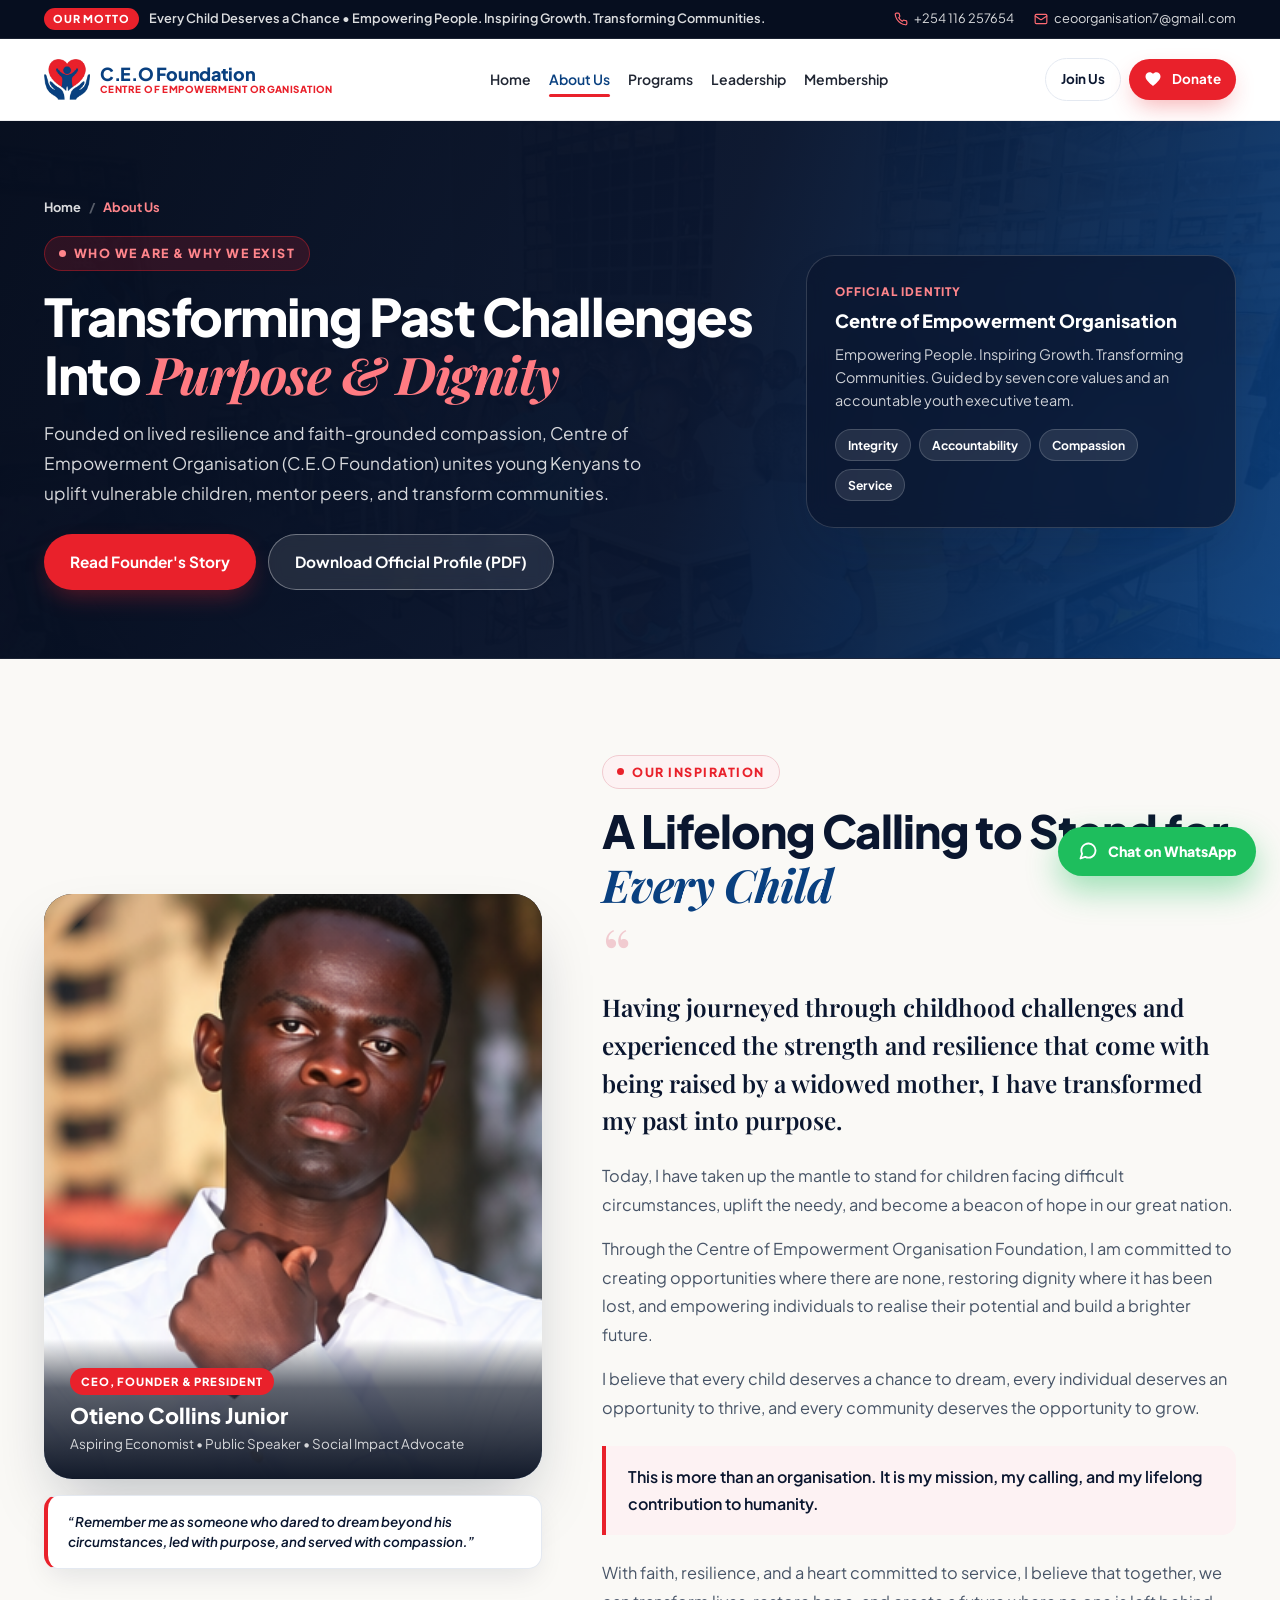
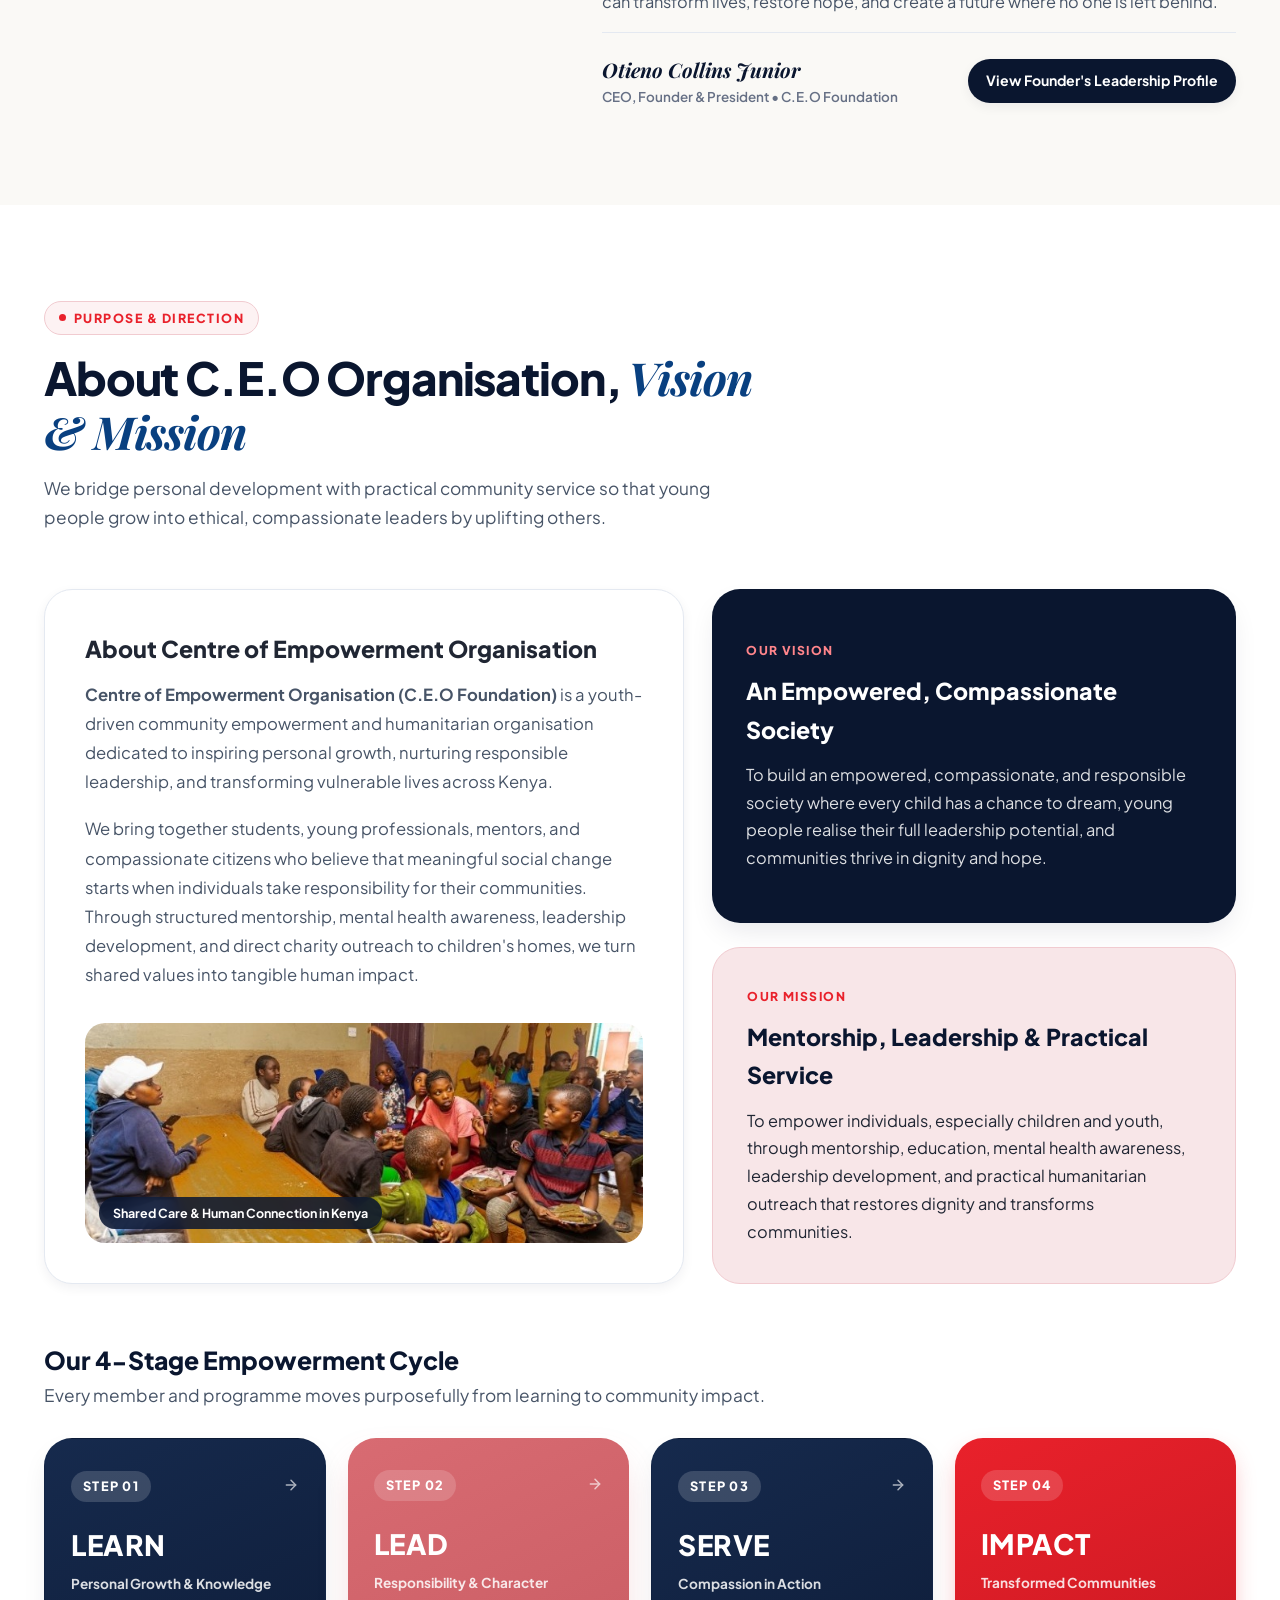
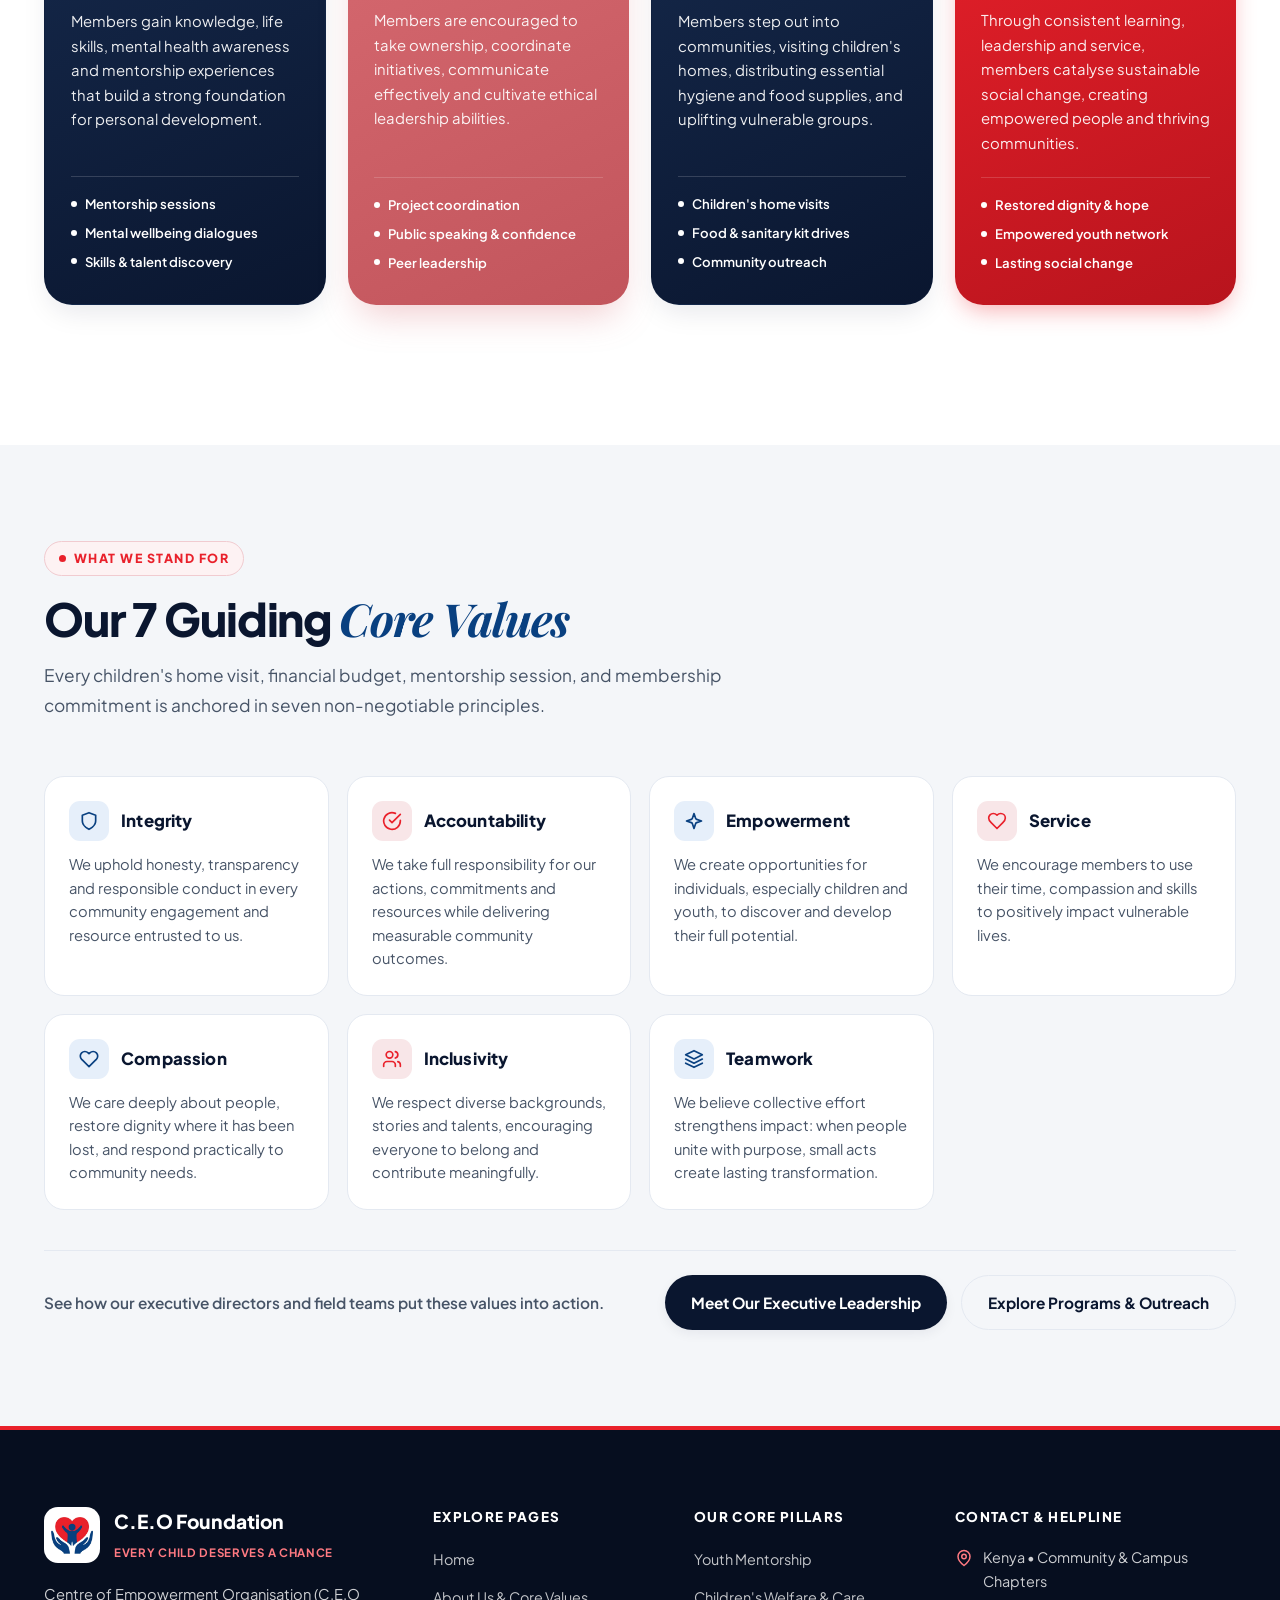
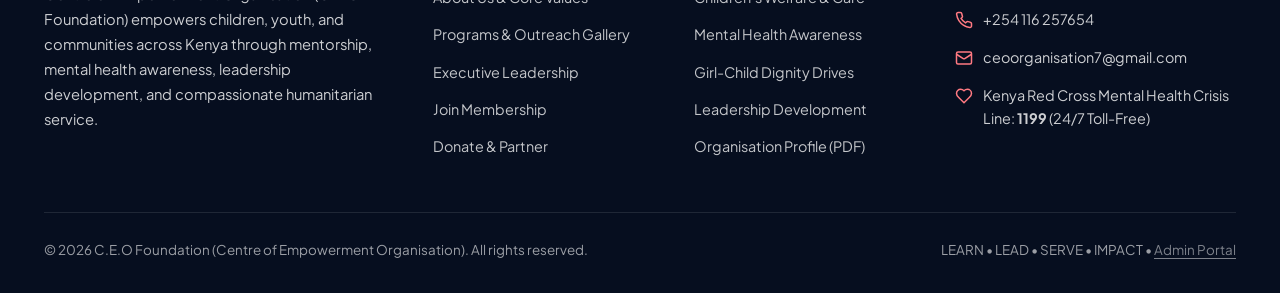
==== about.html @ b3433353 "Initial commit: C.E.O Foundation 6-page website and Admin Studio" ====
<!DOCTYPE html>
<html lang="en">
<head>
  <meta charset="UTF-8" />
  <meta name="viewport" content="width=device-width, initial-scale=1.0" />
  <title>About Us &amp; Core Values | C.E.O Foundation (Kenya)</title>
  <meta name="description" content="Read Founder Otieno Collins Junior's Our Inspiration story, our Vision, our Mission, and the 7 Core Values guiding C.E.O Foundation (Centre of Empowerment Organisation)." />
  <link rel="icon" type="image/png" href="assets/images/logo-icon.png" />
  <link rel="preconnect" href="https://fonts.googleapis.com" />
  <link rel="preconnect" href="https://fonts.gstatic.com" crossorigin />
  <link href="https://fonts.googleapis.com/css2?family=Playfair+Display:ital,wght@0,600;0,700;1,600;1,700&family=Plus+Jakarta+Sans:wght@400;500;600;700;800&display=swap" rel="stylesheet" />
  <link rel="stylesheet" href="css/styles.css" />
</head>
<body>
  <a href="#main-content" class="skip-link">Skip to main content</a>

  <!-- Unified Top Announcement & Contact Bar -->
  <div class="topbar">
    <div class="container topbar__inner">
      <div class="topbar__motto">
        <span class="topbar__pill">Our Motto</span>
        <span>Every Child Deserves a Chance &bull; Empowering People. Inspiring Growth. Transforming Communities.</span>
      </div>
      <div class="topbar__contacts">
        <a href="tel:+254116257654" class="topbar__link">
          <svg viewBox="0 0 24 24" fill="none" stroke="currentColor" stroke-width="2" stroke-linecap="round" stroke-linejoin="round"><path d="M22 16.92v3a2 2 0 0 1-2.18 2 19.79 19.79 0 0 1-8.63-3.07 19.5 19.5 0 0 1-6-6 19.79 19.79 0 0 1-3.07-8.67A2 2 0 0 1 4.11 2h3a2 2 0 0 1 2 1.72 12.84 12.84 0 0 0 .7 2.81 2 2 0 0 1-.45 2.11L8.09 9.91a16 16 0 0 0 6 6l1.27-1.27a2 2 0 0 1 2.11-.45 12.84 12.84 0 0 0 2.81.7A2 2 0 0 1 22 16.92z"/></svg>
          <span>+254 116 257654</span>
        </a>
        <a href="mailto:ceoorganisation7@gmail.com" class="topbar__link">
          <svg viewBox="0 0 24 24" fill="none" stroke="currentColor" stroke-width="2" stroke-linecap="round" stroke-linejoin="round"><rect width="20" height="16" x="2" y="4" rx="2"/><path d="m22 7-8.97 5.7a1.94 1.94 0 0 1-2.06 0L2 7"/></svg>
          <span>ceoorganisation7@gmail.com</span>
        </a>
      </div>
    </div>
  </div>

  <!-- Unified Sticky Navigation -->
  <header class="navbar" id="navbar">
    <div class="container navbar__inner">
      <a href="index.html" class="brand" aria-label="C.E.O Foundation Home">
        <img src="assets/images/logo-icon.png" alt="C.E.O Foundation Emblem" class="brand__logo" width="46" height="42" />
        <div class="brand__text">
          <span class="brand__title">C.E.O Foundation</span>
          <span class="brand__subtitle">Centre of Empowerment Organisation</span>
        </div>
      </a>

      <nav class="nav-links" aria-label="Primary navigation">
        <a href="index.html" class="nav-link">Home</a>
        <a href="about.html" class="nav-link active" aria-current="page">About Us</a>
        <a href="programs.html" class="nav-link">Programs</a>
        <a href="leadership.html" class="nav-link">Leadership</a>
        <a href="membership.html" class="nav-link">Membership</a>
      </nav>

      <div class="nav-actions">
        <a href="membership.html#apply" class="btn btn--outline btn--sm">Join Us</a>
        <a href="donate.html" class="btn btn--primary btn--sm">
          <svg viewBox="0 0 24 24" fill="currentColor" aria-hidden="true"><path d="M12 21.35l-1.45-1.32C5.4 15.36 2 12.28 2 8.5 2 5.42 4.42 3 7.5 3c1.74 0 3.41.81 4.5 2.09C13.09 3.81 14.76 3 16.5 3 19.58 3 22 5.42 22 8.5c0 3.78-3.4 6.86-8.55 11.54L12 21.35z"/></svg>
          <span>Donate</span>
        </a>
        <button type="button" class="nav-toggle" id="mobile-menu-open" aria-label="Open navigation menu" aria-expanded="false" aria-controls="mobile-drawer">
          <svg viewBox="0 0 24 24" fill="none" stroke="currentColor" stroke-width="2.2" stroke-linecap="round" stroke-linejoin="round"><line x1="3" y1="6" x2="21" y2="6"/><line x1="3" y1="12" x2="21" y2="12"/><line x1="3" y1="18" x2="21" y2="18"/></svg>
        </button>
      </div>
    </div>
  </header>

  <!-- Unified Mobile Drawer -->
  <div class="mobile-drawer" id="mobile-drawer" role="dialog" aria-modal="true" aria-label="Mobile navigation">
    <div class="mobile-drawer__backdrop"></div>
    <div class="mobile-drawer__panel">
      <div>
        <div class="mobile-drawer__head">
          <a href="index.html" class="brand">
            <img src="assets/images/logo-icon.png" alt="C.E.O Foundation Emblem" class="brand__logo" width="40" height="36" />
            <div class="brand__text">
              <span class="brand__title">C.E.O Foundation</span>
              <span class="brand__subtitle">Every Child Deserves a Chance</span>
            </div>
          </a>
          <button type="button" class="modal-close-btn" id="mobile-menu-close" aria-label="Close navigation menu">
            <svg width="20" height="20" viewBox="0 0 24 24" fill="none" stroke="currentColor" stroke-width="2.2" stroke-linecap="round" stroke-linejoin="round"><line x1="18" y1="6" x2="6" y2="18"/><line x1="6" y1="6" x2="18" y2="18"/></svg>
          </button>
        </div>
        <nav class="mobile-drawer__links" aria-label="Mobile navigation links">
          <a href="index.html" class="mobile-drawer__link">Home</a>
          <a href="about.html" class="mobile-drawer__link active" aria-current="page">About Us &amp; Core Values</a>
          <a href="programs.html" class="mobile-drawer__link">Programs &amp; Outreach Gallery</a>
          <a href="leadership.html" class="mobile-drawer__link">Leadership Team</a>
          <a href="membership.html" class="mobile-drawer__link">Membership &amp; Volunteering</a>
          <a href="donate.html" class="mobile-drawer__link">Donate &amp; Partner</a>
        </nav>
      </div>
      <div class="mobile-drawer__cta">
        <a href="donate.html" class="btn btn--primary">Support Our Mission</a>
        <a href="membership.html#apply" class="btn btn--navy">Join the CEO Movement</a>
        <a href="https://wa.me/254116257654" target="_blank" rel="noopener" class="btn btn--whatsapp">Chat on WhatsApp</a>
      </div>
    </div>
  </div>

  <main id="main-content">
    <!-- Unified Inner-Page Header -->
    <section class="page-hero">
      <div class="page-hero__bg" aria-hidden="true">
        <img src="assets/images/outreach/learning-engagement.jpg" alt="" />
        <div class="page-hero__overlay"></div>
      </div>
      <div class="container page-hero__inner">
        <div>
          <nav class="breadcrumb" aria-label="Breadcrumb">
            <a href="index.html">Home</a>
            <span class="breadcrumb__sep" aria-hidden="true">/</span>
            <span class="breadcrumb__current" aria-current="page">About Us</span>
          </nav>
          <div>
            <div class="eyebrow">
              <span class="eyebrow__dot" aria-hidden="true"></span>
              <span>Who We Are &amp; Why We Exist</span>
            </div>
          </div>
          <h1 class="page-hero__title">Transforming Past Challenges Into <em>Purpose &amp; Dignity</em></h1>
          <p class="page-hero__lead">
            Founded on lived resilience and faith-grounded compassion, Centre of Empowerment Organisation (C.E.O Foundation) unites young Kenyans to uplift vulnerable children, mentor peers, and transform communities.
          </p>
          <div class="page-hero__actions">
            <a href="#inspiration" class="btn btn--primary">Read Founder's Story</a>
            <a href="assets/docs/CEO_Foundation_Organisation_Profile.pdf" target="_blank" rel="noopener" class="btn btn--outline-white">Download Official Profile (PDF)</a>
          </div>
        </div>

        <aside class="page-hero__aside" aria-label="Identity summary">
          <span class="page-hero__aside-label">Official Identity</span>
          <h2 class="page-hero__aside-title">Centre of Empowerment Organisation</h2>
          <p class="page-hero__aside-text">
            Empowering People. Inspiring Growth. Transforming Communities. Guided by seven core values and an accountable youth executive team.
          </p>
          <div class="page-hero__chips">
            <span class="page-hero__chip">Integrity</span>
            <span class="page-hero__chip">Accountability</span>
            <span class="page-hero__chip">Compassion</span>
            <span class="page-hero__chip">Service</span>
          </div>
        </aside>
      </div>
    </section>

    <!-- 1. OUR INSPIRATION (FOUNDER'S VERBATIM STORY) -->
    <section class="section section--warm" id="inspiration">
      <div class="container">
        <div class="inspiration-grid">
          <div class="inspiration-portrait reveal">
            <div class="inspiration-portrait__frame">
              <img src="assets/images/leaders/otieno-collins-junior.png" alt="Otieno Collins Junior, CEO, Founder and President of C.E.O Foundation" />
              <div class="inspiration-portrait__overlay">
                <span class="inspiration-portrait__badge">CEO, Founder &amp; President</span>
                <h2 class="inspiration-portrait__name">Otieno Collins Junior</h2>
                <p class="inspiration-portrait__meta">Aspiring Economist &bull; Public Speaker &bull; Social Impact Advocate</p>
              </div>
            </div>
            <div class="inspiration-floating-quote">
              <p>&ldquo;Remember me as someone who dared to dream beyond his circumstances, led with purpose, and served with compassion.&rdquo;</p>
            </div>
          </div>

          <div class="inspiration-story reveal">
            <div class="eyebrow">
              <span class="eyebrow__dot" aria-hidden="true"></span>
              <span>Our Inspiration</span>
            </div>
            <h2 class="section-title">A Lifelong Calling to Stand for <em>Every Child</em></h2>
            <div class="inspiration-story__quote-mark" aria-hidden="true">&ldquo;</div>
            <p class="inspiration-story__lead">
              Having journeyed through childhood challenges and experienced the strength and resilience that come with being raised by a widowed mother, I have transformed my past into purpose.
            </p>
            <div class="inspiration-story__body">
              <p>
                Today, I have taken up the mantle to stand for children facing difficult circumstances, uplift the needy, and become a beacon of hope in our great nation.
              </p>
              <p>
                Through the Centre of Empowerment Organisation Foundation, I am committed to creating opportunities where there are none, restoring dignity where it has been lost, and empowering individuals to realise their potential and build a brighter future.
              </p>
              <p>
                I believe that every child deserves a chance to dream, every individual deserves an opportunity to thrive, and every community deserves the opportunity to grow.
              </p>
              <div class="inspiration-story__highlight">
                This is more than an organisation. It is my mission, my calling, and my lifelong contribution to humanity.
              </div>
              <p>
                With faith, resilience, and a heart committed to service, I believe that together, we can transform lives, restore hope, and create a future where no one is left behind.
              </p>
            </div>
            <div class="inspiration-story__footer">
              <div>
                <div class="inspiration-story__sig-name">Otieno Collins Junior</div>
                <div class="inspiration-story__sig-role">CEO, Founder &amp; President &bull; C.E.O Foundation</div>
              </div>
              <a href="leadership.html?leader=otieno-collins-junior" class="btn btn--navy btn--sm">View Founder's Leadership Profile</a>
            </div>
          </div>
        </div>
      </div>
    </section>

    <!-- 2. ABOUT CEO ORGANISATION, OUR VISION & OUR MISSION -->
    <section class="section" id="vision-mission">
      <div class="container">
        <div class="section-header">
          <div class="eyebrow">
            <span class="eyebrow__dot" aria-hidden="true"></span>
            <span>Purpose &amp; Direction</span>
          </div>
          <h2 class="section-title">About C.E.O Organisation, <em>Vision &amp; Mission</em></h2>
          <p class="section-subtitle">
            We bridge personal development with practical community service so that young people grow into ethical, compassionate leaders by uplifting others.
          </p>
        </div>

        <div class="about-bento">
          <article class="about-main-card reveal">
            <div>
              <h3 class="vm-card__title">About Centre of Empowerment Organisation</h3>
              <p>
                <strong>Centre of Empowerment Organisation (C.E.O Foundation)</strong> is a youth-driven community empowerment and humanitarian organisation dedicated to inspiring personal growth, nurturing responsible leadership, and transforming vulnerable lives across Kenya.
              </p>
              <p>
                We bring together students, young professionals, mentors, and compassionate citizens who believe that meaningful social change starts when individuals take responsibility for their communities. Through structured mentorship, mental health awareness, leadership development, and direct charity outreach to children's homes, we turn shared values into tangible human impact.
              </p>
            </div>
            <div class="about-photo-strip">
              <img src="assets/images/outreach/shared-care-meal.jpg" alt="C.E.O Foundation members sharing a meal and fellowship during community outreach" loading="lazy" />
              <span class="about-photo-strip__tag">Shared Care &amp; Human Connection in Kenya</span>
            </div>
          </article>

          <div class="vm-stack">
            <article class="vm-card vm-card--vision reveal">
              <span class="vm-card__label">Our Vision</span>
              <h3 class="vm-card__title">An Empowered, Compassionate Society</h3>
              <p class="vm-card__text">
                To build an empowered, compassionate, and responsible society where every child has a chance to dream, young people realise their full leadership potential, and communities thrive in dignity and hope.
              </p>
            </article>

            <article class="vm-card vm-card--mission reveal">
              <span class="vm-card__label">Our Mission</span>
              <h3 class="vm-card__title">Mentorship, Leadership &amp; Practical Service</h3>
              <p class="vm-card__text">
                To empower individuals, especially children and youth, through mentorship, education, mental health awareness, leadership development, and practical humanitarian outreach that restores dignity and transforms communities.
              </p>
            </article>
          </div>
        </div>

        <!-- 4-Stage Approach Summary Cards (Clean Un-Pinned Grid on About Page) -->
        <div class="values-header">
          <div>
            <h3 class="values-title">Our 4-Stage Empowerment Cycle</h3>
            <p class="section-subtitle">Every member and programme moves purposefully from learning to community impact.</p>
          </div>
        </div>
        <div class="approach-grid" id="approach-grid"></div>
      </div>
    </section>

    <!-- 3. OUR 7 CORE VALUES -->
    <section class="section section--ice" id="core-values">
      <div class="container">
        <div class="section-header">
          <div class="eyebrow">
            <span class="eyebrow__dot" aria-hidden="true"></span>
            <span>What We Stand For</span>
          </div>
          <h2 class="section-title">Our 7 Guiding <em>Core Values</em></h2>
          <p class="section-subtitle">
            Every children's home visit, financial budget, mentorship session, and membership commitment is anchored in seven non-negotiable principles.
          </p>
        </div>

        <div class="values-grid" id="values-grid"></div>

        <div class="section-cta-row">
          <p class="section-cta-row__note">See how our executive directors and field teams put these values into action.</p>
          <div class="hero__actions">
            <a href="leadership.html" class="btn btn--navy">Meet Our Executive Leadership</a>
            <a href="programs.html" class="btn btn--outline">Explore Programs &amp; Outreach</a>
          </div>
        </div>
      </div>
    </section>
  </main>

  <!-- Unified 4-Column Footer -->
  <footer class="footer">
    <div class="container">
      <div class="footer__grid">
        <div>
          <a href="index.html" class="footer__logo-card">
            <img src="assets/images/logo-icon.png" alt="C.E.O Foundation Emblem" class="footer__logo-img" width="56" height="56" />
            <div>
              <span class="footer__brand-name">C.E.O Foundation</span>
              <span class="footer__brand-sub">Every Child Deserves a Chance</span>
            </div>
          </a>
          <p class="footer__about">
            Centre of Empowerment Organisation (C.E.O Foundation) empowers children, youth, and communities across Kenya through mentorship, mental health awareness, leadership development, and compassionate humanitarian service.
          </p>
        </div>

        <div>
          <h3 class="footer__heading">Explore Pages</h3>
          <ul class="footer__links">
            <li><a href="index.html">Home</a></li>
            <li><a href="about.html">About Us &amp; Core Values</a></li>
            <li><a href="programs.html">Programs &amp; Outreach Gallery</a></li>
            <li><a href="leadership.html">Executive Leadership</a></li>
            <li><a href="membership.html">Join Membership</a></li>
            <li><a href="donate.html">Donate &amp; Partner</a></li>
          </ul>
        </div>

        <div>
          <h3 class="footer__heading">Our Core Pillars</h3>
          <ul class="footer__links">
            <li><a href="programs.html#youth-mentorship">Youth Mentorship</a></li>
            <li><a href="programs.html#childrens-welfare">Children's Welfare &amp; Care</a></li>
            <li><a href="programs.html#mental-health">Mental Health Awareness</a></li>
            <li><a href="programs.html#community-outreach">Girl-Child Dignity Drives</a></li>
            <li><a href="programs.html#leadership-development">Leadership Development</a></li>
            <li><a href="assets/docs/CEO_Foundation_Organisation_Profile.pdf" target="_blank" rel="noopener">Organisation Profile (PDF)</a></li>
          </ul>
        </div>

        <div>
          <h3 class="footer__heading">Contact &amp; Helpline</h3>
          <ul class="footer__contact-list">
            <li class="footer__contact-item">
              <svg viewBox="0 0 24 24" fill="none" stroke="currentColor" stroke-width="2"><path d="M20 10c0 6-8 12-8 12s-8-6-8-12a8 8 0 0 1 16 0Z"/><circle cx="12" cy="10" r="3"/></svg>
              <span>Kenya &bull; Community &amp; Campus Chapters</span>
            </li>
            <li class="footer__contact-item">
              <svg viewBox="0 0 24 24" fill="none" stroke="currentColor" stroke-width="2"><path d="M22 16.92v3a2 2 0 0 1-2.18 2 19.79 19.79 0 0 1-8.63-3.07 19.5 19.5 0 0 1-6-6 19.79 19.79 0 0 1-3.07-8.67A2 2 0 0 1 4.11 2h3a2 2 0 0 1 2 1.72 12.84 12.84 0 0 0 .7 2.81 2 2 0 0 1-.45 2.11L8.09 9.91a16 16 0 0 0 6 6l1.27-1.27a2 2 0 0 1 2.11-.45 12.84 12.84 0 0 0 2.81.7A2 2 0 0 1 22 16.92z"/></svg>
              <a href="tel:+254116257654">+254 116 257654</a>
            </li>
            <li class="footer__contact-item">
              <svg viewBox="0 0 24 24" fill="none" stroke="currentColor" stroke-width="2"><rect width="20" height="16" x="2" y="4" rx="2"/><path d="m22 7-8.97 5.7a1.94 1.94 0 0 1-2.06 0L2 7"/></svg>
              <a href="mailto:ceoorganisation7@gmail.com">ceoorganisation7@gmail.com</a>
            </li>
            <li class="footer__contact-item">
              <svg viewBox="0 0 24 24" fill="none" stroke="currentColor" stroke-width="2"><path d="M19 14c1.49-1.46 3-3.21 3-5.5A5.5 5.5 0 0 0 16.5 3c-1.76 0-3 .5-4.5 2-1.5-1.5-2.74-2-4.5-2A5.5 5.5 0 0 0 2 8.5c0 2.3 1.5 4.05 3 5.5l7 7Z"/></svg>
              <span>Kenya Red Cross Mental Health Crisis Line: <a href="tel:1199"><strong>1199</strong></a> (24/7 Toll-Free)</span>
            </li>
          </ul>
        </div>
      </div>

      <div class="footer__bottom">
        <span>&copy; 2026 C.E.O Foundation (Centre of Empowerment Organisation). All rights reserved.</span>
        <span>LEARN &bull; LEAD &bull; SERVE &bull; IMPACT &bull; <a href="admin.html" style="color: inherit; text-decoration: underline; text-underline-offset: 3px; opacity: 0.8;">Admin Portal</a></span>
      </div>
    </div>
  </footer>

  <!-- Floating WhatsApp Quick-Chat -->
  <a href="https://wa.me/254116257654?text=Hello%20C.E.O%20Foundation!%20I%20would%20like%20to%20learn%20more%20about%20your%20mission." target="_blank" rel="noopener" class="whatsapp-float" aria-label="Chat with C.E.O Foundation on WhatsApp">
    <svg viewBox="0 0 24 24" fill="none" stroke="currentColor" stroke-width="2.2" stroke-linecap="round" stroke-linejoin="round"><path d="M21 11.5a8.38 8.38 0 0 1-.9 3.8 8.5 8.5 0 0 1-7.6 4.7 8.38 8.38 0 0 1-3.8-.9L3 21l1.9-5.7a8.38 8.38 0 0 1-.9-3.8 8.5 8.5 0 0 1 4.7-7.6 8.38 8.38 0 0 1 3.8-.9h.5a8.48 8.48 0 0 1 8 8v.5z"/></svg>
    <span>Chat on WhatsApp</span>
  </a>

  <div class="toast" id="toast" role="status" aria-live="polite"></div>

  <script src="js/data.js"></script>
  <script src="js/app.js"></script>
</body>
</html>
---- css/styles.css ----
/* ==========================================================================
   C.E.O Foundation (Centre of Empowerment Organisation)
   World-Class NGO & Community Foundation Design System
   Colors sampled directly from official C.E.O Emblem & Portfolio PDFs
   ========================================================================== */

:root {
  /* Brand Colors */
  --navy-950: #060e1f;
  --navy-900: #0a162f;
  --navy-800: #162a4d;
  --navy-700: #1f3a68;
  --royal-700: #094080;
  --royal-600: #0d52a3;
  --royal-100: #e6effa;

  --red-600: #e9212b;
  --red-700: #c5161f;
  --red-500: #f43b45;
  --coral-500: #d86b72;
  --coral-600: #c2555c;
  --blush-50: #fdf6f7;
  --blush-100: #fdf2f3;
  --blush-200: #f8e6e8;
  --blush-300: #f1cbd0;

  /* Neutrals & Surfaces */
  --bg-white: #ffffff;
  --bg-warm: #faf9f6;
  --bg-ice: #f4f6f9;
  --bg-slate: #eef2f7;

  --text-900: #111827;
  --text-800: #202633;
  --text-600: #475467;
  --text-500: #667085;
  --text-400: #98a2b3;

  --border-light: #e4e9f1;
  --border-subtle: rgba(15, 23, 42, 0.08);

  /* Local Kenyan Utility Accents */
  --mpesa-green: #16a34a;
  --mpesa-bg: #ecfdf3;
  --whatsapp-green: #1ebe5d;

  /* Typography */
  --font-sans: 'Plus Jakarta Sans', -apple-system, BlinkMacSystemFont, 'Segoe UI', Roboto, sans-serif;
  --font-serif: 'Playfair Display', Georgia, 'Times New Roman', serif;

  /* Elevation & Shadows */
  --shadow-xs: 0 1px 2px rgba(10, 22, 47, 0.05);
  --shadow-sm: 0 4px 12px rgba(10, 22, 47, 0.06);
  --shadow-md: 0 12px 28px -6px rgba(10, 22, 47, 0.1);
  --shadow-lg: 0 22px 48px -12px rgba(10, 22, 47, 0.16);
  --shadow-xl: 0 32px 64px -16px rgba(10, 22, 47, 0.25);
  --shadow-red: 0 10px 24px -6px rgba(233, 33, 43, 0.38);

  /* Radii & Transitions */
  --radius-sm: 8px;
  --radius-md: 14px;
  --radius-lg: 20px;
  --radius-xl: 28px;
  --radius-full: 9999px;

  --ease-out: cubic-bezier(0.16, 1, 0.3, 1);
  --container-max: 1240px;
  --nav-height: 82px;

  /* ScrollCraft Token Harmony (keeps index.html 100% identical to inner pages) */
  --sc-canvas: #ffffff;
  --sc-surface: #faf9f6;
  --sc-ink: #202633;
  --sc-ink-soft: #475467;
  --sc-accent: #e9212b;
  --sc-accent-ink: #ffffff;
  --sc-font-display: var(--font-sans);
  --sc-font-text: var(--font-sans);
}

/* Reset & Base */
*,
*::before,
*::after {
  box-sizing: border-box;
  margin: 0;
  padding: 0;
}

html {
  scroll-behavior: smooth;
  scroll-padding-top: 90px;
  font-size: 16px;
  overflow-x: clip;
}

body {
  font-family: var(--font-sans);
  font-size: 1rem;
  letter-spacing: normal;
  color: var(--text-800);
  background-color: var(--bg-white);
  line-height: 1.65;
  -webkit-font-smoothing: antialiased;
  overflow-x: clip;
}

body.modal-open {
  overflow: hidden;
}

img {
  max-width: 100%;
  display: block;
}

a {
  color: inherit;
  text-decoration: none;
}

button,
input,
select,
textarea {
  font-family: inherit;
  font-size: inherit;
}

button {
  cursor: pointer;
  border: none;
  background: none;
}

ul {
  list-style: none;
}

/* Accessibility Skip Link */
.skip-link {
  position: absolute;
  top: -100px;
  left: 16px;
  background: var(--red-600);
  color: #fff;
  padding: 10px 18px;
  border-radius: var(--radius-sm);
  z-index: 9999;
  font-weight: 700;
  transition: top 0.2s ease;
}

.skip-link:focus {
  top: 16px;
}

/* Layout Utilities */
.container {
  width: 100%;
  max-width: var(--container-max);
  margin: 0 auto;
  padding: 0 24px;
}

.section {
  padding: 96px 0;
  position: relative;
}

.section--warm {
  background-color: var(--bg-warm);
}

.section--ice {
  background-color: var(--bg-ice);
}

.section--navy {
  background: linear-gradient(145deg, var(--navy-950) 0%, var(--navy-900) 55%, var(--navy-800) 100%);
  color: #ffffff;
}

/* Section Headers */
.section-header {
  max-width: 720px;
  margin-bottom: 56px;
}

.section-header--center {
  margin-left: auto;
  margin-right: auto;
  text-align: center;
}

.eyebrow {
  display: inline-flex;
  align-items: center;
  gap: 8px;
  font-size: 0.78rem;
  font-weight: 800;
  letter-spacing: 0.12em;
  text-transform: uppercase;
  color: var(--red-600);
  background: var(--blush-100);
  border: 1px solid var(--blush-300);
  padding: 6px 14px;
  border-radius: var(--radius-full);
  margin-bottom: 16px;
}

.section--navy .eyebrow {
  background: rgba(233, 33, 43, 0.16);
  border-color: rgba(233, 33, 43, 0.4);
  color: #ff858b;
}

.eyebrow__dot {
  width: 7px;
  height: 7px;
  border-radius: 50%;
  background: currentColor;
}

.section-title {
  font-size: clamp(2rem, 3.6vw, 2.85rem);
  font-weight: 800;
  line-height: 1.15;
  letter-spacing: -0.025em;
  color: var(--navy-900);
  margin-bottom: 16px;
}

.section--navy .section-title {
  color: #ffffff;
}

.section-title em {
  font-family: var(--font-serif);
  font-style: italic;
  font-weight: 700;
  color: var(--royal-700);
}

.section--navy .section-title em {
  color: #ff7a82;
}

.section-subtitle {
  font-size: 1.08rem;
  color: var(--text-600);
  line-height: 1.7;
}

.section--navy .section-subtitle {
  color: rgba(255, 255, 255, 0.78);
}

/* Buttons */
.btn {
  display: inline-flex;
  align-items: center;
  justify-content: center;
  gap: 10px;
  font-weight: 700;
  font-size: 0.96rem;
  padding: 14px 26px;
  border-radius: var(--radius-full);
  transition: transform 0.22s var(--ease-out), box-shadow 0.22s var(--ease-out), background-color 0.2s ease, border-color 0.2s ease, color 0.2s ease;
  white-space: nowrap;
}

.btn svg {
  width: 18px;
  height: 18px;
  flex-shrink: 0;
}

.btn--primary {
  background: var(--red-600);
  color: #ffffff;
  box-shadow: var(--shadow-red);
}

.btn--primary:hover {
  background: var(--red-700);
  transform: translateY(-2px);
  box-shadow: 0 14px 30px -6px rgba(233, 33, 43, 0.5);
}

.btn--navy {
  background: var(--navy-900);
  color: #ffffff;
  box-shadow: var(--shadow-sm);
}

.btn--navy:hover {
  background: var(--royal-700);
  transform: translateY(-2px);
  box-shadow: var(--shadow-md);
}

.btn--outline-white {
  background: rgba(255, 255, 255, 0.1);
  color: #ffffff;
  border: 1.5px solid rgba(255, 255, 255, 0.35);
  backdrop-filter: blur(8px);
}

.btn--outline-white:hover {
  background: #ffffff;
  color: var(--navy-900);
  border-color: #ffffff;
  transform: translateY(-2px);
}

.btn--outline {
  background: transparent;
  color: var(--navy-900);
  border: 1.5px solid var(--border-light);
}

.btn--outline:hover {
  border-color: var(--royal-700);
  color: var(--royal-700);
  background: var(--royal-100);
}

.btn--whatsapp {
  background: var(--whatsapp-green);
  color: #ffffff;
  box-shadow: 0 10px 24px -6px rgba(30, 190, 93, 0.38);
}

.btn--whatsapp:hover {
  background: #17a34e;
  transform: translateY(-2px);
}

.btn--sm {
  padding: 10px 18px;
  font-size: 0.88rem;
}

/* ==========================================================================
   TOP ANNOUNCEMENT / MOTTO BAR & STICKY NAVIGATION
   ========================================================================== */
.topbar {
  background: var(--navy-950);
  color: rgba(255, 255, 255, 0.86);
  font-size: 0.8rem;
  padding: 8px 0;
  border-bottom: 1px solid rgba(255, 255, 255, 0.08);
}

.topbar__inner {
  display: flex;
  align-items: center;
  justify-content: space-between;
  gap: 16px;
  flex-wrap: wrap;
}

.topbar__motto {
  display: flex;
  align-items: center;
  gap: 10px;
  font-weight: 600;
}

.topbar__pill {
  background: var(--red-600);
  color: #fff;
  font-size: 0.68rem;
  font-weight: 800;
  letter-spacing: 0.08em;
  text-transform: uppercase;
  padding: 2px 9px;
  border-radius: var(--radius-full);
}

.topbar__contacts {
  display: flex;
  align-items: center;
  gap: 20px;
}

.topbar__link {
  display: inline-flex;
  align-items: center;
  gap: 6px;
  color: rgba(255, 255, 255, 0.85);
  transition: color 0.2s ease;
}

.topbar__link:hover {
  color: #ffffff;
}

.topbar__link svg {
  width: 14px;
  height: 14px;
  color: #ff6b73;
}

/* Main Header */
.navbar {
  position: sticky;
  top: 0;
  z-index: 1000;
  background: rgba(255, 255, 255, 0.94);
  backdrop-filter: blur(14px);
  -webkit-backdrop-filter: blur(14px);
  border-bottom: 1px solid var(--border-subtle);
  height: var(--nav-height);
  transition: box-shadow 0.25s ease, background-color 0.25s ease;
}

.navbar.scrolled {
  box-shadow: var(--shadow-sm);
  background: rgba(255, 255, 255, 0.98);
}

.navbar__inner {
  height: 100%;
  display: flex;
  align-items: center;
  justify-content: space-between;
  gap: 16px;
}

.brand {
  display: flex;
  align-items: center;
  gap: 10px;
  flex-shrink: 0;
  min-width: 0;
}

.brand__logo {
  width: 46px;
  height: 42px;
  object-fit: contain;
  flex-shrink: 0;
}

.brand__text {
  display: flex;
  flex-direction: column;
  line-height: 1.15;
  min-width: 0;
}

.brand__title {
  font-size: 1.12rem;
  font-weight: 800;
  letter-spacing: -0.02em;
  color: var(--royal-700);
  white-space: nowrap;
}

.brand__subtitle {
  font-size: 0.61rem;
  font-weight: 800;
  letter-spacing: 0.045em;
  text-transform: uppercase;
  color: var(--red-600);
  white-space: nowrap;
}

.nav-links {
  display: flex;
  align-items: center;
  gap: 18px;
}

.nav-link {
  font-size: 0.875rem;
  font-weight: 600;
  color: var(--text-800);
  position: relative;
  padding: 6px 0;
  white-space: nowrap;
  transition: color 0.2s ease;
}

.nav-link::after {
  content: '';
  position: absolute;
  left: 0;
  bottom: 0;
  width: 0;
  height: 2.5px;
  border-radius: 2px;
  background: var(--red-600);
  transition: width 0.25s var(--ease-out);
}

.nav-link:hover,
.nav-link.active,
.nav-link[aria-current="page"] {
  color: var(--royal-700);
}

.nav-link:hover::after,
.nav-link.active::after,
.nav-link[aria-current="page"]::after {
  width: 100%;
}

.nav-actions {
  display: flex;
  align-items: center;
  gap: 8px;
  flex-shrink: 0;
}

.nav-actions .btn--sm {
  padding: 9px 15px;
  font-size: 0.84rem;
}

.nav-toggle {
  display: none;
  width: 44px;
  height: 44px;
  border-radius: var(--radius-sm);
  align-items: center;
  justify-content: center;
  color: var(--navy-900);
  border: 1px solid var(--border-light);
}

.nav-toggle svg {
  width: 22px;
  height: 22px;
}

/* Mobile Menu Drawer */
.mobile-drawer {
  position: fixed;
  inset: 0;
  z-index: 1200;
  pointer-events: none;
  visibility: hidden;
}

.mobile-drawer.open {
  pointer-events: auto;
  visibility: visible;
}

.mobile-drawer__backdrop {
  position: absolute;
  inset: 0;
  background: rgba(6, 14, 31, 0.6);
  backdrop-filter: blur(4px);
  opacity: 0;
  transition: opacity 0.3s ease;
}

.mobile-drawer.open .mobile-drawer__backdrop {
  opacity: 1;
}

.mobile-drawer__panel {
  position: absolute;
  top: 0;
  right: 0;
  width: min(360px, 88vw);
  height: 100%;
  background: #ffffff;
  padding: 24px;
  display: flex;
  flex-direction: column;
  justify-content: space-between;
  transform: translateX(100%);
  transition: transform 0.35s var(--ease-out);
  box-shadow: var(--shadow-xl);
  overflow-y: auto;
}

.mobile-drawer.open .mobile-drawer__panel {
  transform: translateX(0);
}

.mobile-drawer__head {
  display: flex;
  align-items: center;
  justify-content: space-between;
  padding-bottom: 20px;
  border-bottom: 1px solid var(--border-light);
}

.mobile-drawer__links {
  display: flex;
  flex-direction: column;
  gap: 6px;
  margin: 24px 0;
}

.mobile-drawer__link {
  padding: 13px 14px;
  border-radius: var(--radius-sm);
  font-weight: 700;
  font-size: 1.02rem;
  color: var(--navy-900);
  transition: background 0.2s ease, color 0.2s ease;
}

.mobile-drawer__link:hover,
.mobile-drawer__link.active,
.mobile-drawer__link[aria-current="page"] {
  background: var(--royal-100);
  color: var(--royal-700);
}

.mobile-drawer__cta {
  display: flex;
  flex-direction: column;
  gap: 12px;
  padding-top: 20px;
  border-top: 1px solid var(--border-light);
}

/* ==========================================================================
   1. HERO SECTION
   ========================================================================== */
.hero {
  position: relative;
  min-height: min(86vh, 880px);
  display: flex;
  flex-direction: column;
  justify-content: space-between;
  background-color: var(--navy-950);
  color: #ffffff;
  overflow: hidden;
}

.hero__bg {
  position: absolute;
  inset: 0;
  z-index: 0;
}

.hero__bg img {
  width: 100%;
  height: 100%;
  object-fit: cover;
  object-position: center 32%;
  transform: scale(1.02);
}

.hero__overlay {
  position: absolute;
  inset: 0;
  background: linear-gradient(
    102deg,
    rgba(6, 14, 31, 0.94) 0%,
    rgba(10, 22, 47, 0.86) 46%,
    rgba(10, 22, 47, 0.54) 78%,
    rgba(10, 22, 47, 0.42) 100%
  );
}

.hero__overlay-bottom {
  position: absolute;
  inset: 0;
  background: linear-gradient(to top, rgba(6, 14, 31, 0.95) 0%, transparent 38%);
}

.hero__content {
  position: relative;
  z-index: 2;
  padding: 84px 0 56px;
  display: grid;
  grid-template-columns: 1.2fr 0.8fr;
  gap: 48px;
  align-items: center;
}

.hero__badge {
  display: inline-flex;
  align-items: center;
  gap: 10px;
  background: rgba(255, 255, 255, 0.1);
  border: 1px solid rgba(255, 255, 255, 0.22);
  backdrop-filter: blur(10px);
  padding: 8px 16px;
  border-radius: var(--radius-full);
  font-size: 0.82rem;
  font-weight: 700;
  letter-spacing: 0.06em;
  text-transform: uppercase;
  margin-bottom: 24px;
}

.hero__badge-heart {
  width: 10px;
  height: 10px;
  border-radius: 50%;
  background: var(--red-500);
  box-shadow: 0 0 0 4px rgba(233, 33, 43, 0.28);
}

.hero__title {
  font-size: clamp(2.5rem, 5vw, 4.15rem);
  font-weight: 800;
  line-height: 1.08;
  letter-spacing: -0.03em;
  margin-bottom: 22px;
}

.hero__title span {
  display: block;
}

.hero__title-accent {
  font-family: var(--font-serif);
  font-style: italic;
  font-weight: 700;
  color: #ff7b82;
}

.hero__lead {
  font-size: clamp(1.04rem, 1.4vw, 1.2rem);
  color: rgba(255, 255, 255, 0.86);
  max-width: 600px;
  margin-bottom: 32px;
  line-height: 1.72;
}

.hero__pills {
  display: flex;
  flex-wrap: wrap;
  gap: 8px;
  margin-bottom: 36px;
}

.hero__pill {
  font-size: 0.78rem;
  font-weight: 700;
  color: rgba(255, 255, 255, 0.9);
  background: rgba(9, 64, 128, 0.55);
  border: 1px solid rgba(255, 255, 255, 0.18);
  padding: 5px 13px;
  border-radius: var(--radius-full);
}

.hero__actions {
  display: flex;
  flex-wrap: wrap;
  gap: 14px;
}

/* Floating Hero Spotlight Card */
.hero__card {
  background: rgba(10, 22, 47, 0.76);
  border: 1px solid rgba(255, 255, 255, 0.16);
  backdrop-filter: blur(16px);
  -webkit-backdrop-filter: blur(16px);
  border-radius: var(--radius-xl);
  padding: 30px;
  box-shadow: var(--shadow-xl);
  max-width: 410px;
  justify-self: end;
}

.hero__card-head {
  display: flex;
  align-items: center;
  gap: 14px;
  margin-bottom: 18px;
  padding-bottom: 18px;
  border-bottom: 1px solid rgba(255, 255, 255, 0.12);
}

.hero__card-logo {
  width: 54px;
  height: 54px;
  border-radius: 14px;
  background: #ffffff;
  padding: 7px;
  object-fit: contain;
}

.hero__card-label {
  font-size: 0.74rem;
  text-transform: uppercase;
  letter-spacing: 0.1em;
  color: #ff858b;
  font-weight: 800;
}

.hero__card-heading {
  font-size: 1.12rem;
  font-weight: 800;
  color: #ffffff;
}

.hero__pipeline {
  display: grid;
  grid-template-columns: repeat(2, 1fr);
  gap: 10px;
  margin-bottom: 20px;
}

.hero__stage {
  background: rgba(255, 255, 255, 0.06);
  border: 1px solid rgba(255, 255, 255, 0.1);
  border-radius: var(--radius-md);
  padding: 12px 14px;
}

.hero__stage-num {
  font-size: 0.7rem;
  font-weight: 800;
  color: #ff7b82;
  display: block;
}

.hero__stage-name {
  font-size: 0.95rem;
  font-weight: 800;
  letter-spacing: 0.04em;
}

.hero__card-quote {
  font-size: 0.88rem;
  color: rgba(255, 255, 255, 0.8);
  font-style: italic;
  line-height: 1.55;
}

/* Hero Bottom Impact Strip */
.impact-strip {
  position: relative;
  z-index: 2;
  border-top: 1px solid rgba(255, 255, 255, 0.12);
  background: rgba(6, 14, 31, 0.78);
  backdrop-filter: blur(12px);
  padding: 26px 0;
}

.impact-strip__grid {
  display: grid;
  grid-template-columns: repeat(4, 1fr);
  gap: 24px;
}

.impact-stat {
  display: flex;
  align-items: center;
  gap: 16px;
}

.impact-stat__icon {
  width: 48px;
  height: 48px;
  border-radius: 14px;
  background: rgba(233, 33, 43, 0.16);
  border: 1px solid rgba(233, 33, 43, 0.35);
  color: #ff7a82;
  display: flex;
  align-items: center;
  justify-content: center;
  flex-shrink: 0;
}

.impact-stat__icon svg {
  width: 22px;
  height: 22px;
}

.impact-stat__number {
  font-size: 1.65rem;
  font-weight: 800;
  line-height: 1.1;
  color: #ffffff;
}

.impact-stat__label {
  font-size: 0.82rem;
  color: rgba(255, 255, 255, 0.72);
  font-weight: 500;
}

/* ==========================================================================
   2. FOUNDER'S INSPIRATION (EDITORIAL FEATURE)
   ========================================================================== */
.inspiration-grid {
  display: grid;
  grid-template-columns: 0.88fr 1.12fr;
  gap: 60px;
  align-items: center;
}

.inspiration-portrait {
  position: relative;
}

.inspiration-portrait__frame {
  position: relative;
  border-radius: var(--radius-xl);
  overflow: hidden;
  background: linear-gradient(160deg, var(--navy-900), var(--royal-700));
  box-shadow: var(--shadow-xl);
  aspect-ratio: 4 / 4.7;
}

.inspiration-portrait__frame img {
  width: 100%;
  height: 100%;
  object-fit: cover;
  object-position: center top;
}

.inspiration-portrait__overlay {
  position: absolute;
  inset: auto 0 0 0;
  padding: 28px 26px 24px;
  background: linear-gradient(to top, rgba(6, 14, 31, 0.95) 0%, rgba(6, 14, 31, 0.65) 65%, transparent 100%);
  color: #ffffff;
}

.inspiration-portrait__badge {
  display: inline-block;
  background: var(--red-600);
  color: #ffffff;
  font-size: 0.7rem;
  font-weight: 800;
  letter-spacing: 0.08em;
  text-transform: uppercase;
  padding: 4px 11px;
  border-radius: var(--radius-full);
  margin-bottom: 8px;
}

.inspiration-portrait__name {
  font-size: 1.35rem;
  font-weight: 800;
  line-height: 1.2;
}

.inspiration-portrait__meta {
  font-size: 0.84rem;
  color: rgba(255, 255, 255, 0.8);
  margin-top: 4px;
}

.inspiration-floating-quote {
  position: relative;
  bottom: auto;
  right: auto;
  max-width: 100%;
  margin-top: 16px;
  background: #ffffff;
  border: 1px solid var(--border-light);
  border-left: 4px solid var(--red-600);
  padding: 16px 20px;
  border-radius: var(--radius-md);
  box-shadow: var(--shadow-md);
}

.inspiration-floating-quote p {
  font-size: 0.84rem;
  font-weight: 600;
  color: var(--navy-900);
  line-height: 1.5;
  font-style: italic;
}

.inspiration-story {
  position: relative;
}

.inspiration-story__quote-mark {
  font-family: var(--font-serif);
  font-size: 4.5rem;
  line-height: 0.7;
  color: var(--blush-300);
  margin-bottom: 12px;
  user-select: none;
}

.inspiration-story__lead {
  font-family: var(--font-serif);
  font-size: clamp(1.25rem, 2vw, 1.52rem);
  font-weight: 600;
  color: var(--navy-900);
  line-height: 1.55;
  margin-bottom: 22px;
}

.inspiration-story__body p {
  font-size: 1.02rem;
  color: var(--text-600);
  margin-bottom: 16px;
  line-height: 1.75;
}

.inspiration-story__highlight {
  background: var(--blush-100);
  border-left: 4px solid var(--red-600);
  padding: 18px 22px;
  border-radius: 0 var(--radius-md) var(--radius-md) 0;
  margin: 24px 0;
  font-weight: 600;
  color: var(--navy-900);
}

.inspiration-story__footer {
  display: flex;
  align-items: center;
  justify-content: space-between;
  flex-wrap: wrap;
  gap: 16px;
  padding-top: 20px;
  border-top: 1px solid var(--border-light);
}

.inspiration-story__sig-name {
  font-family: var(--font-serif);
  font-style: italic;
  font-size: 1.25rem;
  font-weight: 700;
  color: var(--navy-900);
}

.inspiration-story__sig-role {
  font-size: 0.84rem;
  color: var(--text-500);
  font-weight: 600;
}

/* ==========================================================================
   3. ABOUT US, VISION, MISSION & 7 CORE VALUES
   ========================================================================== */
.about-bento {
  display: grid;
  grid-template-columns: 1.1fr 0.9fr;
  gap: 28px;
  margin-bottom: 56px;
}

.about-main-card {
  background: #ffffff;
  border: 1px solid var(--border-light);
  border-radius: var(--radius-xl);
  padding: 40px;
  box-shadow: var(--shadow-sm);
  display: flex;
  flex-direction: column;
  justify-content: space-between;
}

.about-main-card p {
  font-size: 1.04rem;
  color: var(--text-600);
  margin-bottom: 18px;
  line-height: 1.75;
}

.about-photo-strip {
  margin-top: 16px;
  border-radius: var(--radius-lg);
  overflow: hidden;
  height: 220px;
  position: relative;
}

.about-photo-strip img {
  width: 100%;
  height: 100%;
  object-fit: cover;
}

.about-photo-strip__tag {
  position: absolute;
  bottom: 14px;
  left: 14px;
  background: rgba(10, 22, 47, 0.85);
  color: #ffffff;
  font-size: 0.78rem;
  font-weight: 700;
  padding: 6px 14px;
  border-radius: var(--radius-full);
  backdrop-filter: blur(8px);
}

.vm-stack {
  display: flex;
  flex-direction: column;
  gap: 24px;
}

.vm-card {
  border-radius: var(--radius-xl);
  padding: 34px;
  position: relative;
  overflow: hidden;
  flex: 1;
  display: flex;
  flex-direction: column;
  justify-content: center;
}

.vm-card--vision {
  background: var(--navy-900);
  color: #ffffff;
  box-shadow: var(--shadow-md);
}

.vm-card--mission {
  background: var(--blush-200);
  border: 1px solid var(--blush-300);
  color: var(--navy-900);
}

.vm-card__label {
  display: inline-flex;
  align-items: center;
  gap: 8px;
  font-size: 0.76rem;
  font-weight: 800;
  letter-spacing: 0.12em;
  text-transform: uppercase;
  margin-bottom: 12px;
}

.vm-card--vision .vm-card__label {
  color: #ff858b;
}

.vm-card--mission .vm-card__label {
  color: var(--red-600);
}

.vm-card__title {
  font-size: 1.45rem;
  font-weight: 800;
  margin-bottom: 12px;
}

.vm-card__text {
  font-size: 1.02rem;
  line-height: 1.7;
}

.vm-card--vision .vm-card__text {
  color: rgba(255, 255, 255, 0.86);
}

.vm-card--mission .vm-card__text {
  color: var(--text-800);
}

/* 7 Core Values Grid */
.values-header {
  display: flex;
  align-items: flex-end;
  justify-content: space-between;
  gap: 20px;
  margin-bottom: 28px;
  flex-wrap: wrap;
}

.values-title {
  font-size: 1.55rem;
  font-weight: 800;
  color: var(--navy-900);
}

.values-grid {
  display: grid;
  grid-template-columns: repeat(auto-fit, minmax(260px, 1fr));
  gap: 18px;
}

.value-card {
  background: #ffffff;
  border: 1px solid var(--border-light);
  border-radius: var(--radius-lg);
  padding: 24px;
  transition: transform 0.25s var(--ease-out), box-shadow 0.25s var(--ease-out), border-color 0.25s ease;
}

.value-card:hover {
  transform: translateY(-4px);
  box-shadow: var(--shadow-md);
  border-color: rgba(9, 64, 128, 0.28);
}

.value-card__top {
  display: flex;
  align-items: center;
  gap: 12px;
  margin-bottom: 12px;
}

.value-card__icon {
  width: 40px;
  height: 40px;
  border-radius: 11px;
  background: var(--royal-100);
  color: var(--royal-700);
  display: flex;
  align-items: center;
  justify-content: center;
  flex-shrink: 0;
}

.value-card:nth-child(even) .value-card__icon {
  background: var(--blush-200);
  color: var(--red-600);
}

.value-card__icon svg {
  width: 20px;
  height: 20px;
}

.value-card__title {
  font-size: 1.05rem;
  font-weight: 800;
  color: var(--navy-900);
  letter-spacing: 0.01em;
}

.value-card__desc {
  font-size: 0.92rem;
  color: var(--text-600);
  line-height: 1.6;
}

/* ==========================================================================
   4. OUR APPROACH: LEARN -> LEAD -> SERVE -> IMPACT
   ========================================================================== */
.approach-grid {
  display: grid;
  grid-template-columns: repeat(4, 1fr);
  gap: 22px;
  margin-bottom: 44px;
}

.approach-card {
  border-radius: var(--radius-xl);
  padding: 32px 26px;
  position: relative;
  display: flex;
  flex-direction: column;
  justify-content: space-between;
  transition: transform 0.3s var(--ease-out), box-shadow 0.3s var(--ease-out);
  overflow: hidden;
}

.approach-card:hover {
  transform: translateY(-6px);
}

.approach-card--navy {
  background: linear-gradient(155deg, var(--navy-800) 0%, var(--navy-900) 100%);
  border: 1px solid rgba(15, 34, 70, 0.18);
  color: #ffffff;
  box-shadow: var(--shadow-md);
}

.approach-card--coral {
  background: linear-gradient(155deg, var(--coral-500) 0%, var(--coral-600) 100%);
  color: #ffffff;
  box-shadow: 0 18px 36px -10px rgba(216, 107, 114, 0.35);
}

.approach-card--red {
  background: linear-gradient(155deg, var(--red-600) 0%, #b8141d 100%);
  color: #ffffff;
  box-shadow: var(--shadow-red);
}

.approach-card__step {
  display: inline-flex;
  align-items: center;
  justify-content: space-between;
  width: 100%;
  margin-bottom: 20px;
}

.approach-card__num {
  font-size: 0.8rem;
  font-weight: 800;
  letter-spacing: 0.1em;
  padding: 5px 12px;
  border-radius: var(--radius-full);
  background: rgba(255, 255, 255, 0.16);
}

.approach-card__arrow {
  opacity: 0.65;
}

.approach-card__stage {
  font-size: 1.75rem;
  font-weight: 800;
  letter-spacing: 0.02em;
  margin-bottom: 4px;
}

.approach-card__sub {
  font-size: 0.85rem;
  font-weight: 700;
  opacity: 0.85;
  margin-bottom: 14px;
}

.approach-card__desc {
  font-size: 0.93rem;
  line-height: 1.65;
  opacity: 0.92;
  margin-bottom: 22px;
}

.approach-card__list {
  display: flex;
  flex-direction: column;
  gap: 7px;
  padding-top: 16px;
  border-top: 1px solid rgba(255, 255, 255, 0.16);
}

.approach-card__list li {
  font-size: 0.82rem;
  font-weight: 600;
  display: flex;
  align-items: center;
  gap: 8px;
}

.approach-card__list li::before {
  content: '';
  width: 6px;
  height: 6px;
  border-radius: 50%;
  background: #ffffff;
  flex-shrink: 0;
}

.approach-banner {
  background: rgba(255, 255, 255, 0.06);
  border: 1px solid rgba(255, 255, 255, 0.14);
  border-radius: var(--radius-xl);
  padding: 24px 32px;
  display: flex;
  align-items: center;
  justify-content: space-between;
  gap: 24px;
  flex-wrap: wrap;
}

.approach-banner__text {
  font-size: 1.04rem;
  color: rgba(255, 255, 255, 0.92);
}

.approach-banner__text strong {
  color: #ffffff;
}

/* ==========================================================================
   5. WHAT WE DO & 10 AREAS OF FOCUS
   ========================================================================== */
.focus-pills-wrap {
  background: var(--bg-ice);
  border: 1px solid var(--border-light);
  border-radius: var(--radius-xl);
  padding: 26px 30px;
  margin-bottom: 44px;
}

.focus-pills-label {
  font-size: 0.78rem;
  font-weight: 800;
  text-transform: uppercase;
  letter-spacing: 0.1em;
  color: var(--royal-700);
  margin-bottom: 14px;
}

.focus-pills {
  display: flex;
  flex-wrap: wrap;
  gap: 10px;
}

.focus-pill {
  display: inline-flex;
  align-items: center;
  gap: 8px;
  background: #ffffff;
  border: 1px solid var(--border-light);
  padding: 8px 15px;
  border-radius: var(--radius-full);
  font-size: 0.88rem;
  font-weight: 600;
  color: var(--navy-900);
  box-shadow: var(--shadow-xs);
}

.focus-pill::before {
  content: '';
  width: 8px;
  height: 8px;
  border-radius: 50%;
  background: var(--coral-500);
}

.programs-grid {
  display: grid;
  grid-template-columns: repeat(3, 1fr);
  gap: 28px;
}

.program-card {
  background: #ffffff;
  border: 1px solid var(--border-light);
  border-radius: var(--radius-xl);
  overflow: hidden;
  box-shadow: var(--shadow-sm);
  display: flex;
  flex-direction: column;
  transition: transform 0.28s var(--ease-out), box-shadow 0.28s var(--ease-out);
}

.program-card:hover {
  transform: translateY(-6px);
  box-shadow: var(--shadow-lg);
}

.program-card__media {
  position: relative;
  height: 215px;
  overflow: hidden;
  background: var(--navy-900);
}

.program-card__media img {
  width: 100%;
  height: 100%;
  object-fit: cover;
  transition: transform 0.5s var(--ease-out);
}

.program-card:hover .program-card__media img {
  transform: scale(1.06);
}

.program-card__tag {
  position: absolute;
  top: 14px;
  left: 14px;
  background: rgba(10, 22, 47, 0.84);
  color: #ffffff;
  font-size: 0.72rem;
  font-weight: 800;
  letter-spacing: 0.05em;
  text-transform: uppercase;
  padding: 5px 12px;
  border-radius: var(--radius-full);
  backdrop-filter: blur(8px);
}

.program-card__body {
  padding: 26px;
  flex: 1;
  display: flex;
  flex-direction: column;
}

.program-card__title {
  font-size: 1.22rem;
  font-weight: 800;
  color: var(--navy-900);
  margin-bottom: 10px;
}

.program-card__desc {
  font-size: 0.94rem;
  color: var(--text-600);
  line-height: 1.65;
  margin-bottom: 20px;
  flex: 1;
}

.program-card__outcomes {
  border-top: 1px solid var(--border-light);
  padding-top: 16px;
  display: flex;
  flex-direction: column;
  gap: 8px;
}

.program-card__outcomes li {
  font-size: 0.84rem;
  font-weight: 600;
  color: var(--navy-800);
  display: flex;
  align-items: center;
  gap: 8px;
}

.program-card__outcomes li svg {
  width: 15px;
  height: 15px;
  color: var(--red-600);
  flex-shrink: 0;
}

/* Mental Health Safe Space Callout */
.wellbeing-callout {
  margin-top: 48px;
  background: linear-gradient(125deg, var(--royal-700) 0%, var(--navy-900) 100%);
  border-radius: var(--radius-xl);
  padding: 36px 40px;
  color: #ffffff;
  display: grid;
  grid-template-columns: 1.35fr 0.65fr;
  gap: 32px;
  align-items: center;
  box-shadow: var(--shadow-lg);
}

.wellbeing-callout__badge {
  display: inline-block;
  background: rgba(255, 255, 255, 0.14);
  font-size: 0.74rem;
  font-weight: 800;
  letter-spacing: 0.08em;
  text-transform: uppercase;
  padding: 4px 12px;
  border-radius: var(--radius-full);
  margin-bottom: 10px;
}

.wellbeing-callout__title {
  font-size: 1.5rem;
  font-weight: 800;
  margin-bottom: 8px;
}

.wellbeing-callout__text {
  font-size: 0.96rem;
  color: rgba(255, 255, 255, 0.85);
}

.wellbeing-callout__actions {
  display: flex;
  justify-content: flex-end;
  flex-wrap: wrap;
  gap: 12px;
}

/* ==========================================================================
   6. COMMUNITY OUTREACH IN ACTION (FILTERABLE DOCUMENTARY GALLERY)
   ========================================================================== */
.filter-tabs {
  display: flex;
  align-items: center;
  justify-content: center;
  flex-wrap: wrap;
  gap: 10px;
  margin-bottom: 36px;
}

.filter-tab {
  padding: 10px 20px;
  border-radius: var(--radius-full);
  font-size: 0.88rem;
  font-weight: 700;
  color: var(--text-600);
  background: #ffffff;
  border: 1px solid var(--border-light);
  transition: all 0.2s ease;
}

.filter-tab:hover {
  color: var(--royal-700);
  border-color: var(--royal-700);
}

.filter-tab.active {
  background: var(--navy-900);
  color: #ffffff;
  border-color: var(--navy-900);
  box-shadow: var(--shadow-xs);
}

.gallery-grid {
  display: grid;
  grid-template-columns: repeat(12, 1fr);
  gap: 20px;
}

.gallery-item {
  grid-column: span 4;
  position: relative;
  border-radius: var(--radius-lg);
  overflow: hidden;
  background: var(--navy-900);
  aspect-ratio: 4 / 3;
  cursor: pointer;
  box-shadow: var(--shadow-sm);
}

.gallery-item--featured {
  grid-column: span 8;
  aspect-ratio: 16 / 9;
}

.gallery-item img {
  width: 100%;
  height: 100%;
  object-fit: cover;
  transition: transform 0.55s var(--ease-out), opacity 0.3s ease;
}

.gallery-item:hover img {
  transform: scale(1.06);
}

.gallery-item__overlay {
  position: absolute;
  inset: 0;
  background: linear-gradient(to top, rgba(6, 14, 31, 0.92) 0%, rgba(6, 14, 31, 0.35) 50%, transparent 100%);
  padding: 22px;
  display: flex;
  flex-direction: column;
  justify-content: flex-end;
  color: #ffffff;
}

.gallery-item__badge {
  align-self: flex-start;
  background: var(--red-600);
  color: #ffffff;
  font-size: 0.68rem;
  font-weight: 800;
  text-transform: uppercase;
  letter-spacing: 0.08em;
  padding: 4px 10px;
  border-radius: var(--radius-full);
  margin-bottom: 8px;
}

.gallery-item__title {
  font-size: 1.08rem;
  font-weight: 800;
  margin-bottom: 4px;
}

.gallery-item__caption {
  font-size: 0.84rem;
  color: rgba(255, 255, 255, 0.82);
  display: -webkit-box;
  -webkit-line-clamp: 2;
  -webkit-box-orient: vertical;
  overflow: hidden;
}

.gallery-item__zoom {
  position: absolute;
  top: 14px;
  right: 14px;
  width: 36px;
  height: 36px;
  border-radius: 50%;
  background: rgba(255, 255, 255, 0.18);
  backdrop-filter: blur(8px);
  color: #ffffff;
  display: flex;
  align-items: center;
  justify-content: center;
  opacity: 0;
  transform: scale(0.9);
  transition: opacity 0.25s ease, transform 0.25s ease;
}

.gallery-item:hover .gallery-item__zoom {
  opacity: 1;
  transform: scale(1);
}

/* ==========================================================================
   7. OUR LEADERSHIP TEAM & EXECUTIVE CARDS
   ========================================================================== */
.leadership-team-banner {
  display: grid;
  grid-template-columns: 1.05fr 0.95fr;
  gap: 32px;
  background: var(--navy-900);
  color: #ffffff;
  border-radius: var(--radius-xl);
  overflow: hidden;
  margin-bottom: 48px;
  box-shadow: var(--shadow-lg);
}

.leadership-team-banner__media {
  min-height: 290px;
}

.leadership-team-banner__media img {
  width: 100%;
  height: 100%;
  object-fit: cover;
}

.leadership-team-banner__content {
  padding: 36px 40px 36px 12px;
  display: flex;
  flex-direction: column;
  justify-content: center;
}

.leadership-team-banner__title {
  font-size: 1.6rem;
  font-weight: 800;
  margin-bottom: 12px;
}

.leadership-team-banner__desc {
  font-size: 0.98rem;
  color: rgba(255, 255, 255, 0.84);
  margin-bottom: 22px;
  line-height: 1.7;
}

.leaders-grid {
  display: grid;
  grid-template-columns: repeat(3, 1fr);
  gap: 26px;
}

.leader-card {
  background: #ffffff;
  border: 1px solid var(--border-light);
  border-radius: var(--radius-xl);
  overflow: hidden;
  box-shadow: var(--shadow-sm);
  display: flex;
  flex-direction: column;
  transition: transform 0.28s var(--ease-out), box-shadow 0.28s var(--ease-out), border-color 0.25s ease;
  cursor: pointer;
}

.leader-card:hover {
  transform: translateY(-6px);
  box-shadow: var(--shadow-lg);
  border-color: rgba(9, 64, 128, 0.3);
}

.leader-card__portrait {
  position: relative;
  height: 290px;
  background: linear-gradient(150deg, var(--navy-900) 0%, var(--royal-700) 100%);
  overflow: hidden;
}

.leader-card__portrait img {
  width: 100%;
  height: 100%;
  object-fit: cover;
  object-position: center 16%;
  transition: transform 0.5s var(--ease-out);
}

.leader-card:hover .leader-card__portrait img {
  transform: scale(1.04);
}

.leader-card__monogram {
  width: 100%;
  height: 100%;
  display: flex;
  flex-direction: column;
  align-items: center;
  justify-content: center;
  background: radial-gradient(circle at 30% 20%, var(--royal-600), var(--navy-900) 75%);
  color: #ffffff;
  position: relative;
}

.leader-card__monogram-circle {
  width: 96px;
  height: 96px;
  border-radius: 50%;
  background: rgba(255, 255, 255, 0.12);
  border: 2px solid rgba(255, 255, 255, 0.28);
  display: flex;
  align-items: center;
  justify-content: center;
  font-size: 2rem;
  font-weight: 800;
  letter-spacing: 0.04em;
  margin-bottom: 12px;
}

.leader-card__monogram-logo {
  width: 34px;
  height: 34px;
  object-fit: contain;
  background: #ffffff;
  border-radius: 50%;
  padding: 5px;
}

.leader-card__role-pill {
  position: absolute;
  bottom: 14px;
  left: 14px;
  right: 14px;
  display: flex;
  justify-content: space-between;
  align-items: center;
}

.leader-card__role-badge {
  background: var(--red-600);
  color: #ffffff;
  font-size: 0.72rem;
  font-weight: 800;
  letter-spacing: 0.06em;
  text-transform: uppercase;
  padding: 6px 13px;
  border-radius: var(--radius-full);
  box-shadow: 0 6px 16px rgba(0, 0, 0, 0.25);
}

.leader-card__body {
  padding: 24px;
  flex: 1;
  display: flex;
  flex-direction: column;
}

.leader-card__name {
  font-size: 1.24rem;
  font-weight: 800;
  color: var(--navy-900);
  margin-bottom: 8px;
}

.leader-card__tags {
  display: flex;
  flex-wrap: wrap;
  gap: 6px;
  margin-bottom: 14px;
}

.leader-card__tag {
  font-size: 0.73rem;
  font-weight: 700;
  color: var(--royal-700);
  background: var(--royal-100);
  padding: 3px 10px;
  border-radius: var(--radius-full);
}

.leader-card__quote {
  font-size: 0.89rem;
  color: var(--text-600);
  font-style: italic;
  line-height: 1.6;
  margin-bottom: 20px;
  flex: 1;
  display: -webkit-box;
  -webkit-line-clamp: 3;
  -webkit-box-orient: vertical;
  overflow: hidden;
}

.leader-card__btn {
  display: inline-flex;
  align-items: center;
  gap: 8px;
  font-size: 0.88rem;
  font-weight: 800;
  color: var(--royal-700);
  padding-top: 14px;
  border-top: 1px solid var(--border-light);
  transition: color 0.2s ease, gap 0.2s ease;
}

.leader-card:hover .leader-card__btn {
  color: var(--red-600);
  gap: 12px;
}

/* ==========================================================================
   8. MEMBERSHIP HUB ("JOIN THE CEO MOVEMENT")
   ========================================================================== */
.membership-layout {
  display: grid;
  grid-template-columns: 1.05fr 0.95fr;
  gap: 44px;
  align-items: start;
}

.benefits-grid {
  display: grid;
  grid-template-columns: repeat(2, 1fr);
  gap: 12px;
  margin-bottom: 26px;
}

.benefit-item {
  background: #ffffff;
  border: 1px solid var(--border-light);
  border-radius: var(--radius-md);
  padding: 14px 16px;
  display: flex;
  align-items: flex-start;
  gap: 10px;
  font-size: 0.9rem;
  font-weight: 600;
  color: var(--navy-900);
  box-shadow: var(--shadow-xs);
}

.benefit-item__dot {
  width: 9px;
  height: 9px;
  border-radius: 50%;
  background: var(--red-600);
  margin-top: 6px;
  flex-shrink: 0;
}

.belonging-box {
  background: var(--blush-200);
  border: 1px solid var(--blush-300);
  border-radius: var(--radius-lg);
  padding: 24px 26px;
  margin-bottom: 28px;
}

.belonging-box__label {
  font-size: 0.75rem;
  font-weight: 800;
  letter-spacing: 0.1em;
  text-transform: uppercase;
  color: var(--red-600);
  margin-bottom: 6px;
}

.belonging-box__text {
  font-size: 0.96rem;
  font-weight: 600;
  color: var(--navy-900);
}

/* Accordion for 10 Member Expectations */
.expectations-box {
  background: #ffffff;
  border: 1px solid var(--border-light);
  border-radius: var(--radius-lg);
  overflow: hidden;
}

.expectations-toggle {
  width: 100%;
  padding: 18px 22px;
  display: flex;
  align-items: center;
  justify-content: space-between;
  font-weight: 800;
  color: var(--navy-900);
  background: #ffffff;
  text-align: left;
}

.expectations-toggle span {
  display: flex;
  align-items: center;
  gap: 10px;
}

.expectations-toggle__badge {
  background: var(--navy-900);
  color: #ffffff;
  font-size: 0.72rem;
  padding: 3px 9px;
  border-radius: var(--radius-full);
}

.expectations-content {
  padding: 0 22px 22px;
  display: none;
  border-top: 1px solid var(--border-light);
}

.expectations-box.open .expectations-content {
  display: block;
  padding-top: 18px;
}

.expectations-list {
  display: grid;
  gap: 10px;
}

.expectations-list li {
  display: flex;
  align-items: center;
  gap: 12px;
  font-size: 0.88rem;
  color: var(--text-800);
}

.expectations-num {
  width: 24px;
  height: 24px;
  border-radius: 50%;
  background: var(--navy-900);
  color: #ffffff;
  font-size: 0.72rem;
  font-weight: 800;
  display: flex;
  align-items: center;
  justify-content: center;
  flex-shrink: 0;
}

/* Application Form Card */
.form-card {
  background: #ffffff;
  border: 1px solid var(--border-light);
  border-radius: var(--radius-xl);
  padding: 36px;
  box-shadow: var(--shadow-lg);
  position: sticky;
  top: 104px;
}

.form-card__title {
  font-size: 1.45rem;
  font-weight: 800;
  color: var(--navy-900);
  margin-bottom: 6px;
}

.form-card__sub {
  font-size: 0.9rem;
  color: var(--text-500);
  margin-bottom: 24px;
}

.form-group {
  margin-bottom: 16px;
}

.form-row {
  display: grid;
  grid-template-columns: 1fr 1fr;
  gap: 14px;
}

.form-label {
  display: block;
  font-size: 0.82rem;
  font-weight: 700;
  color: var(--navy-900);
  margin-bottom: 6px;
}

.form-control {
  width: 100%;
  padding: 12px 14px;
  border: 1.5px solid var(--border-light);
  border-radius: var(--radius-sm);
  background: var(--bg-ice);
  color: var(--text-900);
  transition: border-color 0.2s ease, background-color 0.2s ease, box-shadow 0.2s ease;
}

.form-control:focus {
  outline: none;
  border-color: var(--royal-700);
  background: #ffffff;
  box-shadow: 0 0 0 3px rgba(9, 64, 128, 0.12);
}

.form-actions {
  display: flex;
  flex-direction: column;
  gap: 10px;
  margin-top: 20px;
}

.form-note {
  font-size: 0.78rem;
  color: var(--text-500);
  text-align: center;
  margin-top: 8px;
}

/* ==========================================================================
   9. SUPPORT, DONATE & PARTNER HUB (KENYAN M-PESA + GLOBAL BENCHMARK)
   ========================================================================== */
.donate-grid {
  display: grid;
  grid-template-columns: 1.08fr 0.92fr;
  gap: 36px;
  align-items: stretch;
}

.calculator-card {
  background: #ffffff;
  border: 1px solid var(--border-light);
  border-radius: var(--radius-xl);
  padding: 36px;
  box-shadow: var(--shadow-md);
}

.calc-controls {
  display: flex;
  align-items: center;
  justify-content: space-between;
  gap: 12px;
  margin-bottom: 24px;
  flex-wrap: wrap;
}

.segmented-toggle {
  display: inline-flex;
  background: var(--bg-ice);
  padding: 4px;
  border-radius: var(--radius-full);
  border: 1px solid var(--border-light);
}

.segmented-btn {
  padding: 7px 16px;
  border-radius: var(--radius-full);
  font-size: 0.82rem;
  font-weight: 800;
  color: var(--text-600);
  transition: all 0.2s ease;
}

.segmented-btn.active {
  background: var(--navy-900);
  color: #ffffff;
  box-shadow: var(--shadow-xs);
}

.tiers-grid {
  display: grid;
  grid-template-columns: repeat(2, 1fr);
  gap: 14px;
  margin-bottom: 20px;
}

.tier-btn {
  text-align: left;
  padding: 18px;
  border-radius: var(--radius-md);
  border: 2px solid var(--border-light);
  background: #ffffff;
  transition: all 0.2s ease;
  position: relative;
}

.tier-btn:hover {
  border-color: var(--royal-700);
}

.tier-btn.active {
  border-color: var(--red-600);
  background: var(--blush-100);
}

.tier-btn__badge {
  position: absolute;
  top: -10px;
  right: 12px;
  background: var(--red-600);
  color: #ffffff;
  font-size: 0.65rem;
  font-weight: 800;
  text-transform: uppercase;
  letter-spacing: 0.06em;
  padding: 2px 8px;
  border-radius: var(--radius-full);
}

.tier-btn__amount {
  font-size: 1.35rem;
  font-weight: 800;
  color: var(--navy-900);
  display: block;
}

.tier-btn__label {
  font-size: 0.82rem;
  font-weight: 700;
  color: var(--text-600);
}

.impact-readout {
  background: var(--navy-900);
  color: #ffffff;
  border-radius: var(--radius-lg);
  padding: 22px 24px;
  margin-bottom: 20px;
  display: flex;
  align-items: flex-start;
  gap: 14px;
}

.impact-readout__icon {
  width: 40px;
  height: 40px;
  border-radius: 10px;
  background: rgba(233, 33, 43, 0.22);
  color: #ff8087;
  display: flex;
  align-items: center;
  justify-content: center;
  flex-shrink: 0;
}

.impact-readout__title {
  font-size: 0.76rem;
  text-transform: uppercase;
  letter-spacing: 0.1em;
  color: #ff858b;
  font-weight: 800;
  margin-bottom: 4px;
}

.impact-readout__desc {
  font-size: 0.95rem;
  line-height: 1.55;
  color: rgba(255, 255, 255, 0.92);
}

/* Support Channels Panel (M-Pesa, In-Kind, Partner Docs) */
.channels-card {
  background: #ffffff;
  border: 1px solid var(--border-light);
  border-radius: var(--radius-xl);
  padding: 36px;
  box-shadow: var(--shadow-md);
  display: flex;
  flex-direction: column;
  justify-content: space-between;
}

.channel-tabs {
  display: flex;
  flex-wrap: wrap;
  gap: 8px;
  border-bottom: 1px solid var(--border-light);
  padding-bottom: 14px;
  margin-bottom: 22px;
}

.channel-tab {
  padding: 8px 15px;
  border-radius: var(--radius-full);
  font-size: 0.84rem;
  font-weight: 800;
  color: var(--text-600);
  background: var(--bg-ice);
  transition: all 0.2s ease;
}

.channel-tab.active {
  background: var(--royal-700);
  color: #ffffff;
}

.channel-pane {
  display: none;
}

.channel-pane.active {
  display: block;
}

.mpesa-box {
  background: var(--mpesa-bg);
  border: 1.5px solid rgba(22, 163, 74, 0.3);
  border-radius: var(--radius-lg);
  padding: 22px;
  margin-bottom: 18px;
}

.mpesa-box__head {
  display: flex;
  align-items: center;
  justify-content: space-between;
  margin-bottom: 12px;
}

.mpesa-badge {
  background: var(--mpesa-green);
  color: #ffffff;
  font-size: 0.74rem;
  font-weight: 800;
  letter-spacing: 0.06em;
  text-transform: uppercase;
  padding: 4px 11px;
  border-radius: var(--radius-full);
}

.copy-row {
  display: flex;
  align-items: center;
  justify-content: space-between;
  flex-wrap: wrap;
  gap: 10px;
  background: #ffffff;
  border: 1px solid rgba(22, 163, 74, 0.25);
  border-radius: var(--radius-sm);
  padding: 12px 14px;
  margin-top: 10px;
}

.copy-row__val {
  font-weight: 800;
  font-size: 1.02rem;
  color: var(--navy-900);
  min-width: 0;
  overflow-wrap: anywhere;
}

.copy-btn {
  display: inline-flex;
  align-items: center;
  gap: 6px;
  background: var(--navy-900);
  color: #ffffff;
  font-size: 0.78rem;
  font-weight: 700;
  padding: 7px 13px;
  border-radius: var(--radius-sm);
  transition: background 0.2s ease;
}

.copy-btn:hover {
  background: var(--royal-700);
}

.inkind-grid {
  display: grid;
  grid-template-columns: 1fr 1fr;
  gap: 10px;
  margin: 16px 0 20px;
}

.inkind-item {
  background: var(--bg-ice);
  border: 1px solid var(--border-light);
  padding: 12px 14px;
  border-radius: var(--radius-sm);
  font-size: 0.86rem;
  font-weight: 700;
  color: var(--navy-900);
}

.docs-download-box {
  margin-top: 22px;
  padding-top: 20px;
  border-top: 1px solid var(--border-light);
}

.docs-download-box__title {
  font-size: 0.8rem;
  font-weight: 800;
  text-transform: uppercase;
  letter-spacing: 0.08em;
  color: var(--text-500);
  margin-bottom: 12px;
}

.docs-links {
  display: grid;
  grid-template-columns: 1fr 1fr;
  gap: 10px;
}

.doc-link {
  display: flex;
  align-items: center;
  gap: 10px;
  padding: 12px 14px;
  border-radius: var(--radius-sm);
  border: 1px solid var(--border-light);
  background: var(--bg-ice);
  font-size: 0.83rem;
  font-weight: 700;
  color: var(--navy-900);
  transition: all 0.2s ease;
}

.doc-link:hover {
  border-color: var(--royal-700);
  background: var(--royal-100);
  color: var(--royal-700);
}

.doc-link svg {
  width: 18px;
  height: 18px;
  color: var(--red-600);
  flex-shrink: 0;
}

/* ==========================================================================
   10. FOOTER
   ========================================================================== */
.footer {
  background: var(--navy-950);
  color: rgba(255, 255, 255, 0.8);
  padding: 76px 0 32px;
  border-top: 4px solid var(--red-600);
}

.footer__grid {
  display: grid;
  grid-template-columns: 1.35fr 0.85fr 0.85fr 1.1fr;
  gap: 44px;
  padding-bottom: 52px;
  border-bottom: 1px solid rgba(255, 255, 255, 0.1);
}

.footer__logo-card {
  display: inline-flex;
  align-items: center;
  gap: 14px;
  margin-bottom: 18px;
}

.footer__logo-img {
  width: 56px;
  height: 56px;
  background: #ffffff;
  border-radius: 14px;
  padding: 7px;
  object-fit: contain;
}

.footer__brand-name {
  font-size: 1.2rem;
  font-weight: 800;
  color: #ffffff;
  display: block;
}

.footer__brand-sub {
  font-size: 0.72rem;
  font-weight: 700;
  color: #ff7a82;
  text-transform: uppercase;
  letter-spacing: 0.06em;
}

.footer__about {
  font-size: 0.92rem;
  line-height: 1.7;
  margin-bottom: 20px;
  max-width: 360px;
}

.footer__heading {
  font-size: 0.84rem;
  font-weight: 800;
  text-transform: uppercase;
  letter-spacing: 0.1em;
  color: #ffffff;
  margin-bottom: 18px;
}

.footer__links {
  display: flex;
  flex-direction: column;
  gap: 11px;
}

.footer__links a {
  font-size: 0.9rem;
  color: rgba(255, 255, 255, 0.76);
  transition: color 0.2s ease, transform 0.2s ease;
  display: inline-block;
}

.footer__links a:hover {
  color: #ffffff;
  transform: translateX(3px);
}

.footer__contact-list {
  display: flex;
  flex-direction: column;
  gap: 14px;
}

.footer__contact-item {
  display: flex;
  align-items: flex-start;
  gap: 10px;
  font-size: 0.9rem;
}

.footer__contact-item svg {
  width: 18px;
  height: 18px;
  color: #ff7a82;
  margin-top: 3px;
  flex-shrink: 0;
}

.footer__bottom {
  padding-top: 26px;
  display: flex;
  align-items: center;
  justify-content: space-between;
  flex-wrap: wrap;
  gap: 16px;
  font-size: 0.84rem;
  color: rgba(255, 255, 255, 0.6);
}

/* ==========================================================================
   MODALS: LEADERSHIP PROFILE DEEP-DIVE & GALLERY LIGHTBOX
   ========================================================================== */
.modal {
  position: fixed;
  inset: 0;
  z-index: 2000;
  display: flex;
  align-items: center;
  justify-content: center;
  padding: 20px;
  opacity: 0;
  visibility: hidden;
  pointer-events: none;
  transition: opacity 0.28s ease, visibility 0.28s ease;
}

.modal.open {
  opacity: 1;
  visibility: visible;
  pointer-events: auto;
}

.modal__backdrop {
  position: absolute;
  inset: 0;
  background: rgba(6, 14, 31, 0.78);
  backdrop-filter: blur(8px);
}

.leader-modal__dialog {
  position: relative;
  z-index: 2;
  width: min(980px, 100%);
  max-height: 90vh;
  background: #ffffff;
  border-radius: var(--radius-xl);
  overflow-x: hidden;
  overflow-y: auto;
  box-shadow: var(--shadow-xl);
  display: grid;
  grid-template-columns: 330px 1fr;
  align-items: stretch;
  transform: translateY(18px) scale(0.98);
  transition: transform 0.32s var(--ease-out);
}

.modal.open .leader-modal__dialog {
  transform: translateY(0) scale(1);
}

/* Left Navy Column modeled after Official Leadership Profile PDF */
.leader-modal__sidebar {
  background: linear-gradient(170deg, #002d60 0%, var(--navy-950) 100%);
  color: #ffffff;
  padding: 26px 24px 30px;
  display: flex;
  flex-direction: column;
}

.leader-modal__photo-wrap {
  width: 100%;
  aspect-ratio: 4 / 3.8;
  border-radius: var(--radius-lg);
  overflow: hidden;
  border: 3px solid rgba(255, 255, 255, 0.2);
  margin-bottom: 16px;
  background: var(--navy-800);
  flex-shrink: 0;
}

.leader-modal__photo-wrap img {
  width: 100%;
  height: 100%;
  object-fit: cover;
  object-position: center top;
}

.leader-modal__name {
  font-size: 1.38rem;
  font-weight: 800;
  line-height: 1.18;
  margin-bottom: 8px;
}

.leader-modal__role {
  display: inline-block;
  align-self: flex-start;
  background: var(--red-600);
  color: #ffffff;
  font-size: 0.72rem;
  font-weight: 800;
  text-transform: uppercase;
  letter-spacing: 0.06em;
  padding: 5px 13px;
  border-radius: var(--radius-full);
  margin-bottom: 14px;
}

.leader-modal__quote {
  font-family: var(--font-serif);
  font-style: italic;
  font-size: 0.89rem;
  line-height: 1.56;
  color: rgba(255, 255, 255, 0.9);
  background: rgba(255, 255, 255, 0.07);
  border-left: 3px solid var(--red-500);
  padding: 12px 14px;
  border-radius: 0 var(--radius-sm) var(--radius-sm) 0;
  margin-bottom: 16px;
}

.leader-modal__creds {
  display: flex;
  flex-direction: column;
  gap: 8px;
  margin-top: 4px;
}

.leader-modal__cred-item {
  display: flex;
  align-items: center;
  gap: 10px;
  font-size: 0.83rem;
  font-weight: 600;
  color: rgba(255, 255, 255, 0.9);
}

.leader-modal__cred-dot {
  width: 22px;
  height: 22px;
  border-radius: 50%;
  background: rgba(233, 33, 43, 0.25);
  border: 1px solid var(--red-500);
  display: flex;
  align-items: center;
  justify-content: center;
  font-size: 0.65rem;
  flex-shrink: 0;
}

/* Right Content Panel */
.leader-modal__main {
  padding: 30px 34px;
  display: flex;
  flex-direction: column;
  gap: 20px;
}

.leader-modal__topbar {
  display: flex;
  align-items: center;
  justify-content: space-between;
  padding-bottom: 14px;
  border-bottom: 1px solid var(--border-light);
}

.leader-modal__brand {
  display: flex;
  align-items: center;
  gap: 10px;
  font-size: 0.78rem;
  font-weight: 800;
  text-transform: uppercase;
  letter-spacing: 0.08em;
  color: var(--royal-700);
}

.leader-modal__brand img {
  width: 28px;
  height: 28px;
  object-fit: contain;
}

.modal-close-btn {
  width: 38px;
  height: 38px;
  border-radius: 50%;
  background: var(--bg-ice);
  color: var(--navy-900);
  display: flex;
  align-items: center;
  justify-content: center;
  transition: background 0.2s ease, color 0.2s ease;
}

.modal-close-btn:hover {
  background: var(--red-600);
  color: #ffffff;
}

.leader-section__title {
  font-size: 0.82rem;
  font-weight: 800;
  text-transform: uppercase;
  letter-spacing: 0.1em;
  color: var(--royal-700);
  margin-bottom: 8px;
  display: flex;
  align-items: center;
  gap: 8px;
}

.leader-section__title::before {
  content: '';
  width: 10px;
  height: 3px;
  border-radius: 2px;
  background: var(--red-600);
}

.leader-section p {
  font-size: 0.94rem;
  color: var(--text-800);
  line-height: 1.7;
  margin-bottom: 10px;
}

.leader-list {
  display: flex;
  flex-direction: column;
  gap: 8px;
}

.leader-list li {
  font-size: 0.92rem;
  color: var(--text-800);
  padding-left: 18px;
  position: relative;
  line-height: 1.6;
}

.leader-list li::before {
  content: '';
  position: absolute;
  left: 0;
  top: 9px;
  width: 7px;
  height: 7px;
  border-radius: 50%;
  background: var(--red-600);
}

.leader-legacy-box {
  background: var(--bg-ice);
  border-left: 4px solid var(--royal-700);
  padding: 16px 20px;
  border-radius: 0 var(--radius-md) var(--radius-md) 0;
}

.leader-modal__footer {
  margin-top: auto;
  padding-top: 18px;
  border-top: 1px solid var(--border-light);
  display: flex;
  align-items: center;
  justify-content: space-between;
  flex-wrap: wrap;
  gap: 12px;
}

.leader-modal__nav {
  display: flex;
  gap: 8px;
}

/* Gallery Lightbox */
.lightbox__dialog {
  position: relative;
  z-index: 2;
  max-width: 960px;
  width: 100%;
  background: var(--navy-950);
  border-radius: var(--radius-xl);
  overflow: hidden;
  border: 1px solid rgba(255, 255, 255, 0.15);
  box-shadow: var(--shadow-xl);
}

.lightbox__media {
  max-height: 72vh;
  background: #000;
  display: flex;
  align-items: center;
  justify-content: center;
}

.lightbox__media img {
  max-height: 72vh;
  width: auto;
  max-width: 100%;
  object-fit: contain;
}

.lightbox__bar {
  padding: 20px 26px;
  color: #ffffff;
  display: flex;
  align-items: center;
  justify-content: space-between;
  gap: 20px;
}

.lightbox__title {
  font-size: 1.1rem;
  font-weight: 800;
  margin-bottom: 4px;
}

.lightbox__caption {
  font-size: 0.88rem;
  color: rgba(255, 255, 255, 0.78);
}

/* Floating WhatsApp Button & Toast Notification */
.whatsapp-float {
  position: fixed;
  bottom: 24px;
  right: 24px;
  z-index: 990;
  display: inline-flex;
  align-items: center;
  gap: 10px;
  background: var(--whatsapp-green);
  color: #ffffff;
  padding: 13px 20px;
  border-radius: var(--radius-full);
  font-weight: 800;
  font-size: 0.88rem;
  box-shadow: 0 14px 32px rgba(30, 190, 93, 0.42);
  transition: transform 0.25s var(--ease-out), box-shadow 0.25s ease;
}

.whatsapp-float:hover {
  transform: translateY(-3px) scale(1.02);
}

.whatsapp-float svg {
  width: 20px;
  height: 20px;
}

.toast {
  position: fixed;
  bottom: 28px;
  left: 50%;
  transform: translateX(-50%) translateY(24px);
  background: var(--navy-900);
  color: #ffffff;
  padding: 12px 22px;
  border-radius: var(--radius-full);
  font-size: 0.88rem;
  font-weight: 700;
  box-shadow: var(--shadow-lg);
  border: 1px solid rgba(255, 255, 255, 0.15);
  z-index: 3000;
  opacity: 0;
  pointer-events: none;
  transition: opacity 0.25s ease, transform 0.25s var(--ease-out);
}

.toast.show {
  opacity: 1;
  transform: translateX(-50%) translateY(0);
}

/* Scroll Reveal Animations */
.reveal {
  opacity: 0;
  transform: translateY(22px);
  transition: opacity 0.65s var(--ease-out), transform 0.65s var(--ease-out);
}

.reveal.visible {
  opacity: 1;
  transform: translateY(0);
}

@media (prefers-reduced-motion: reduce) {
  html {
    scroll-behavior: auto;
  }
  .reveal {
    opacity: 1;
    transform: none;
    transition: none;
  }
}

/* ==========================================================================
   RESPONSIVE BREAKPOINTS (TABLET & KENYAN MOBILE-FIRST OPTIMIZATION)
   ========================================================================== */
.hero__content > *,
.inspiration-grid > *,
.about-bento > *,
.membership-layout > *,
.donate-grid > *,
.footer__grid > * {
  min-width: 0;
}

@media (max-width: 1040px) {
  .nav-links {
    display: none;
  }
  .nav-toggle {
    display: inline-flex;
  }
}

@media (max-width: 1080px) {
  .hero__content {
    grid-template-columns: 1fr;
    padding: 64px 0 44px;
  }
  .hero__card {
    justify-self: start;
    max-width: 100%;
    width: 100%;
  }
  .impact-strip__grid {
    grid-template-columns: repeat(2, 1fr);
  }
  .inspiration-grid,
  .about-bento,
  .membership-layout,
  .donate-grid,
  .leadership-team-banner {
    grid-template-columns: 1fr;
  }
  .form-card {
    position: static;
  }
  .leadership-team-banner__content {
    padding: 28px;
  }
  .approach-grid {
    grid-template-columns: repeat(2, 1fr);
  }
  .programs-grid,
  .leaders-grid {
    grid-template-columns: repeat(2, 1fr);
  }
  .footer__grid {
    grid-template-columns: repeat(2, 1fr);
  }
  .leader-modal__dialog {
    grid-template-columns: 1fr;
    max-height: 92vh;
    overflow-y: auto;
  }
  .leader-modal__sidebar {
    padding: 24px;
  }
  .leader-modal__photo-wrap {
    max-width: 200px;
  }
  .leader-modal__main {
    max-height: none;
    overflow-y: visible;
    padding: 24px;
  }
}

@media (max-width: 720px) {
  :root {
    --nav-height: 70px;
  }
  .container {
    padding: 0 16px;
  }
  .section {
    padding: 64px 0;
  }
  .topbar {
    display: none;
  }
  .navbar__inner {
    gap: 10px;
  }
  .brand {
    flex-shrink: 1;
    gap: 8px;
  }
  .brand__logo {
    width: 38px;
    height: 36px;
  }
  .brand__title {
    font-size: 0.96rem;
  }
  .brand__subtitle {
    font-size: 0.56rem;
    letter-spacing: 0.03em;
    overflow: hidden;
    text-overflow: ellipsis;
  }
  .nav-actions {
    gap: 6px;
  }
  .nav-actions .btn--outline {
    display: none;
  }
  .nav-actions .btn--primary {
    padding: 8px 12px;
    font-size: 0.78rem;
    gap: 6px;
  }
  .nav-toggle {
    width: 40px;
    height: 40px;
  }
  .hero__content {
    padding: 44px 0 36px;
    gap: 32px;
  }
  .hero__badge {
    font-size: 0.72rem;
    padding: 7px 13px;
    white-space: normal;
    line-height: 1.35;
  }
  .hero__title {
    font-size: clamp(2rem, 8.2vw, 2.65rem);
    overflow-wrap: break-word;
  }
  .hero__card {
    padding: 22px 18px;
  }
  .section .btn,
  .hero .btn,
  .mobile-drawer .btn {
    white-space: normal;
    text-align: center;
    line-height: 1.3;
  }
  .impact-strip__grid,
  .values-grid,
  .approach-grid,
  .programs-grid,
  .leaders-grid,
  .benefits-grid,
  .form-row,
  .tiers-grid,
  .inkind-grid,
  .docs-links,
  .footer__grid {
    grid-template-columns: 1fr;
  }
  .gallery-item,
  .gallery-item--featured {
    grid-column: span 12;
    aspect-ratio: 4 / 3;
  }
  .wellbeing-callout {
    grid-template-columns: 1fr;
    padding: 26px 20px;
  }
  .wellbeing-callout__actions {
    justify-content: flex-start;
  }
  .inspiration-floating-quote {
    position: static;
    max-width: 100%;
    margin-top: 14px;
  }
  .calculator-card,
  .channels-card,
  .form-card,
  .about-main-card,
  .vm-card {
    padding: 24px 18px;
  }
  .whatsapp-float span {
    display: none;
  }
  .whatsapp-float {
    padding: 14px;
    bottom: 18px;
    right: 18px;
  }
}

@media (max-width: 540px) {
  .navbar .brand {
    gap: 7px;
  }
  .navbar .brand__logo {
    width: 34px;
    height: 32px;
  }
  .navbar .brand__title {
    font-size: 0.88rem;
    letter-spacing: -0.025em;
  }
  .navbar .brand__subtitle {
    display: none;
  }
  .nav-actions .btn--primary {
    padding: 7px 11px;
    font-size: 0.74rem;
    gap: 5px;
  }
  .nav-actions .btn--primary svg {
    width: 13px;
    height: 13px;
  }
  .nav-toggle {
    width: 38px;
    height: 38px;
  }
  .hero__actions {
    flex-direction: column;
    align-items: stretch;
  }
  .hero__actions .btn {
    width: 100%;
  }
}

@media (max-width: 375px) {
  .nav-actions .btn--primary svg {
    display: none;
  }
}


/* ==========================================================================
   11. UNIFIED 6-PAGE ARCHITECTURE & SURGICAL SCROLLCRAFT SHOWCASE
   ========================================================================== */

/* Multi-plane Hero Depth on Home (subtle natural scroll parallax, no lock) */
.hero__bg--dimensional {
  overflow: hidden;
}

.hero__bg--dimensional .hero__plane {
  position: absolute;
  inset: -4% -2%;
  width: 104%;
  height: 108%;
  max-width: none;
  object-fit: cover;
  object-position: center 30%;
  pointer-events: none;
  transform: none;
}

.hero__plane--far {
  z-index: 0;
}

.hero__plane--mid {
  z-index: 1;
}

.hero__plane--fg {
  z-index: 2;
  opacity: 0.72;
}

.hero__bg--dimensional .hero__overlay,
.hero__bg--dimensional .hero__overlay-bottom {
  z-index: 3;
}

/* Unified Inner-Page Hero Header (Shared across About, Programs, Leadership, Membership, Donate) */
.page-hero {
  position: relative;
  background: linear-gradient(135deg, var(--navy-950) 0%, var(--navy-900) 58%, var(--royal-700) 100%);
  color: #ffffff;
  padding: 72px 0 68px;
  overflow: hidden;
  border-bottom: 1px solid rgba(255, 255, 255, 0.08);
}

.page-hero__bg {
  position: absolute;
  inset: 0;
  z-index: 0;
  pointer-events: none;
}

.page-hero__bg img {
  width: 100%;
  height: 100%;
  object-fit: cover;
  object-position: center 28%;
  opacity: 0.18;
  filter: saturate(0.9);
}

.page-hero__overlay {
  position: absolute;
  inset: 0;
  background: linear-gradient(
    105deg,
    rgba(6, 14, 31, 0.95) 0%,
    rgba(10, 22, 47, 0.88) 54%,
    rgba(9, 64, 128, 0.72) 100%
  );
}

.page-hero__inner {
  position: relative;
  z-index: 2;
  display: grid;
  grid-template-columns: 1.25fr 0.75fr;
  gap: 44px;
  align-items: center;
}

.breadcrumb {
  display: inline-flex;
  align-items: center;
  gap: 8px;
  font-size: 0.8rem;
  font-weight: 700;
  color: rgba(255, 255, 255, 0.72);
  margin-bottom: 18px;
}

.breadcrumb a {
  color: rgba(255, 255, 255, 0.85);
  transition: color 0.2s ease;
}

.breadcrumb a:hover {
  color: #ffffff;
  text-decoration: underline;
}

.breadcrumb__sep {
  opacity: 0.45;
}

.breadcrumb__current {
  color: #ff858b;
}

.page-hero .eyebrow {
  background: rgba(233, 33, 43, 0.16);
  border-color: rgba(233, 33, 43, 0.4);
  color: #ff858b;
  display: inline-flex;
}

.page-hero__title {
  font-size: clamp(2.15rem, 4.1vw, 3.25rem);
  font-weight: 800;
  line-height: 1.12;
  letter-spacing: -0.028em;
  color: #ffffff;
  margin-bottom: 16px;
}

.page-hero__title em {
  font-family: var(--font-serif);
  font-style: italic;
  font-weight: 700;
  color: #ff7b82;
}

.page-hero__lead {
  font-size: 1.08rem;
  color: rgba(255, 255, 255, 0.84);
  line-height: 1.72;
  max-width: 630px;
  margin-bottom: 26px;
}

.page-hero__actions {
  display: flex;
  flex-wrap: wrap;
  gap: 12px;
}

.page-hero__aside {
  background: rgba(10, 22, 47, 0.72);
  border: 1px solid rgba(255, 255, 255, 0.16);
  backdrop-filter: blur(12px);
  -webkit-backdrop-filter: blur(12px);
  border-radius: var(--radius-xl);
  padding: 26px 28px;
  box-shadow: var(--shadow-lg);
}

.page-hero__aside-label {
  font-size: 0.73rem;
  font-weight: 800;
  letter-spacing: 0.1em;
  text-transform: uppercase;
  color: #ff858b;
  margin-bottom: 8px;
  display: block;
}

.page-hero__aside-title {
  font-size: 1.14rem;
  font-weight: 800;
  color: #ffffff;
  margin-bottom: 10px;
  line-height: 1.3;
}

.page-hero__aside-text {
  font-size: 0.9rem;
  color: rgba(255, 255, 255, 0.8);
  line-height: 1.62;
  margin-bottom: 16px;
}

.page-hero__chips {
  display: flex;
  flex-wrap: wrap;
  gap: 8px;
}

.page-hero__chip {
  font-size: 0.76rem;
  font-weight: 700;
  color: #ffffff;
  background: rgba(255, 255, 255, 0.1);
  border: 1px solid rgba(255, 255, 255, 0.16);
  padding: 5px 12px;
  border-radius: var(--radius-full);
}

/* Surgical ScrollCraft Pinned Showcase on Home: LEARN -> LEAD -> SERVE -> IMPACT */
.sc-approach {
  background: linear-gradient(145deg, var(--navy-950) 0%, var(--navy-900) 55%, var(--navy-800) 100%);
  color: #ffffff;
  position: relative;
}

.sc-approach .sc-stage {
  background: linear-gradient(145deg, var(--navy-950) 0%, var(--navy-900) 55%, var(--navy-800) 100%);
}

.sc-approach__stage-inner {
  height: 100%;
  padding-top: calc(var(--nav-height) + 18px);
  padding-bottom: 24px;
  display: flex;
  flex-direction: column;
  justify-content: center;
  gap: 24px;
}

.sc-approach__top {
  display: flex;
  align-items: flex-end;
  justify-content: space-between;
  gap: 24px;
  flex-wrap: wrap;
}

.sc-approach__heading-group {
  max-width: 560px;
}

.sc-approach__heading-group .eyebrow {
  background: rgba(233, 33, 43, 0.16);
  border-color: rgba(233, 33, 43, 0.4);
  color: #ff858b;
  margin-bottom: 10px;
}

.sc-approach__title {
  font-size: clamp(1.75rem, 3vw, 2.45rem);
  font-weight: 800;
  line-height: 1.14;
  letter-spacing: -0.025em;
  color: #ffffff;
}

.sc-approach__title em {
  font-family: var(--font-serif);
  font-style: italic;
  font-weight: 700;
  color: #ff7a82;
}

.sc-approach__nav-wrap {
  display: flex;
  flex-direction: column;
  gap: 10px;
}

.sc-approach__tabs {
  display: inline-flex;
  align-items: center;
  gap: 6px;
  background: rgba(255, 255, 255, 0.06);
  border: 1px solid rgba(255, 255, 255, 0.14);
  padding: 5px;
  border-radius: var(--radius-full);
  flex-wrap: wrap;
}

.sc-approach__tab {
  display: inline-flex;
  align-items: center;
  gap: 7px;
  padding: 8px 15px;
  border-radius: var(--radius-full);
  font-size: 0.8rem;
  font-weight: 800;
  letter-spacing: 0.05em;
  color: rgba(255, 255, 255, 0.72);
  transition: background-color 0.22s ease, color 0.22s ease, transform 0.2s ease;
}

.sc-approach__tab:hover {
  color: #ffffff;
  background: rgba(255, 255, 255, 0.08);
}

.sc-approach__tab.active {
  background: var(--red-600);
  color: #ffffff;
  box-shadow: 0 6px 16px -4px rgba(233, 33, 43, 0.55);
}

.sc-approach__tab-num {
  font-size: 0.7rem;
  opacity: 0.82;
}

.sc-approach__progress {
  width: 100%;
  height: 4px;
  background: rgba(255, 255, 255, 0.12);
  border-radius: var(--radius-full);
  overflow: hidden;
}

.sc-approach__progress-bar {
  height: 100%;
  width: 100%;
  background: linear-gradient(90deg, var(--coral-500), var(--red-600));
  transform-origin: 0 50%;
  transform: scaleX(var(--sc-p, 0.12));
}

.sc-approach__deck {
  display: grid;
  grid-template-columns: 0.96fr 1.04fr;
  gap: 28px;
  align-items: stretch;
  min-height: 390px;
}

.sc-approach__cards {
  position: relative;
  min-height: 390px;
}

.sc-approach-card {
  position: absolute;
  inset: 0;
  border-radius: var(--radius-xl);
  padding: 34px 32px;
  display: flex;
  flex-direction: column;
  justify-content: space-between;
  background: rgba(255, 255, 255, 0.07);
  border: 1px solid rgba(255, 255, 255, 0.16);
  box-shadow: var(--shadow-xl);
}

.sc-approach-card--coral {
  background: linear-gradient(155deg, rgba(216, 107, 114, 0.24) 0%, rgba(15, 29, 58, 0.92) 100%);
  border-color: rgba(241, 203, 208, 0.3);
}

.sc-approach-card--red {
  background: linear-gradient(155deg, rgba(233, 33, 43, 0.26) 0%, rgba(15, 29, 58, 0.94) 100%);
  border-color: rgba(233, 33, 43, 0.42);
}

.sc-approach-card__meta {
  display: flex;
  align-items: center;
  justify-content: space-between;
  gap: 12px;
  margin-bottom: 16px;
}

.sc-approach-card__step {
  display: inline-flex;
  align-items: center;
  gap: 8px;
  font-size: 0.76rem;
  font-weight: 800;
  letter-spacing: 0.1em;
  text-transform: uppercase;
  background: var(--red-600);
  color: #ffffff;
  padding: 5px 13px;
  border-radius: var(--radius-full);
}

.sc-approach-card__count {
  font-size: 0.8rem;
  font-weight: 700;
  color: rgba(255, 255, 255, 0.66);
}

.sc-approach-card__stage {
  font-size: clamp(2rem, 3.2vw, 2.65rem);
  font-weight: 800;
  letter-spacing: -0.02em;
  line-height: 1.05;
  color: #ffffff;
  margin-bottom: 6px;
}

.sc-approach-card__sub {
  font-size: 1rem;
  font-weight: 700;
  color: #ff8a90;
  margin-bottom: 14px;
}

.sc-approach-card__desc {
  font-size: 1rem;
  line-height: 1.68;
  color: rgba(255, 255, 255, 0.9);
  margin-bottom: 20px;
}

.sc-approach-card__bottom {
  padding-top: 16px;
  border-top: 1px solid rgba(255, 255, 255, 0.14);
  display: flex;
  align-items: flex-end;
  justify-content: space-between;
  gap: 16px;
  flex-wrap: wrap;
}

.sc-approach-card__list {
  display: flex;
  flex-wrap: wrap;
  gap: 8px;
}

.sc-approach-card__pill {
  font-size: 0.78rem;
  font-weight: 700;
  color: #ffffff;
  background: rgba(255, 255, 255, 0.1);
  border: 1px solid rgba(255, 255, 255, 0.16);
  padding: 5px 12px;
  border-radius: var(--radius-full);
}

.sc-approach__media {
  position: relative;
  min-height: 390px;
  border-radius: var(--radius-xl);
  overflow: hidden;
  background: var(--navy-950);
  border: 1px solid rgba(255, 255, 255, 0.16);
  box-shadow: var(--shadow-xl);
}

.sc-approach__slide {
  position: absolute;
  inset: 0;
  margin: 0;
}

.sc-approach__slide img {
  width: 100%;
  height: 116%;
  position: relative;
  top: -8%;
  object-fit: cover;
  object-position: center 25%;
}

.sc-approach__caption {
  position: absolute;
  inset: auto 0 0 0;
  padding: 44px 26px 22px;
  background: linear-gradient(to top, rgba(6, 14, 31, 0.95) 0%, rgba(6, 14, 31, 0.72) 56%, transparent 100%);
  color: #ffffff;
}

.sc-approach__caption-tag {
  display: inline-block;
  font-size: 0.7rem;
  font-weight: 800;
  letter-spacing: 0.08em;
  text-transform: uppercase;
  color: #ff8a90;
  margin-bottom: 4px;
}

.sc-approach__caption-text {
  font-size: 0.92rem;
  color: rgba(255, 255, 255, 0.92);
  line-height: 1.5;
}

/* Home & Multi-Page Section Action Footers & Dual CTA Banner */
.section-cta-row {
  margin-top: 40px;
  display: flex;
  align-items: center;
  justify-content: space-between;
  gap: 20px;
  flex-wrap: wrap;
  padding-top: 24px;
  border-top: 1px solid var(--border-light);
}

.section-cta-row__note {
  font-size: 0.96rem;
  color: var(--text-600);
  font-weight: 600;
}

.dual-cta-grid {
  display: grid;
  grid-template-columns: 1fr 1fr;
  gap: 26px;
}

.dual-cta-card {
  border-radius: var(--radius-xl);
  padding: 38px 36px;
  display: flex;
  flex-direction: column;
  justify-content: space-between;
  gap: 22px;
  box-shadow: var(--shadow-md);
}

.dual-cta-card--navy {
  background: linear-gradient(145deg, var(--navy-950) 0%, var(--royal-700) 100%);
  color: #ffffff;
}

.dual-cta-card--warm {
  background: #ffffff;
  border: 1px solid var(--border-light);
  color: var(--navy-900);
}

.dual-cta-card__eyebrow {
  font-size: 0.75rem;
  font-weight: 800;
  letter-spacing: 0.1em;
  text-transform: uppercase;
  color: #ff858b;
  margin-bottom: 10px;
  display: block;
}

.dual-cta-card--warm .dual-cta-card__eyebrow {
  color: var(--red-600);
}

.dual-cta-card__title {
  font-size: 1.6rem;
  font-weight: 800;
  line-height: 1.2;
  margin-bottom: 10px;
}

.dual-cta-card__desc {
  font-size: 0.98rem;
  line-height: 1.68;
  opacity: 0.88;
}

.dual-cta-card--warm .dual-cta-card__desc {
  color: var(--text-600);
  opacity: 1;
}

.dual-cta-card__actions {
  display: flex;
  flex-wrap: wrap;
  gap: 12px;
}

/* Program Card Action Link */
.program-card__action {
  margin-top: 18px;
  padding-top: 14px;
  border-top: 1px solid var(--border-light);
  display: inline-flex;
  align-items: center;
  gap: 8px;
  font-size: 0.86rem;
  font-weight: 800;
  color: var(--royal-700);
  transition: color 0.2s ease, gap 0.2s ease;
}

.program-card__action:hover {
  color: var(--red-600);
  gap: 12px;
}

/* Membership 4 Participation Pathways Grid */
.pathways-grid {
  display: grid;
  grid-template-columns: repeat(4, 1fr);
  gap: 22px;
}

.pathway-card {
  background: #ffffff;
  border: 1px solid var(--border-light);
  border-radius: var(--radius-xl);
  padding: 28px 24px;
  box-shadow: var(--shadow-sm);
  display: flex;
  flex-direction: column;
  justify-content: space-between;
  gap: 18px;
  transition: transform 0.25s var(--ease-out), box-shadow 0.25s var(--ease-out), border-color 0.2s ease;
}

.pathway-card:hover {
  transform: translateY(-4px);
  box-shadow: var(--shadow-md);
  border-color: rgba(9, 64, 128, 0.3);
}

.pathway-card__num {
  display: inline-flex;
  align-items: center;
  justify-content: center;
  width: 36px;
  height: 36px;
  border-radius: 10px;
  background: var(--royal-100);
  color: var(--royal-700);
  font-size: 0.82rem;
  font-weight: 800;
  margin-bottom: 14px;
}

.pathway-card:nth-child(even) .pathway-card__num {
  background: var(--blush-200);
  color: var(--red-600);
}

.pathway-card__title {
  font-size: 1.12rem;
  font-weight: 800;
  color: var(--navy-900);
  margin-bottom: 8px;
  line-height: 1.3;
}

.pathway-card__desc {
  font-size: 0.91rem;
  color: var(--text-600);
  line-height: 1.62;
}

.pathway-card__btn {
  display: inline-flex;
  align-items: center;
  gap: 8px;
  font-size: 0.85rem;
  font-weight: 800;
  color: var(--royal-700);
  padding-top: 14px;
  border-top: 1px solid var(--border-light);
  text-align: left;
  transition: color 0.2s ease, gap 0.2s ease;
}

.pathway-card__btn:hover {
  color: var(--red-600);
  gap: 12px;
}

/* Official Leadership Posters Showcase */
.posters-grid {
  display: grid;
  grid-template-columns: repeat(3, 1fr);
  gap: 24px;
}

.poster-card {
  background: #ffffff;
  border: 1px solid var(--border-light);
  border-radius: var(--radius-xl);
  overflow: hidden;
  box-shadow: var(--shadow-sm);
  cursor: pointer;
  transition: transform 0.28s var(--ease-out), box-shadow 0.28s var(--ease-out);
}

.poster-card:hover {
  transform: translateY(-5px);
  box-shadow: var(--shadow-lg);
}

.poster-card__media {
  aspect-ratio: 3 / 4;
  background: var(--navy-900);
  overflow: hidden;
}

.poster-card__media img {
  width: 100%;
  height: 100%;
  object-fit: cover;
  object-position: center top;
  transition: transform 0.45s var(--ease-out);
}

.poster-card:hover .poster-card__media img {
  transform: scale(1.03);
}

.poster-card__bar {
  padding: 16px 20px;
  display: flex;
  align-items: center;
  justify-content: space-between;
  gap: 12px;
}

.poster-card__name {
  font-size: 1rem;
  font-weight: 800;
  color: var(--navy-900);
}

.poster-card__role {
  font-size: 0.78rem;
  font-weight: 700;
  color: var(--red-600);
}

/* Financial Stewardship Trust Grid on Donate Page */
.stewardship-grid {
  display: grid;
  grid-template-columns: repeat(3, 1fr);
  gap: 24px;
}

.stewardship-card {
  background: #ffffff;
  border: 1px solid var(--border-light);
  border-radius: var(--radius-xl);
  padding: 30px 28px;
  box-shadow: var(--shadow-sm);
}

.stewardship-card__badge {
  display: inline-block;
  font-size: 0.73rem;
  font-weight: 800;
  letter-spacing: 0.08em;
  text-transform: uppercase;
  color: var(--royal-700);
  background: var(--royal-100);
  padding: 4px 12px;
  border-radius: var(--radius-full);
  margin-bottom: 14px;
}

.stewardship-card__title {
  font-size: 1.18rem;
  font-weight: 800;
  color: var(--navy-900);
  margin-bottom: 10px;
}

.stewardship-card__desc {
  font-size: 0.93rem;
  color: var(--text-600);
  line-height: 1.68;
}

/* Responsive Rules for Unified 6-Page Components & Pinned Showcase */
@media (max-width: 1080px) {
  .page-hero__inner,
  .dual-cta-grid {
    grid-template-columns: 1fr;
  }
  .pathways-grid {
    grid-template-columns: repeat(2, 1fr);
  }
  .posters-grid,
  .stewardship-grid {
    grid-template-columns: repeat(2, 1fr);
  }
}

@media (max-width: 960px) {
  .sc-approach__stage-inner {
    padding-top: calc(var(--nav-height) + 10px);
    padding-bottom: 12px;
    gap: 12px;
  }
  .sc-approach__top {
    flex-direction: column;
    align-items: stretch;
    gap: 10px;
  }
  .sc-approach__title {
    font-size: clamp(1.32rem, 4.8vw, 1.7rem);
  }
  .sc-approach__tabs {
    display: grid;
    grid-template-columns: repeat(4, 1fr);
    width: 100%;
    border-radius: var(--radius-md);
    padding: 4px;
    gap: 4px;
  }
  .sc-approach__tab {
    justify-content: center;
    padding: 7px 4px;
    font-size: 0.68rem;
    border-radius: var(--radius-sm);
    gap: 4px;
  }
  .sc-approach__deck {
    grid-template-columns: 1fr;
    gap: 12px;
    min-height: 0;
  }
  .sc-approach__media {
    order: -1;
    min-height: 162px;
    height: 162px;
  }
  .sc-approach__caption {
    padding: 22px 14px 10px;
  }
  .sc-approach__caption-text {
    font-size: 0.78rem;
    display: -webkit-box;
    -webkit-line-clamp: 2;
    -webkit-box-orient: vertical;
    overflow: hidden;
  }
  .sc-approach__cards {
    min-height: 298px;
  }
  .sc-approach-card {
    padding: 18px 16px;
  }
  .sc-approach-card__stage {
    font-size: 1.5rem;
  }
  .sc-approach-card__sub {
    font-size: 0.86rem;
    margin-bottom: 6px;
  }
  .sc-approach-card__desc {
    font-size: 0.86rem;
    line-height: 1.5;
    margin-bottom: 10px;
  }
  .sc-approach-card__pill {
    font-size: 0.7rem;
    padding: 4px 9px;
  }
}

@media (max-height: 700px) and (max-width: 960px) {
  .sc-approach__heading-group .eyebrow {
    display: none;
  }
  .sc-approach__media {
    min-height: 130px;
    height: 130px;
  }
  .sc-approach__cards {
    min-height: 245px;
  }
  .sc-approach-card {
    padding: 16px;
  }
  .sc-approach-card__bottom {
    padding-top: 10px;
  }
}

@media (max-width: 720px) {
  .page-hero {
    padding: 48px 0 44px;
  }
  .page-hero__aside,
  .dual-cta-card,
  .stewardship-card {
    padding: 24px 20px;
  }
  .pathways-grid,
  .posters-grid,
  .stewardship-grid {
    grid-template-columns: 1fr;
  }
}
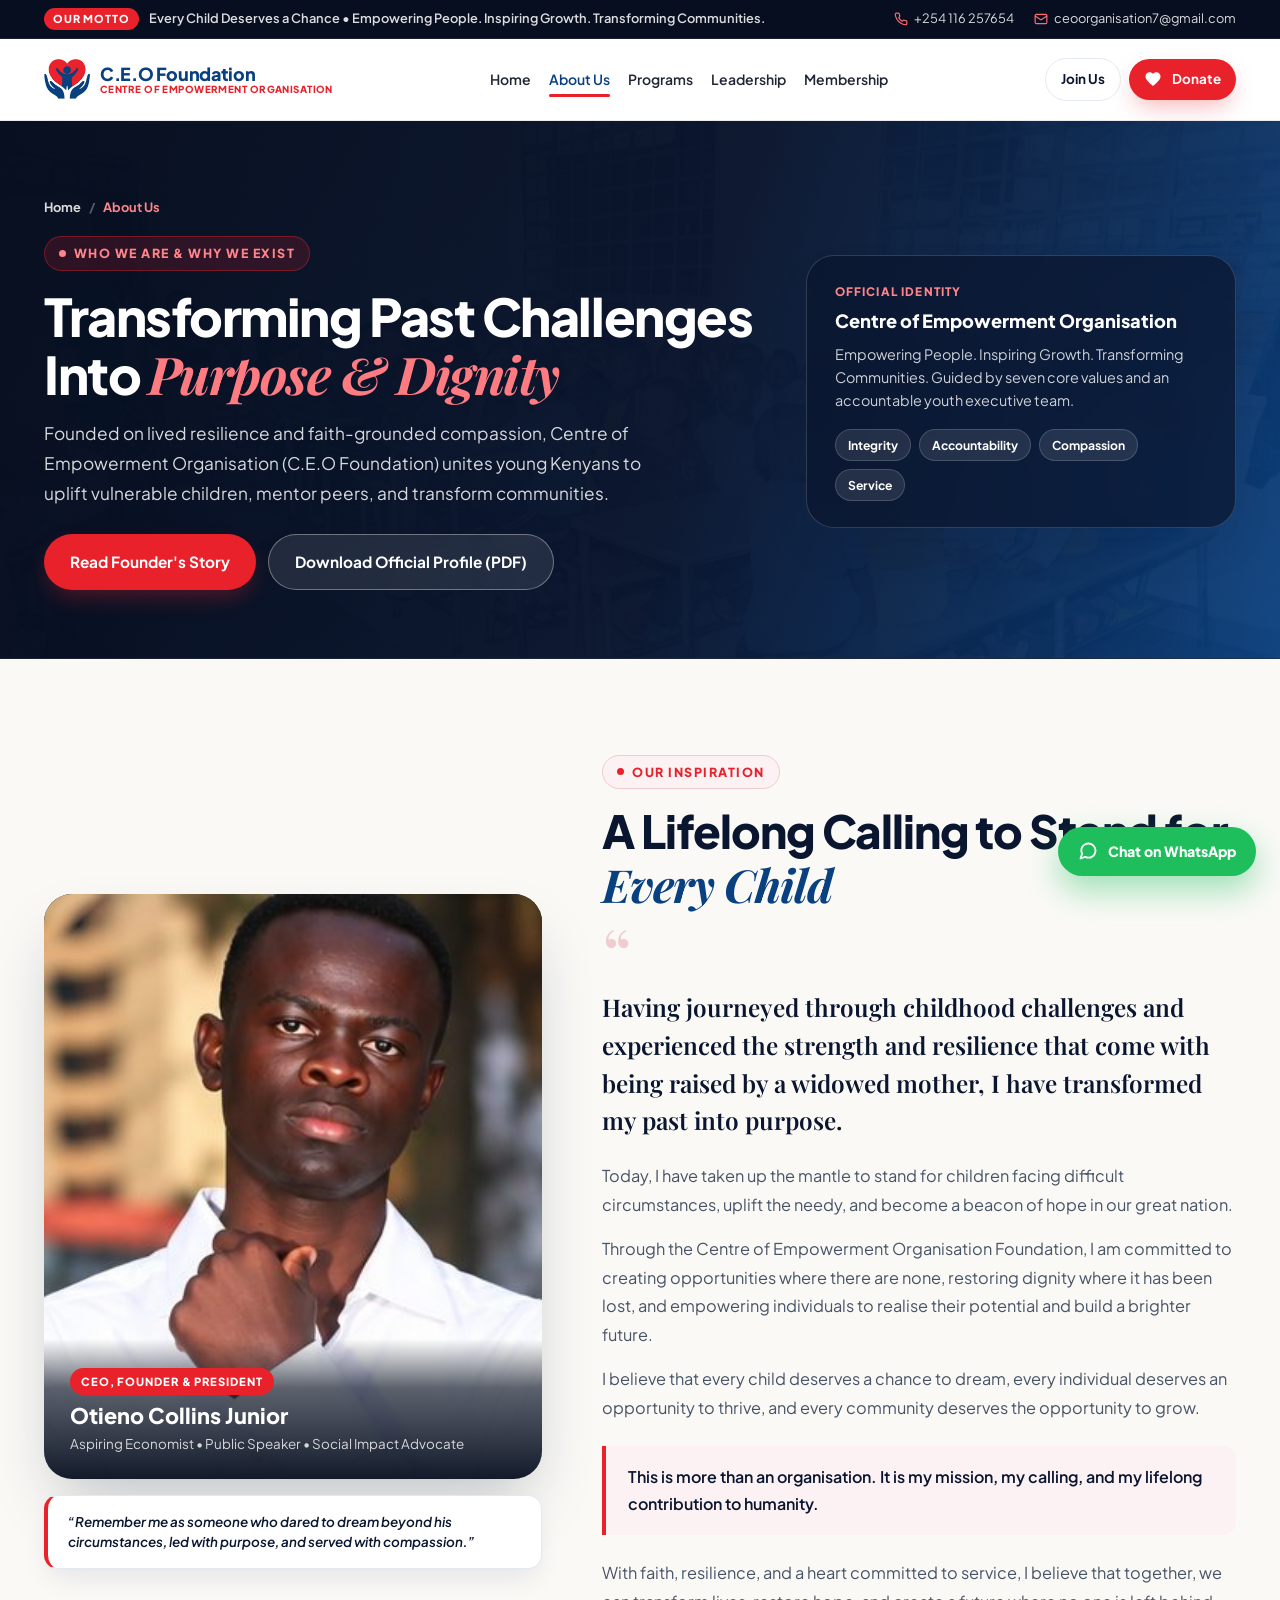
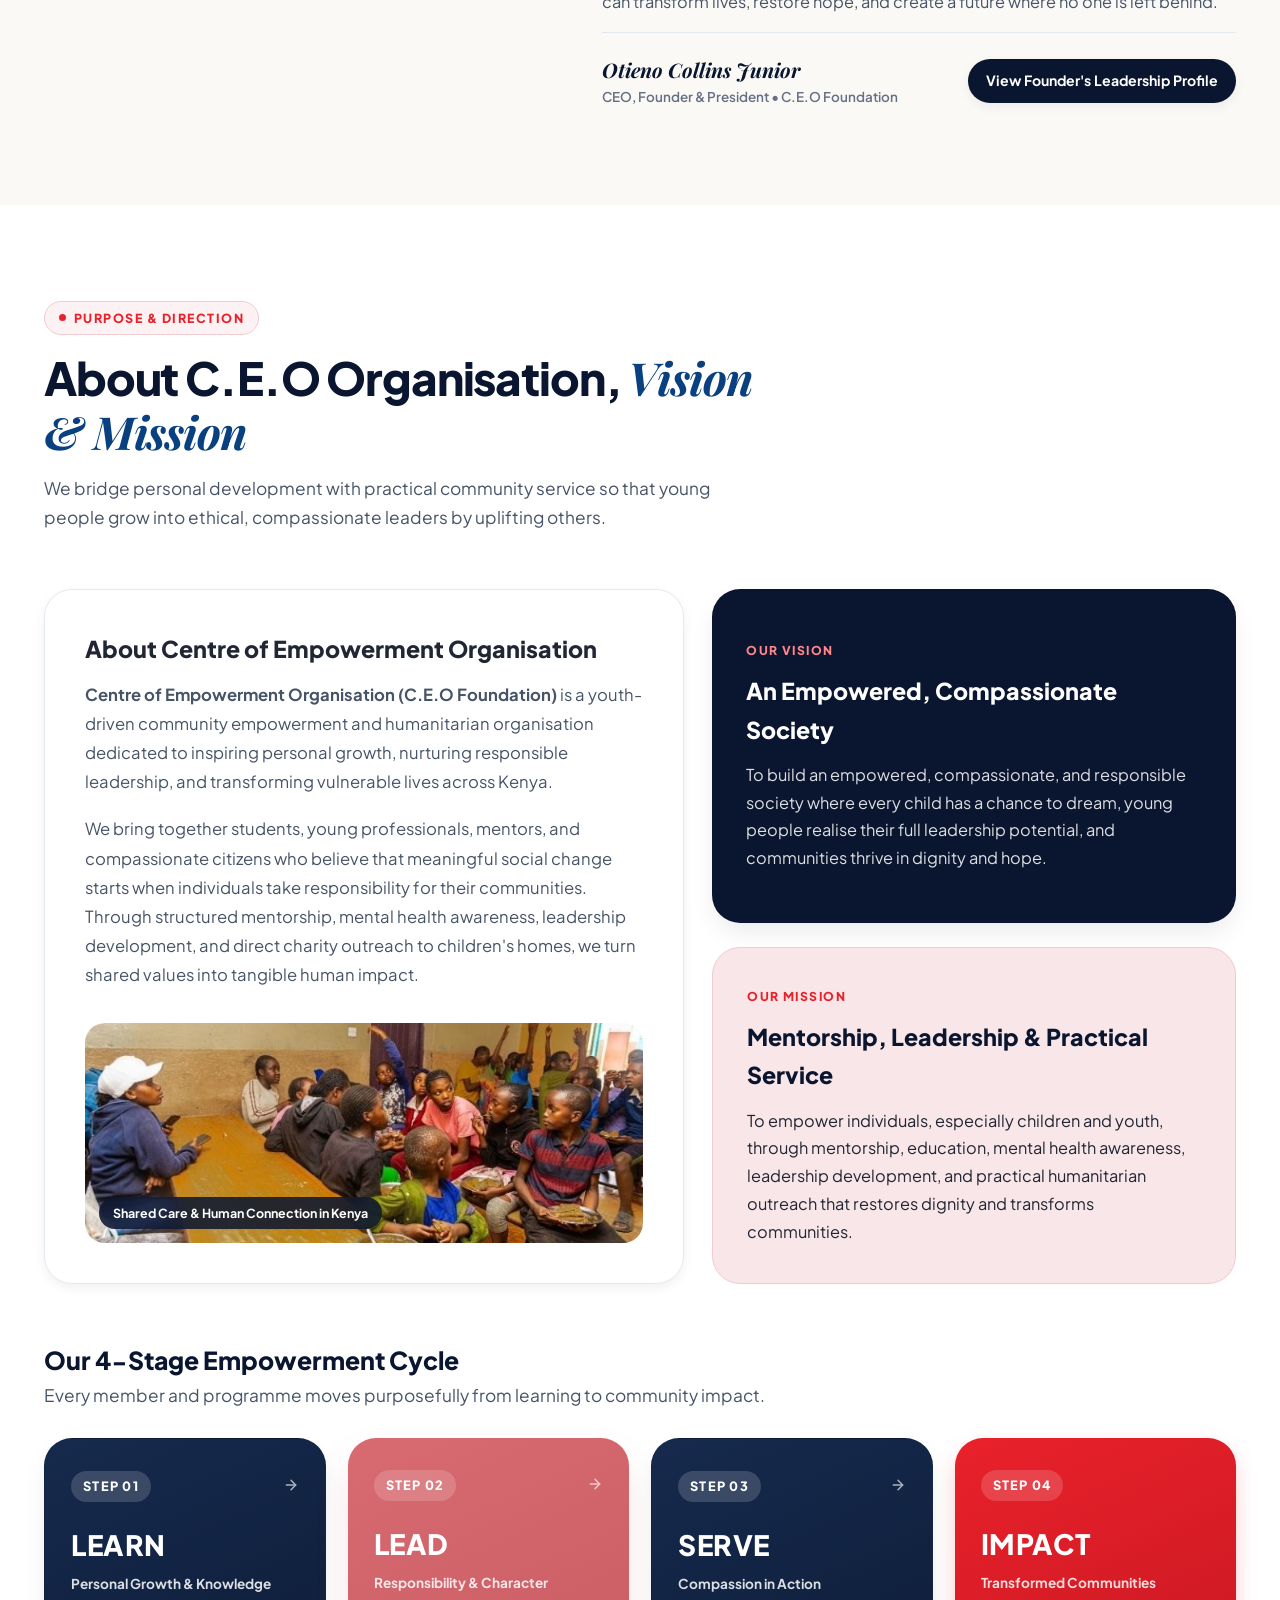
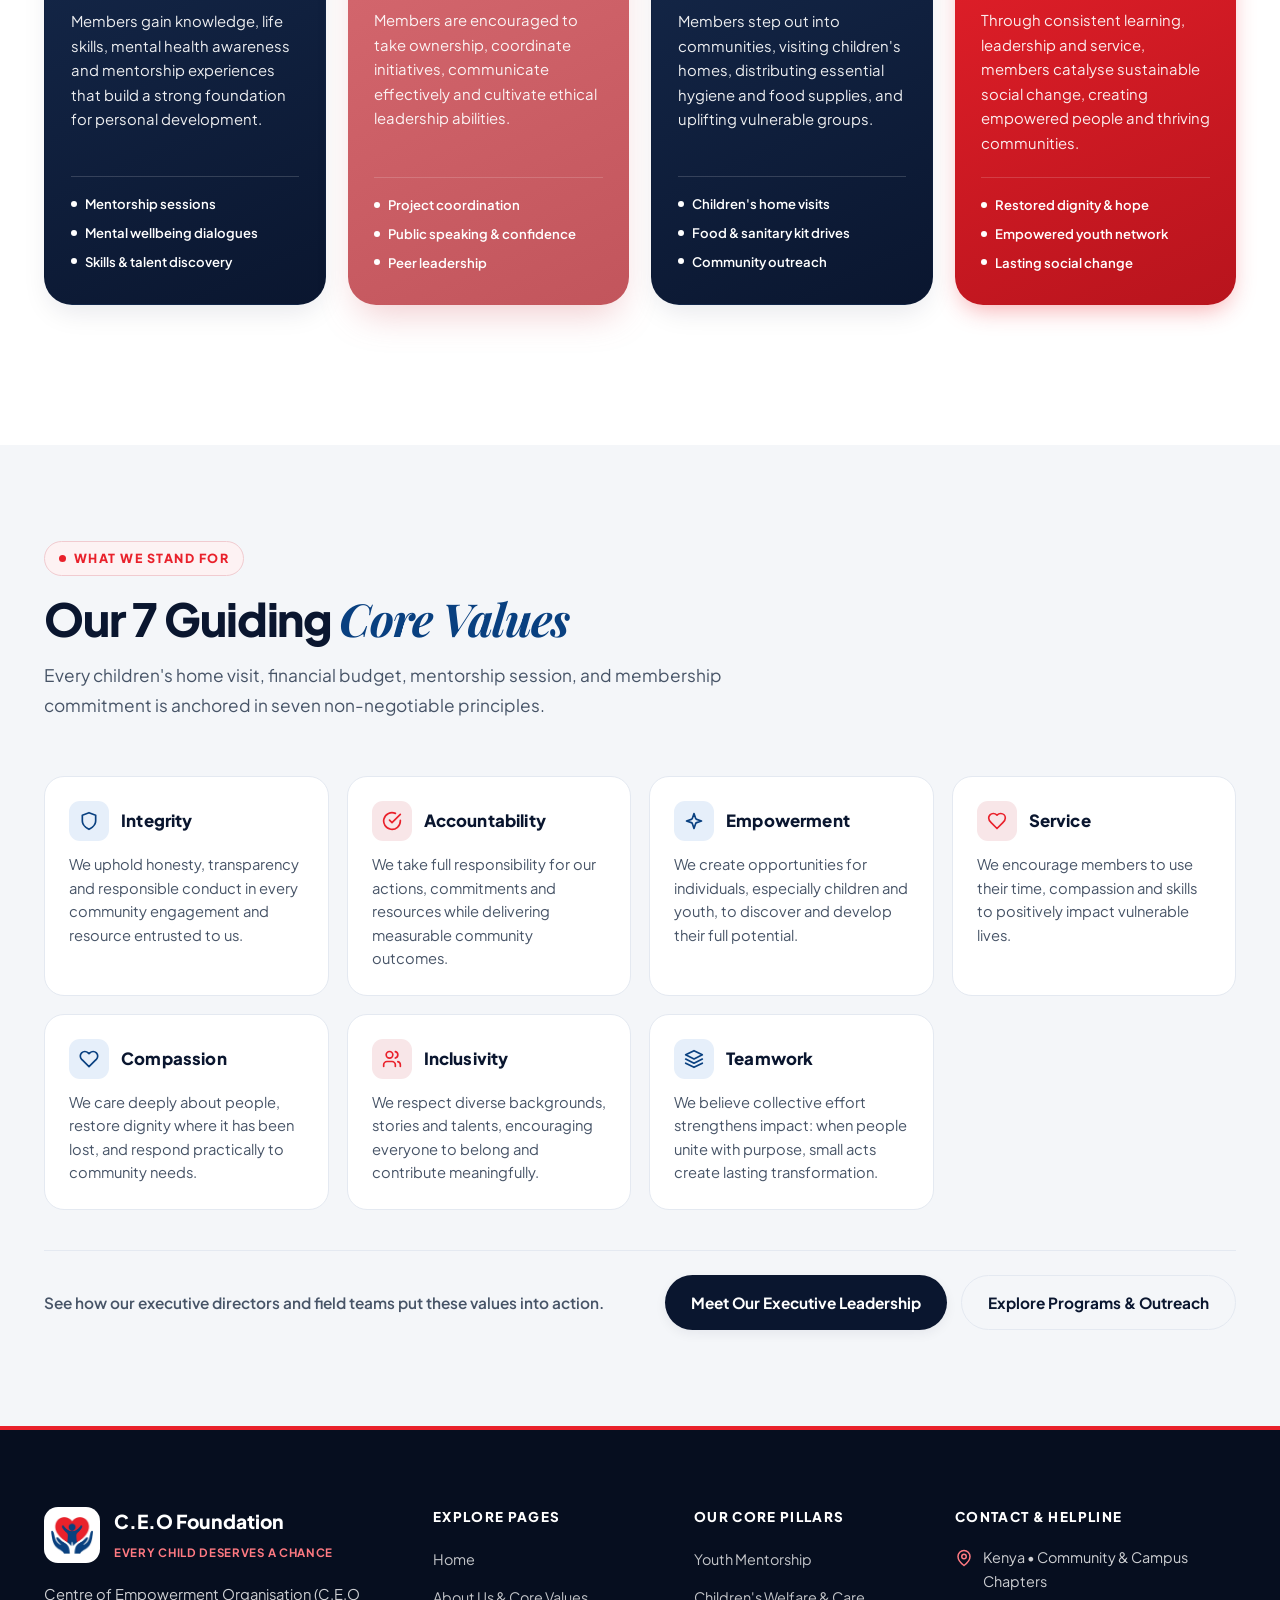
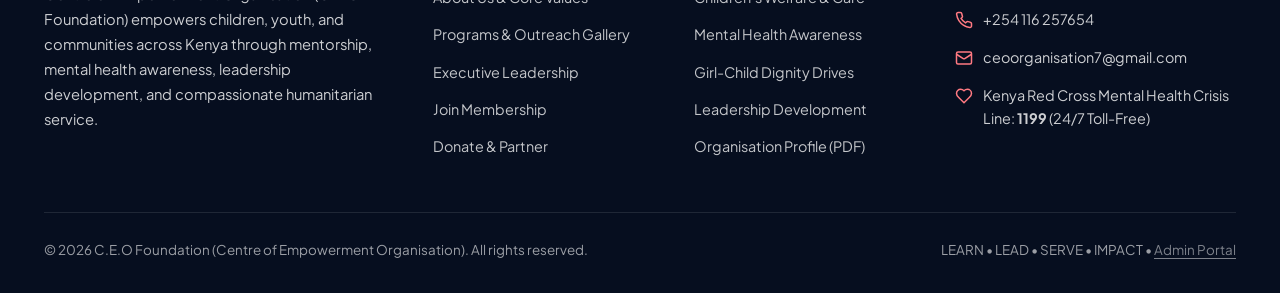
==== commit ba8d5bff: "Hide admin workspace completely until passcode unlock; optimize image assets from 22MB to 2.5MB" ====
--- a/about.html
+++ b/about.html
@@ -152,7 +152,7 @@
         <div class="inspiration-grid">
           <div class="inspiration-portrait reveal">
             <div class="inspiration-portrait__frame">
-              <img src="assets/images/leaders/otieno-collins-junior.png" alt="Otieno Collins Junior, CEO, Founder and President of C.E.O Foundation" />
+              <img src="assets/images/leaders/otieno-collins-junior.jpg" alt="Otieno Collins Junior, CEO, Founder and President of C.E.O Foundation" />
               <div class="inspiration-portrait__overlay">
                 <span class="inspiration-portrait__badge">CEO, Founder &amp; President</span>
                 <h2 class="inspiration-portrait__name">Otieno Collins Junior</h2>
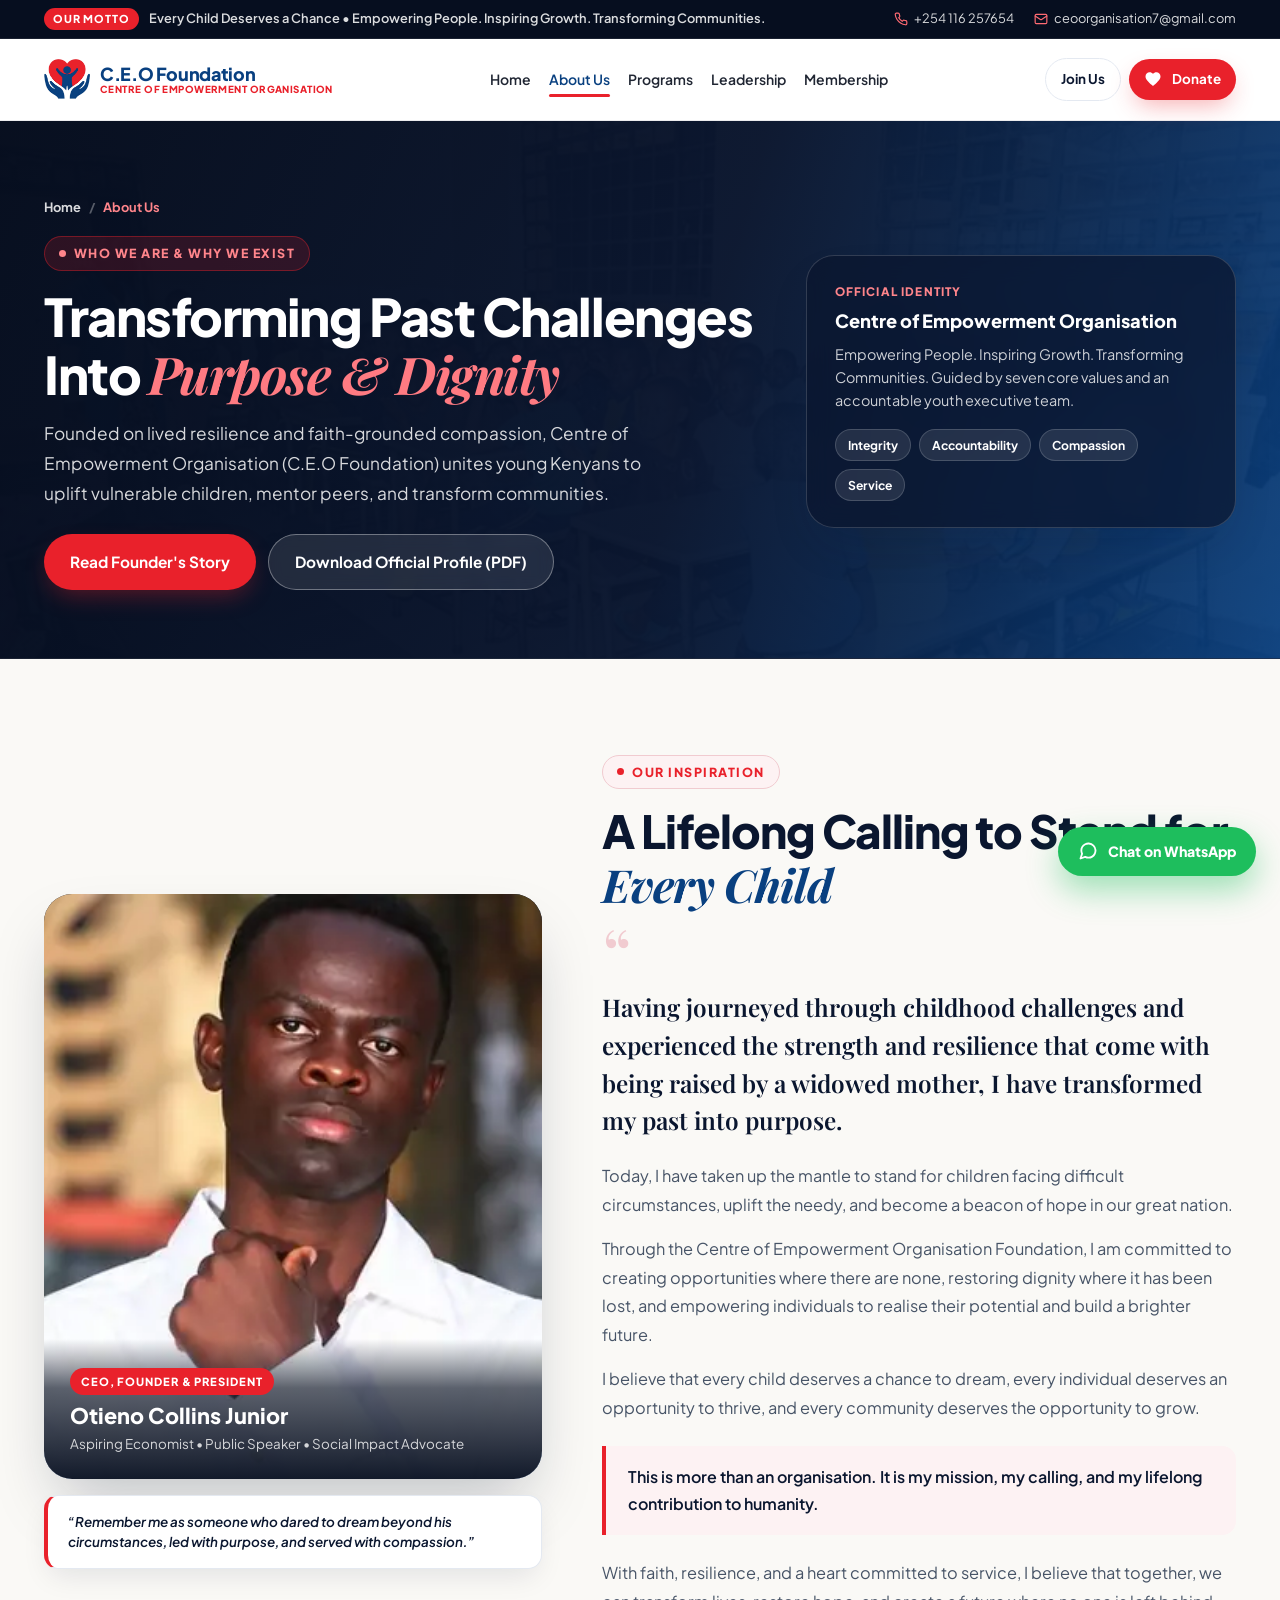
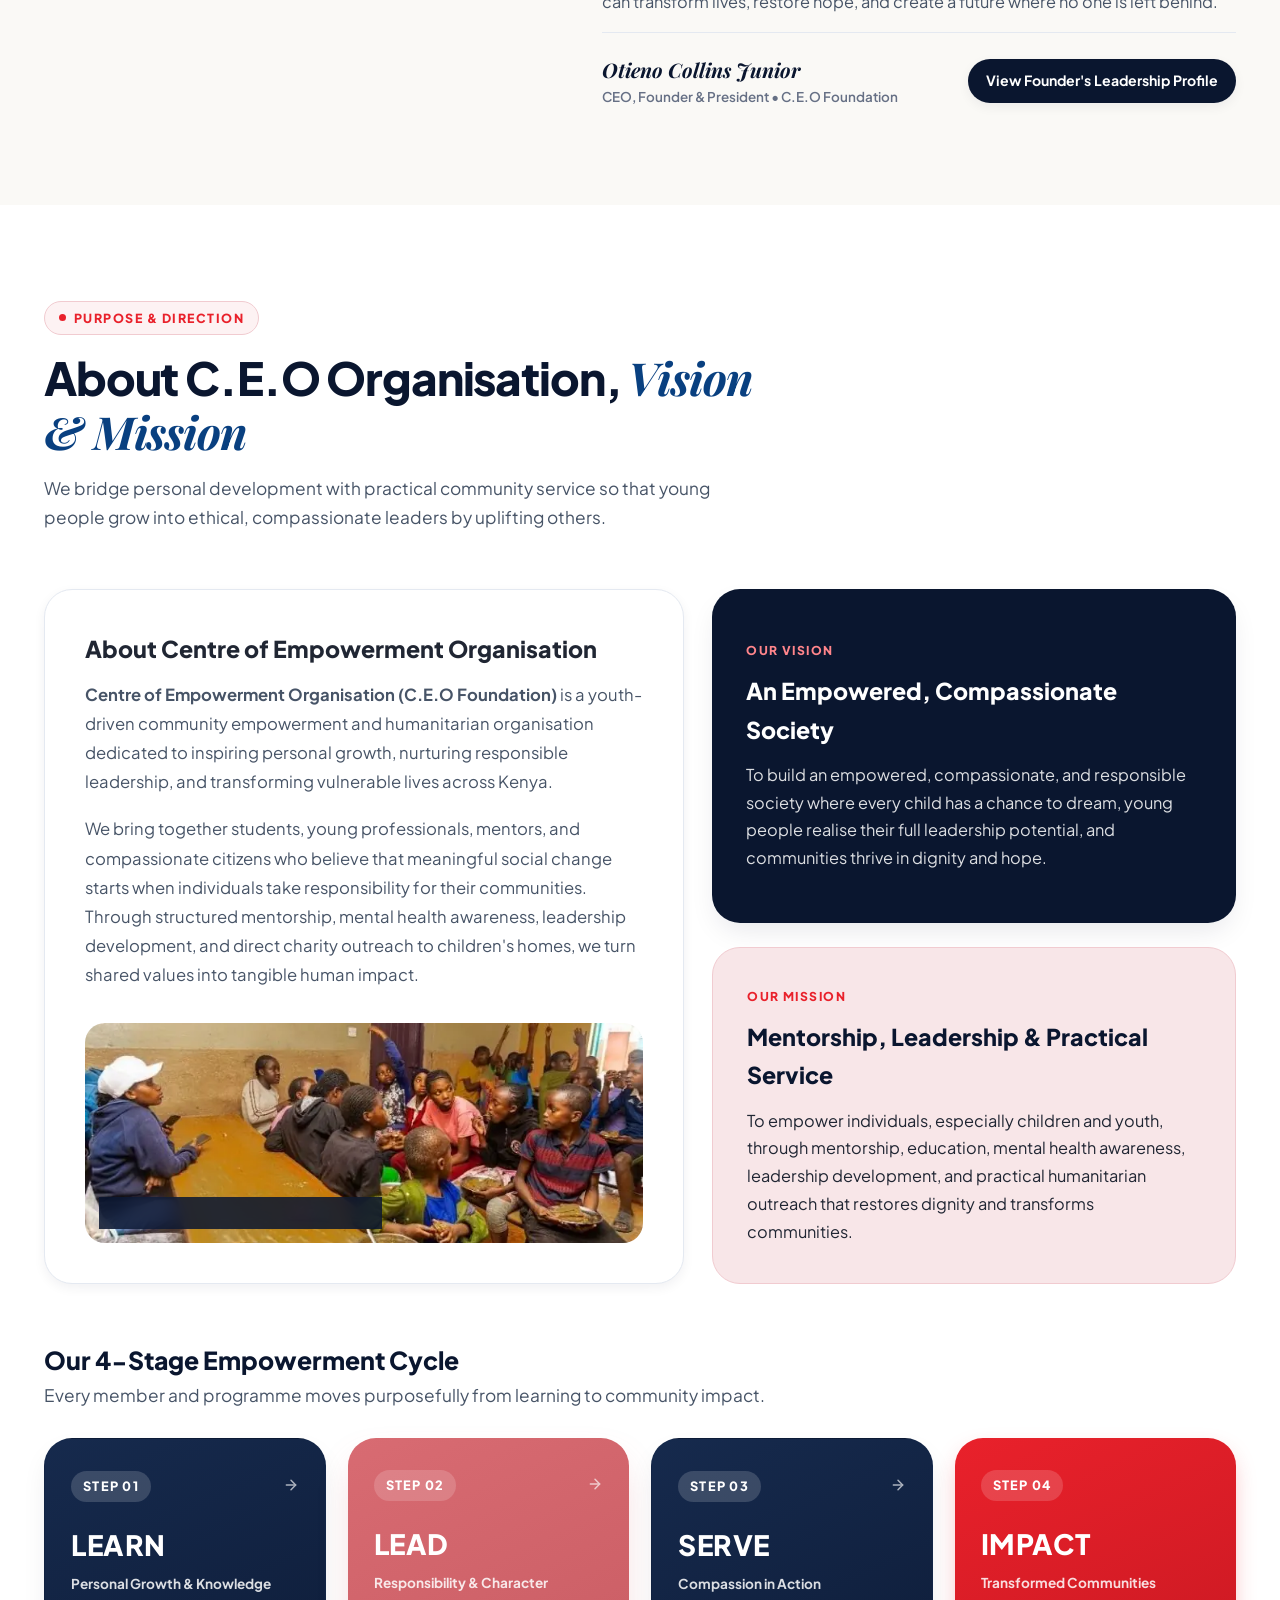
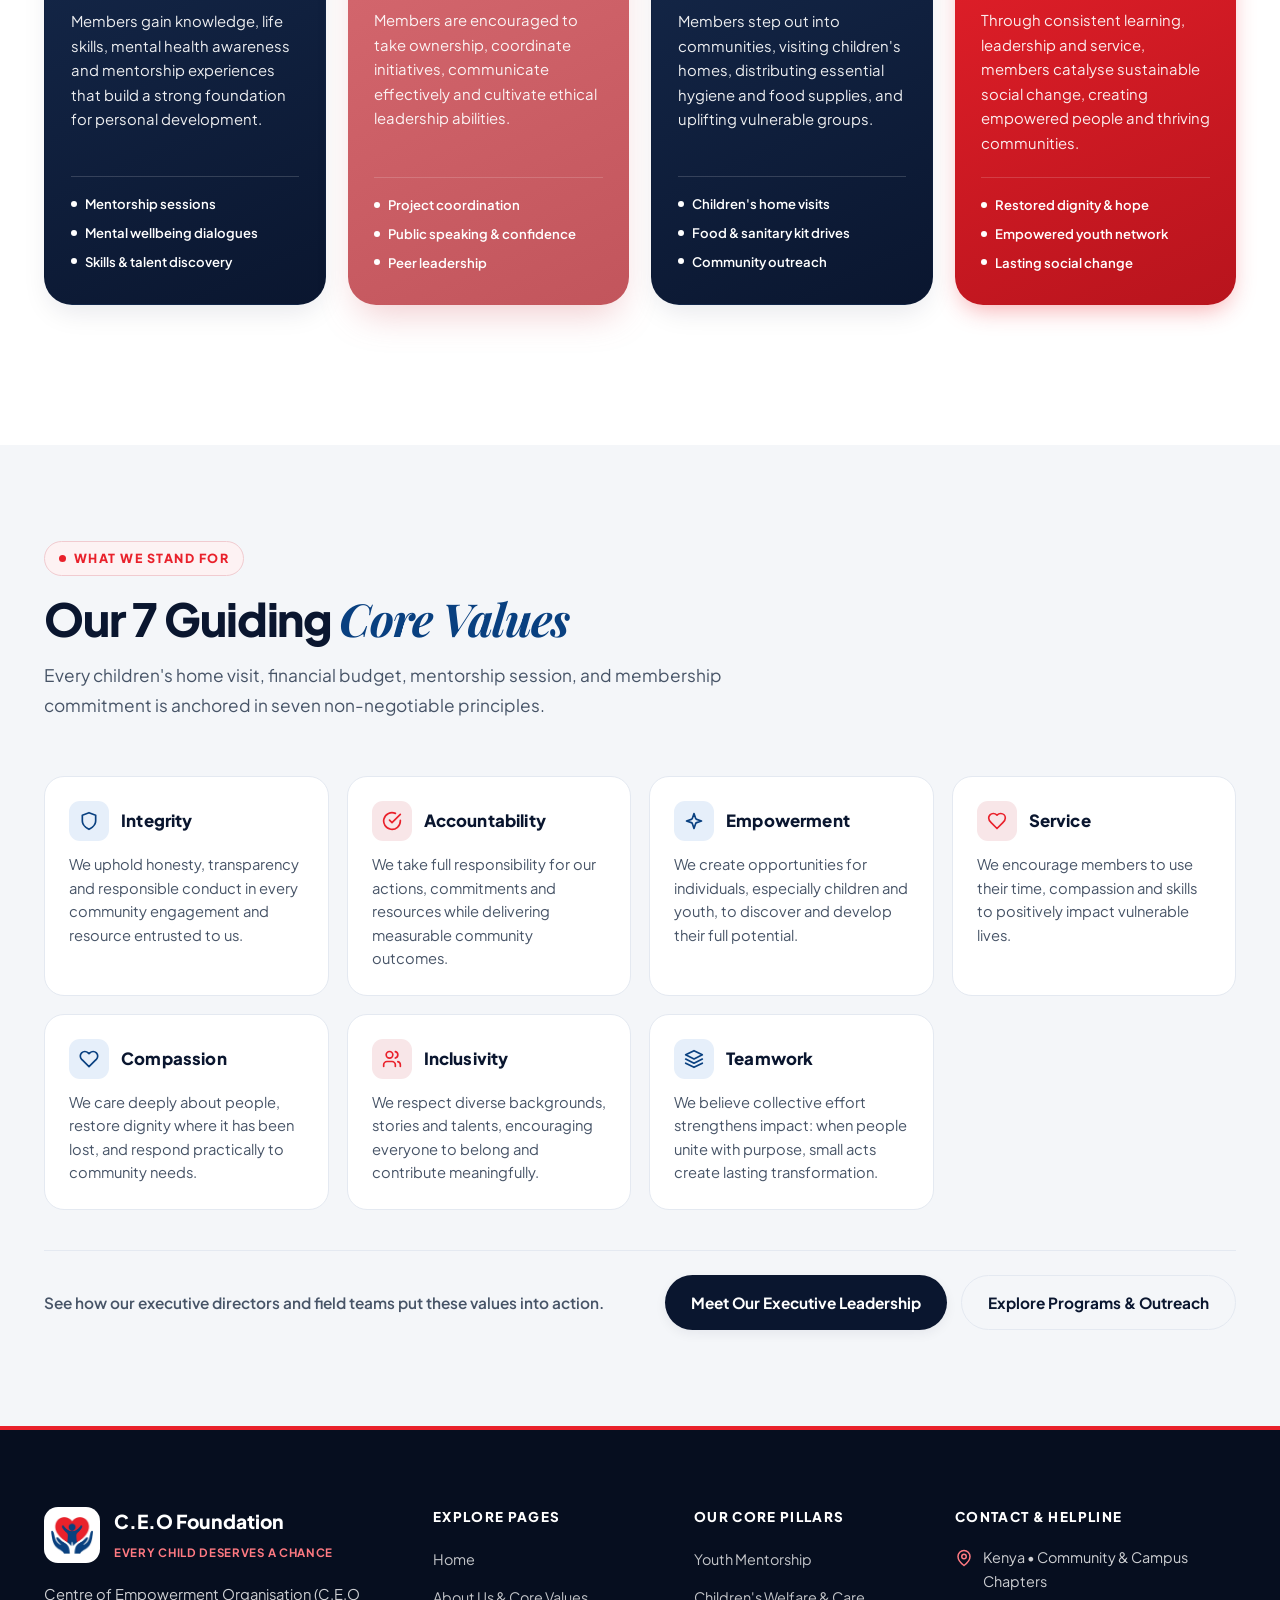
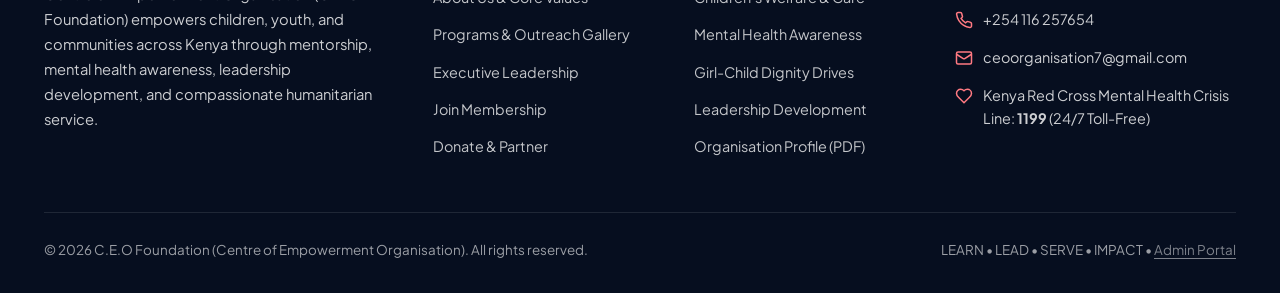
==== commit 25684139: "Convert entire image suite to lightweight WebP, bringing total assets folder to 1MB" ====
--- a/about.html
+++ b/about.html
@@ -104,7 +104,7 @@
     <!-- Unified Inner-Page Header -->
     <section class="page-hero">
       <div class="page-hero__bg" aria-hidden="true">
-        <img src="assets/images/outreach/learning-engagement.jpg" alt="" />
+        <img src="assets/images/outreach/learning-engagement.webp" alt="" />
         <div class="page-hero__overlay"></div>
       </div>
       <div class="container page-hero__inner">
@@ -152,7 +152,7 @@
         <div class="inspiration-grid">
           <div class="inspiration-portrait reveal">
             <div class="inspiration-portrait__frame">
-              <img src="assets/images/leaders/otieno-collins-junior.jpg" alt="Otieno Collins Junior, CEO, Founder and President of C.E.O Foundation" />
+              <img src="assets/images/leaders/otieno-collins-junior.webp" alt="Otieno Collins Junior, CEO, Founder and President of C.E.O Foundation" />
               <div class="inspiration-portrait__overlay">
                 <span class="inspiration-portrait__badge">CEO, Founder &amp; President</span>
                 <h2 class="inspiration-portrait__name">Otieno Collins Junior</h2>
@@ -229,7 +229,7 @@
               </p>
             </div>
             <div class="about-photo-strip">
-              <img src="assets/images/outreach/shared-care-meal.jpg" alt="C.E.O Foundation members sharing a meal and fellowship during community outreach" loading="lazy" />
+              <img src="assets/images/outreach/shared-care-meal.webp" alt="C.E.O Foundation members sharing a meal and fellowship during community outreach" loading="lazy" />
               <span class="about-photo-strip__tag">Shared Care &amp; Human Connection in Kenya</span>
             </div>
           </article>
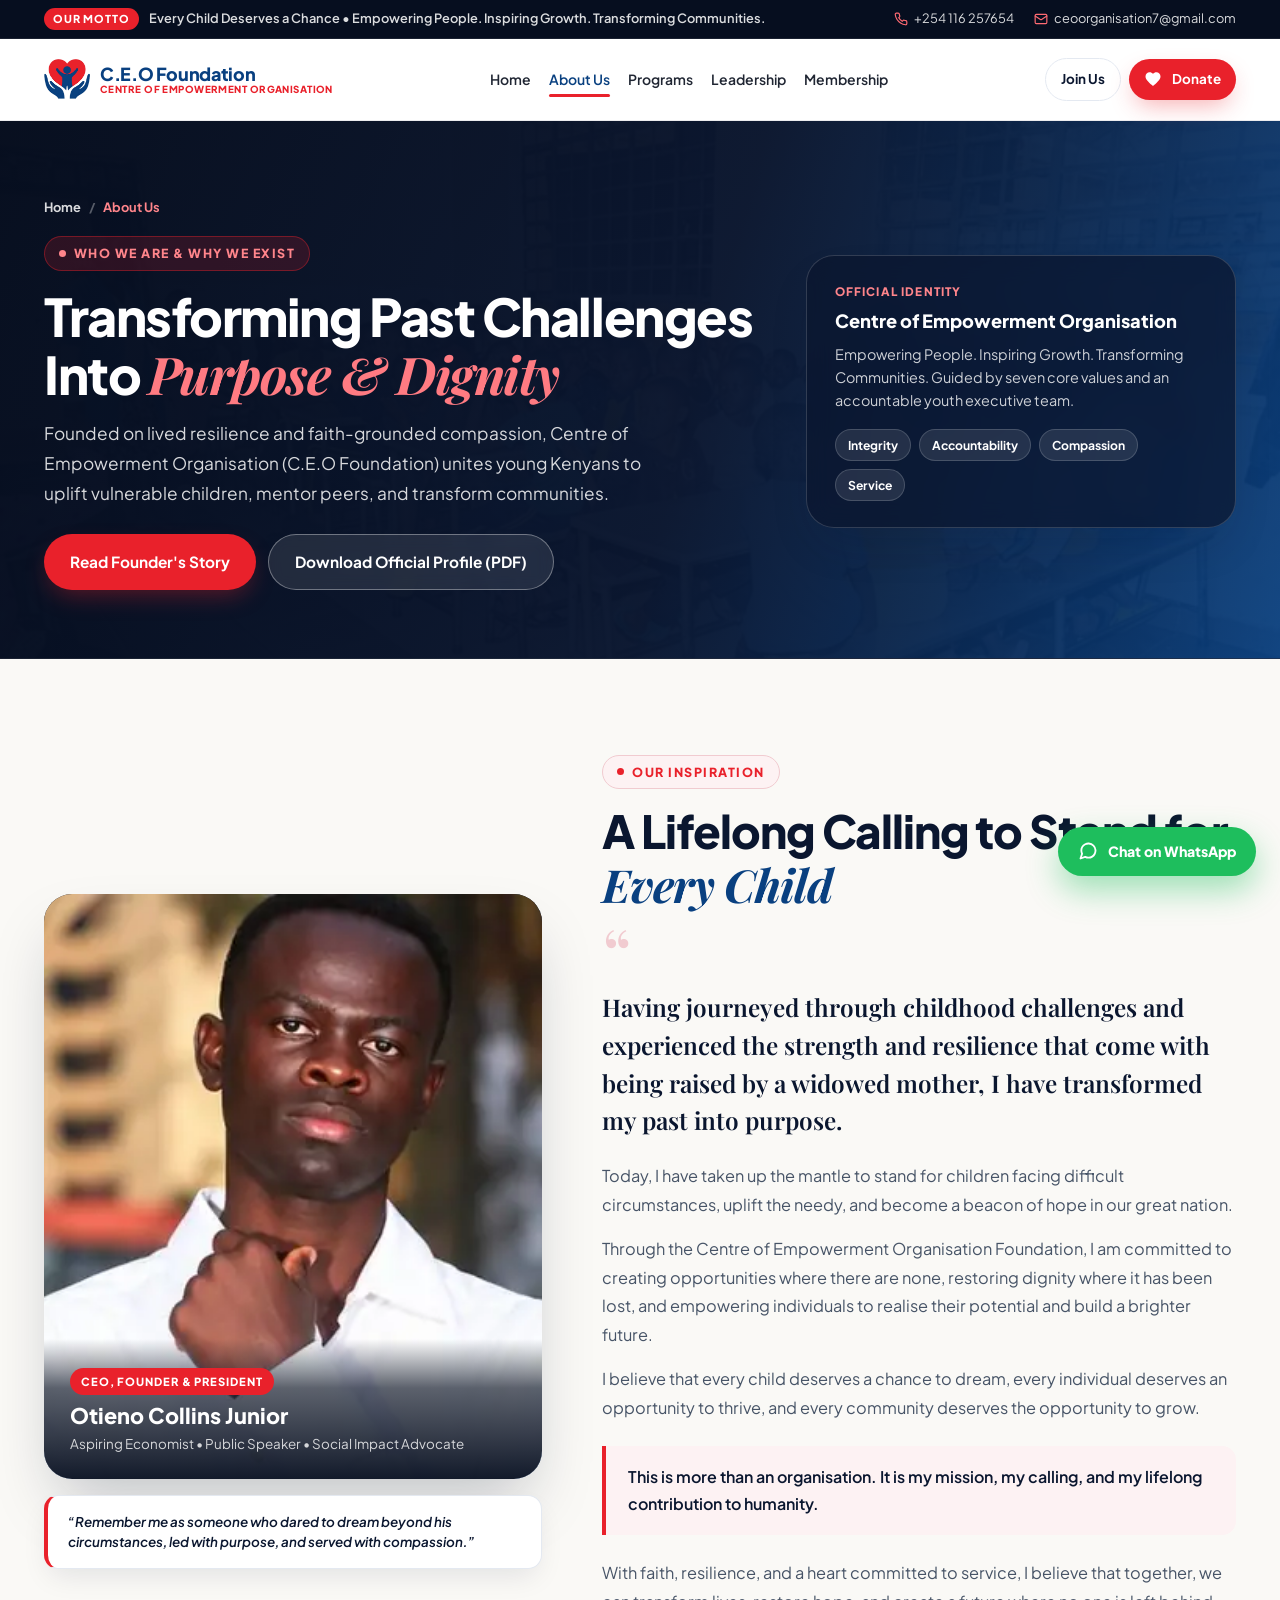
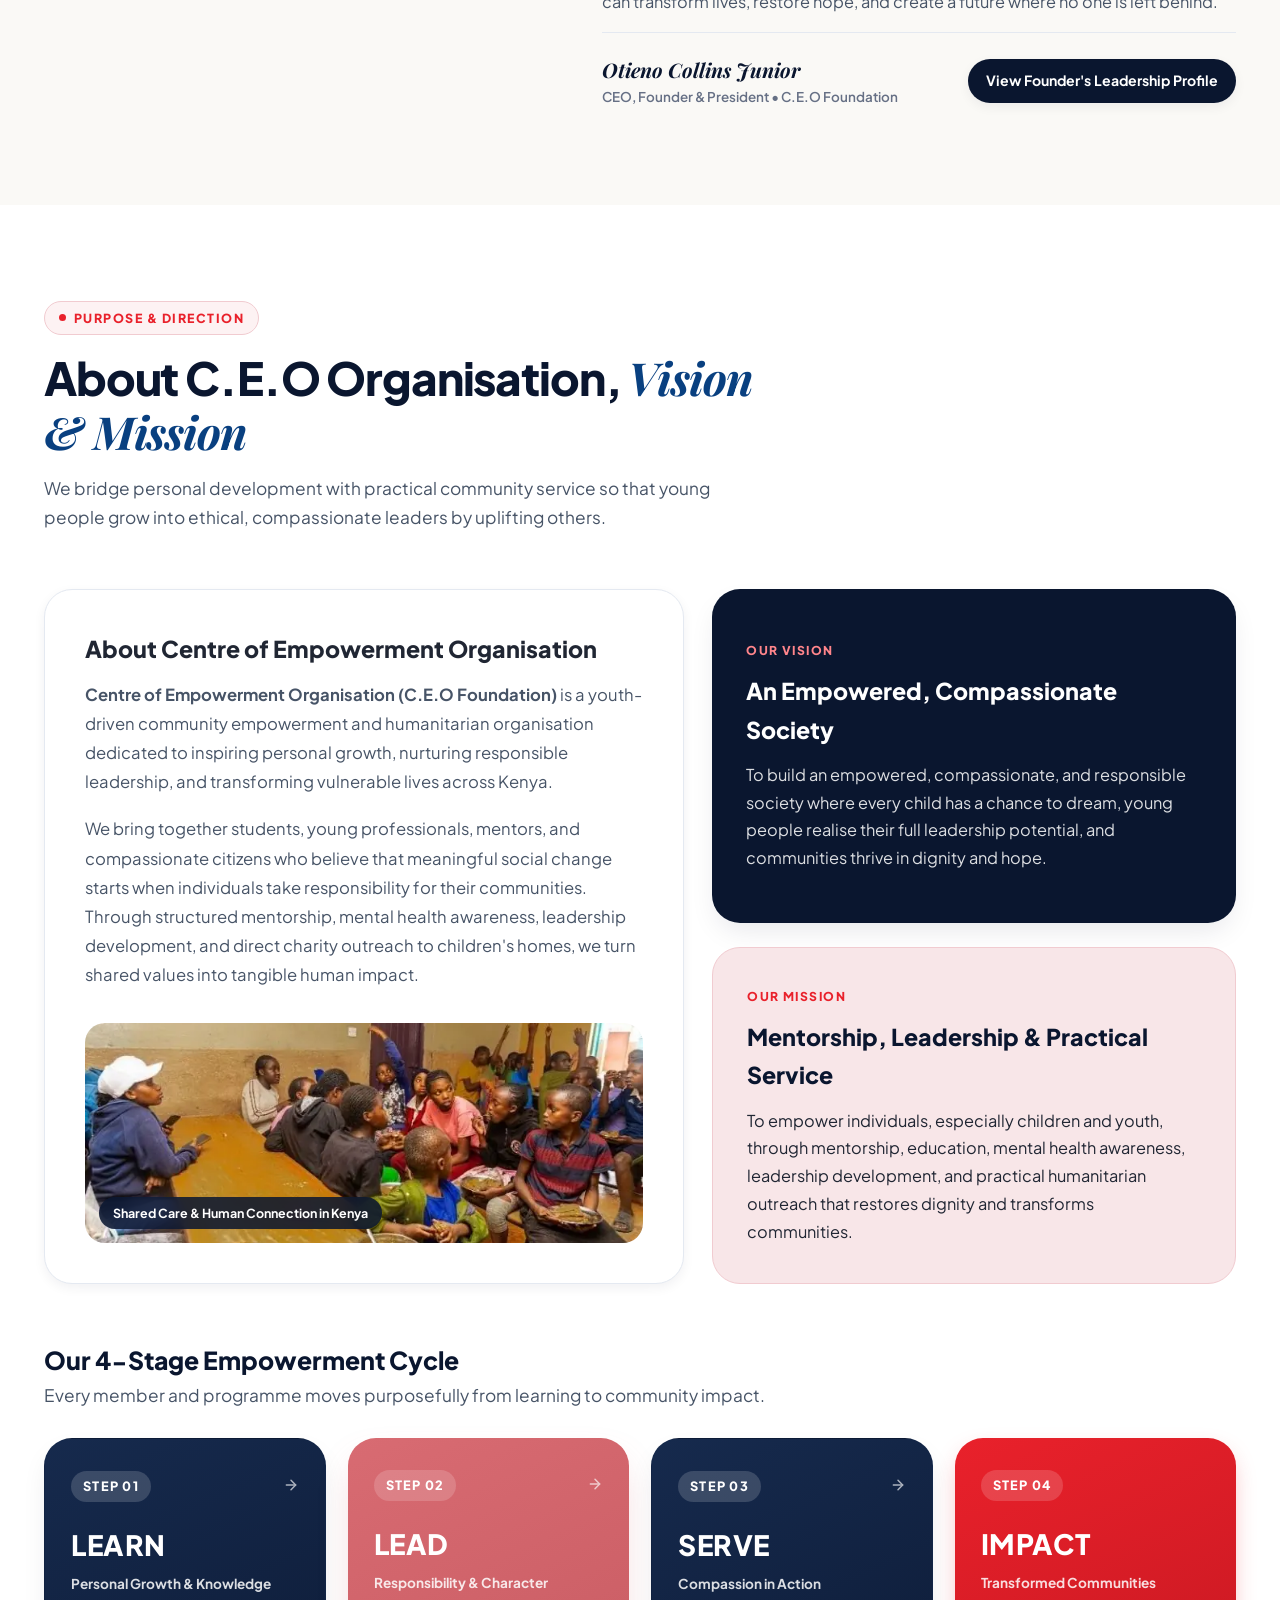
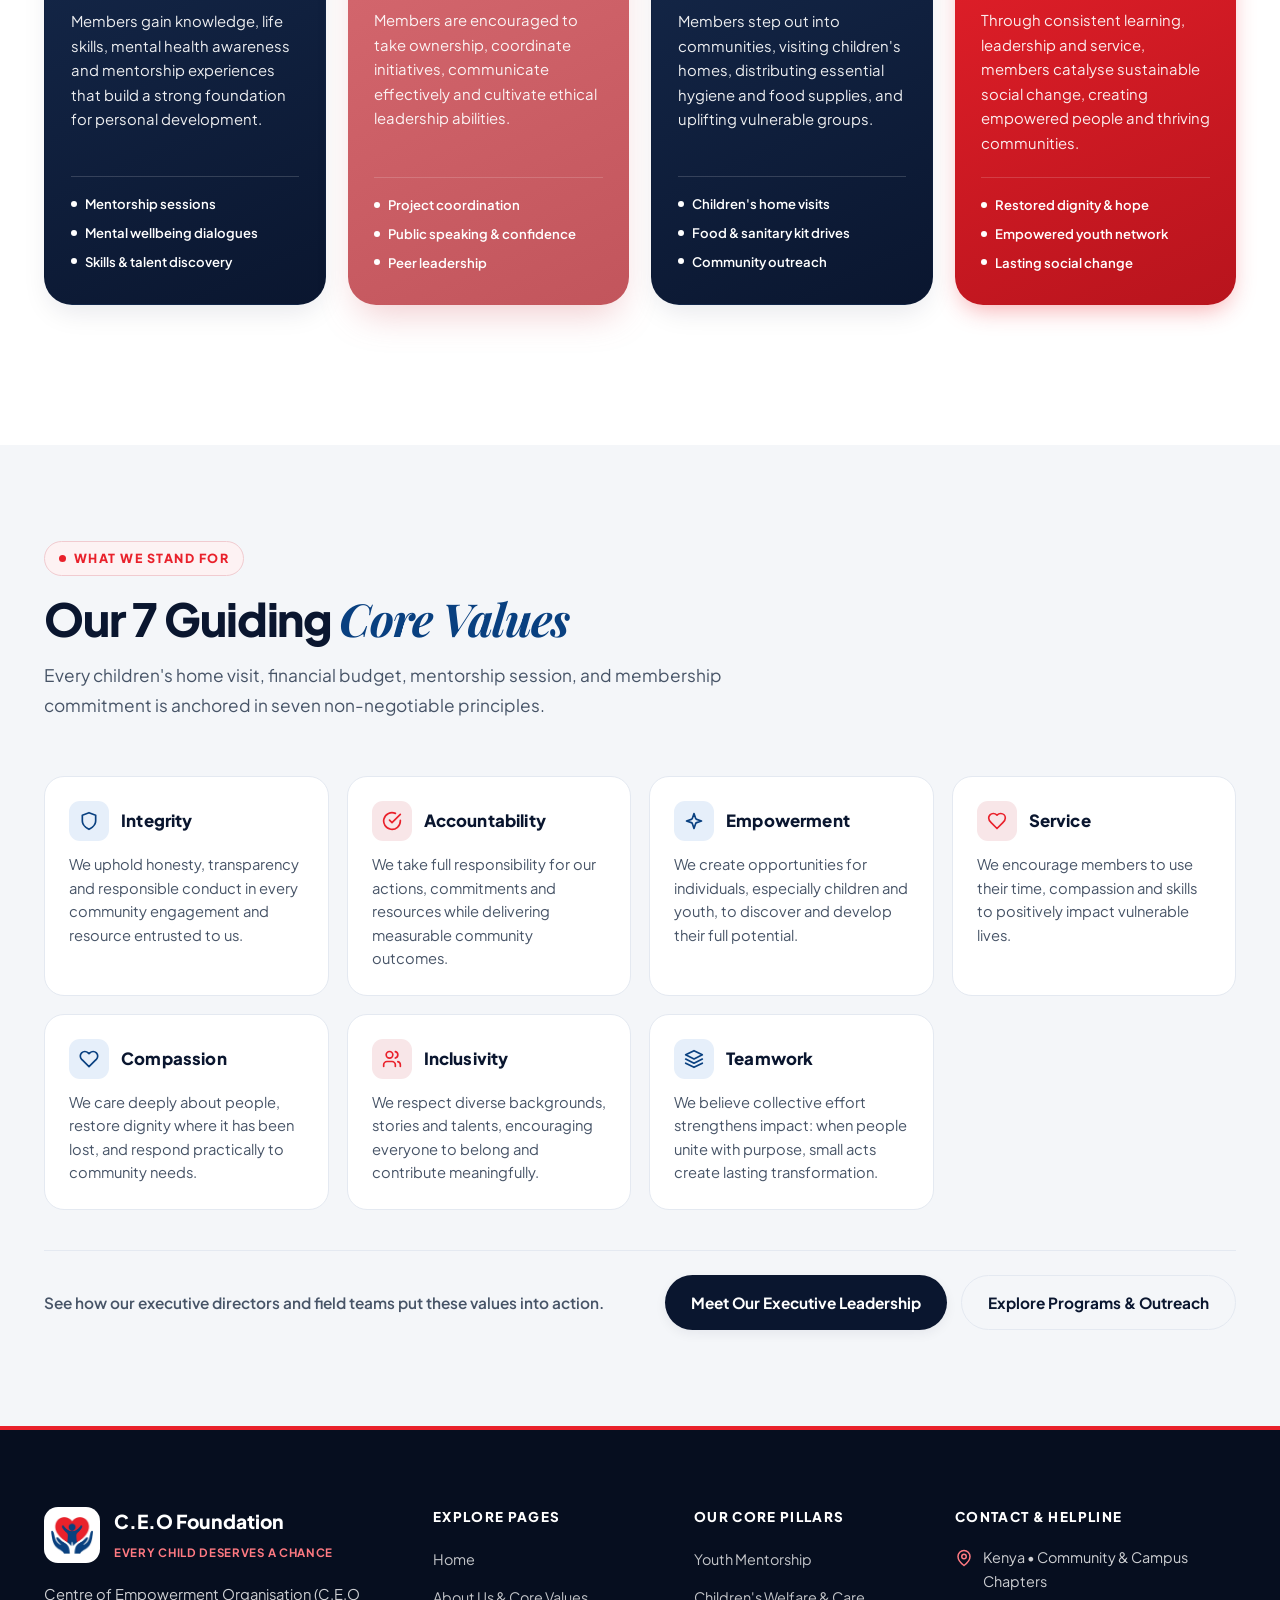
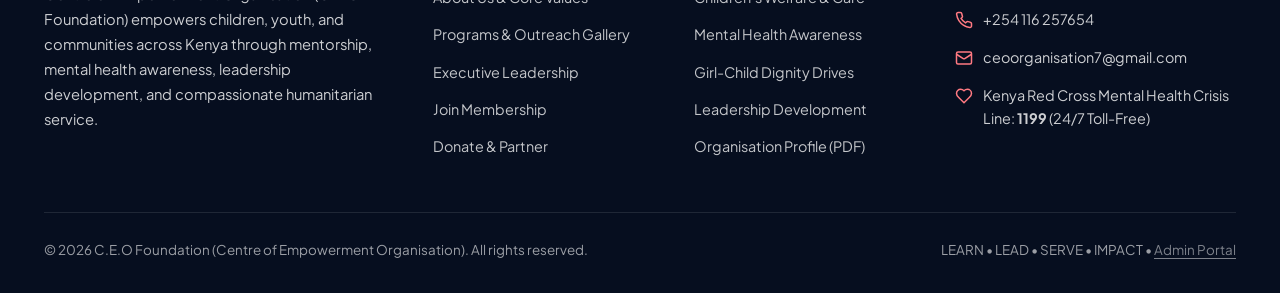
==== commit 47d2fe5a: "Make mobile approach images bright & unobstructed; add configurable footer social links" ====
--- a/about.html
+++ b/about.html
@@ -306,6 +306,7 @@
           <p class="footer__about">
             Centre of Empowerment Organisation (C.E.O Foundation) empowers children, youth, and communities across Kenya through mentorship, mental health awareness, leadership development, and compassionate humanitarian service.
           </p>
+          <div class="footer__social" id="footer-social" aria-label="C.E.O Foundation on social media"></div>
         </div>
 
         <div>
--- a/css/styles.css
+++ b/css/styles.css
@@ -3607,18 +3607,18 @@
 
 .sc-approach__slide img {
   width: 100%;
-  height: 116%;
+  height: 100%;
   position: relative;
-  top: -8%;
+  top: 0;
   object-fit: cover;
-  object-position: center 25%;
+  object-position: center center;
 }
 
 .sc-approach__caption {
   position: absolute;
   inset: auto 0 0 0;
-  padding: 44px 26px 22px;
-  background: linear-gradient(to top, rgba(6, 14, 31, 0.95) 0%, rgba(6, 14, 31, 0.72) 56%, transparent 100%);
+  padding: 24px 22px 16px;
+  background: linear-gradient(to top, rgba(6, 14, 31, 0.82) 0%, rgba(6, 14, 31, 0.3) 60%, transparent 100%);
   color: #ffffff;
 }
 
@@ -3969,18 +3969,32 @@
   }
   .sc-approach__media {
     order: -1;
-    min-height: 162px;
-    height: 162px;
+    min-height: 220px;
+    height: 220px;
+    border-radius: var(--radius-lg);
+  }
+  .sc-approach__slide img {
+    height: 100%;
+    top: 0;
+    object-position: center center;
   }
   .sc-approach__caption {
-    padding: 22px 14px 10px;
+    inset: 12px auto auto 12px;
+    padding: 5px 12px;
+    background: rgba(6, 14, 31, 0.78);
+    backdrop-filter: blur(8px);
+    border-radius: var(--radius-full);
+    border: 1px solid rgba(255, 255, 255, 0.2);
+    box-shadow: 0 4px 12px rgba(0, 0, 0, 0.35);
+  }
+  .sc-approach__caption-tag {
+    margin-bottom: 0;
+    font-size: 0.72rem;
+    color: #ffffff;
+    font-weight: 800;
   }
   .sc-approach__caption-text {
-    font-size: 0.78rem;
-    display: -webkit-box;
-    -webkit-line-clamp: 2;
-    -webkit-box-orient: vertical;
-    overflow: hidden;
+    display: none;
   }
   .sc-approach__cards {
     min-height: 298px;
@@ -4011,8 +4025,8 @@
     display: none;
   }
   .sc-approach__media {
-    min-height: 130px;
-    height: 130px;
+    min-height: 180px;
+    height: 180px;
   }
   .sc-approach__cards {
     min-height: 245px;
@@ -4040,3 +4054,37 @@
     grid-template-columns: 1fr;
   }
 }
+
+
+/* Footer social media icons */
+.footer__social {
+  display: none;
+  flex-wrap: wrap;
+  gap: 10px;
+  margin-top: 20px;
+}
+
+.footer__social-link {
+  width: 40px;
+  height: 40px;
+  border-radius: 50%;
+  display: inline-flex;
+  align-items: center;
+  justify-content: center;
+  background: rgba(255, 255, 255, 0.08);
+  border: 1px solid rgba(255, 255, 255, 0.16);
+  color: #ffffff;
+  transition: background 0.2s ease, transform 0.2s ease, border-color 0.2s ease;
+}
+
+.footer__social-link:hover,
+.footer__social-link:focus-visible {
+  background: var(--red-600);
+  border-color: var(--red-600);
+  transform: translateY(-2px);
+}
+
+.footer__social-link svg {
+  width: 18px;
+  height: 18px;
+}
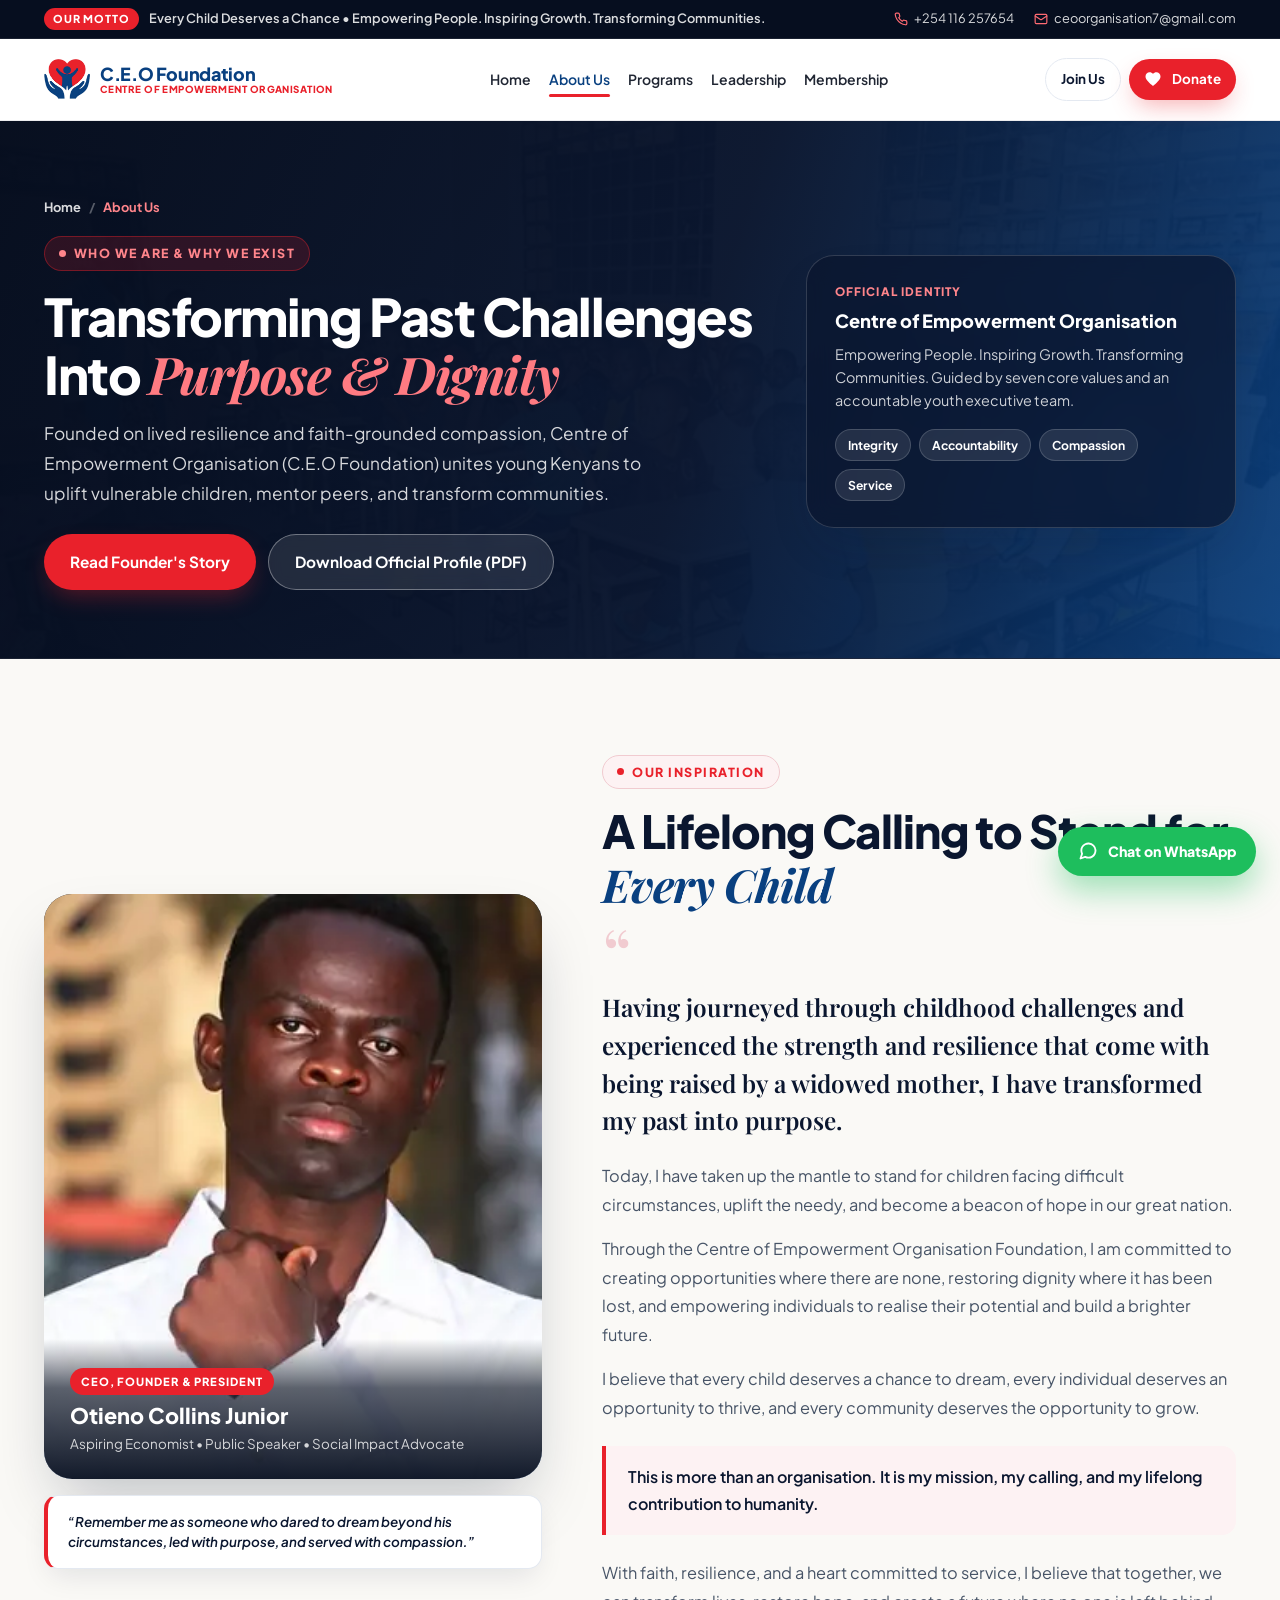
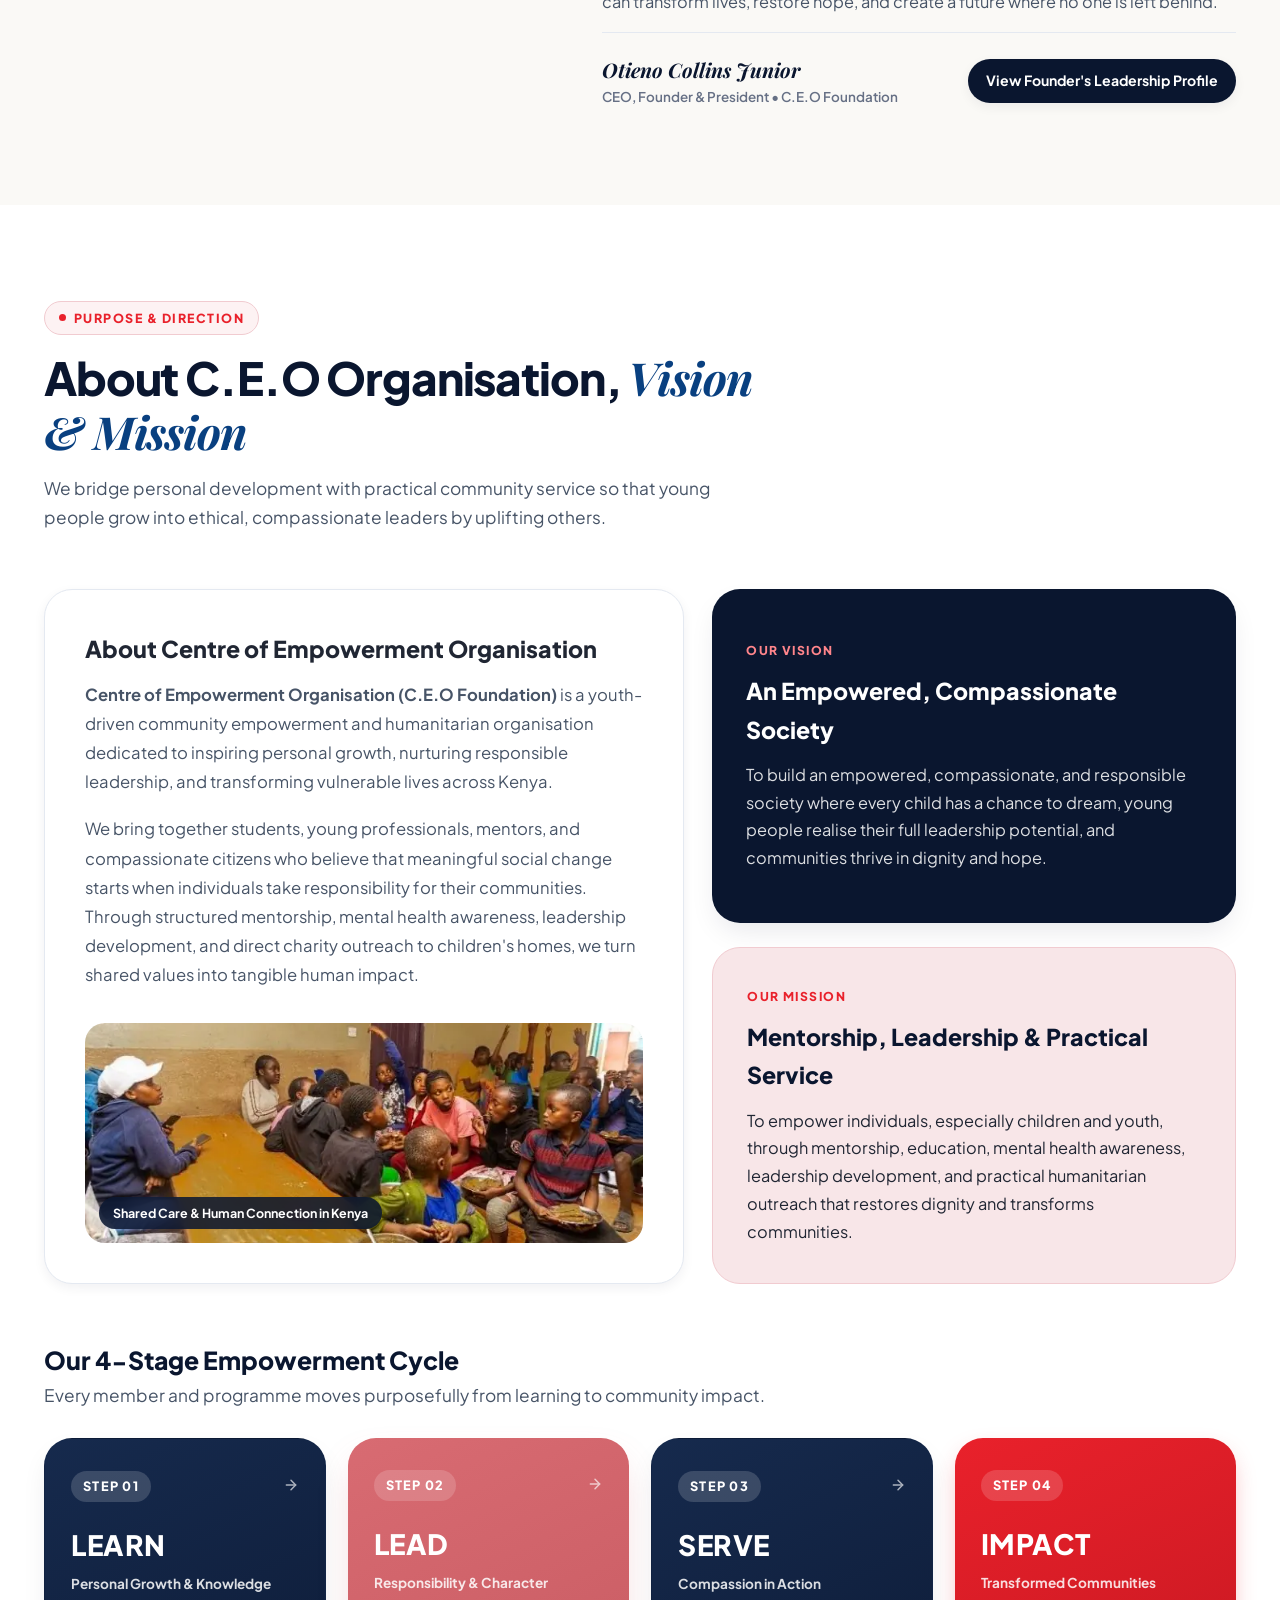
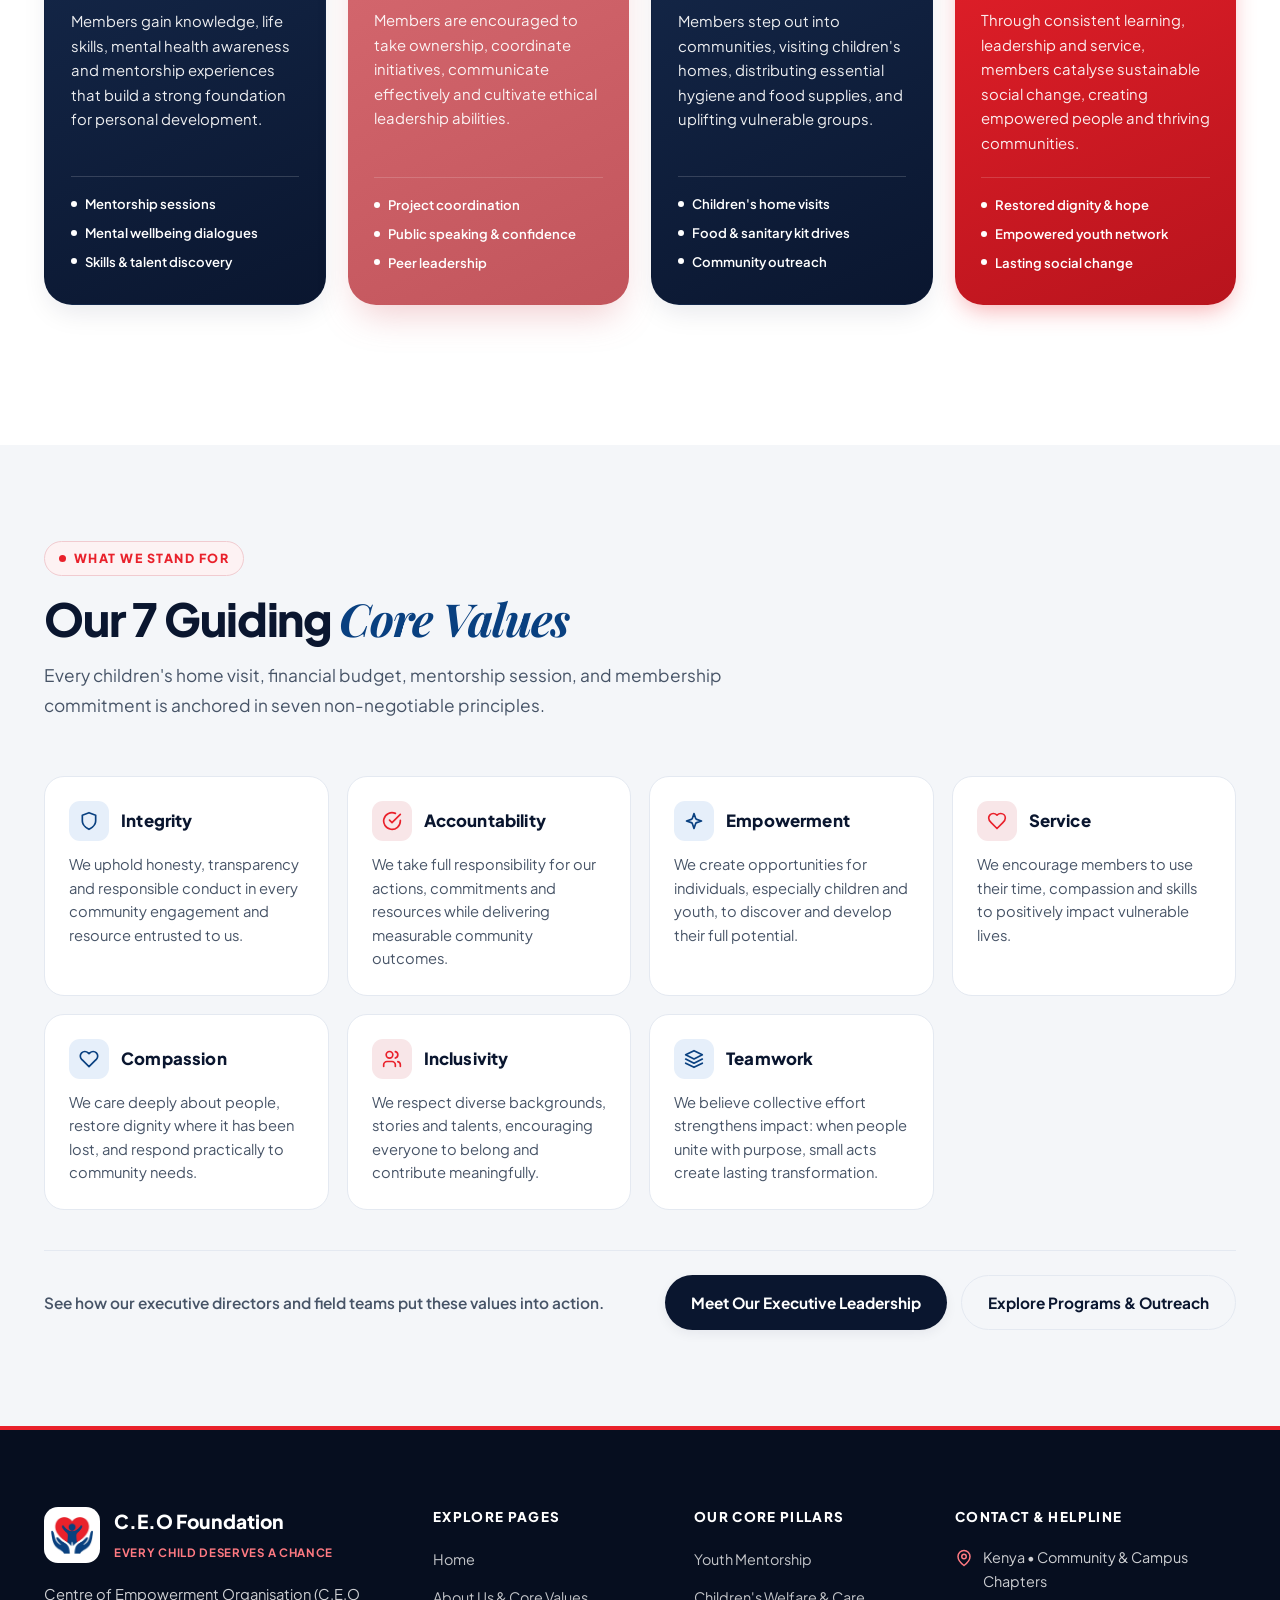
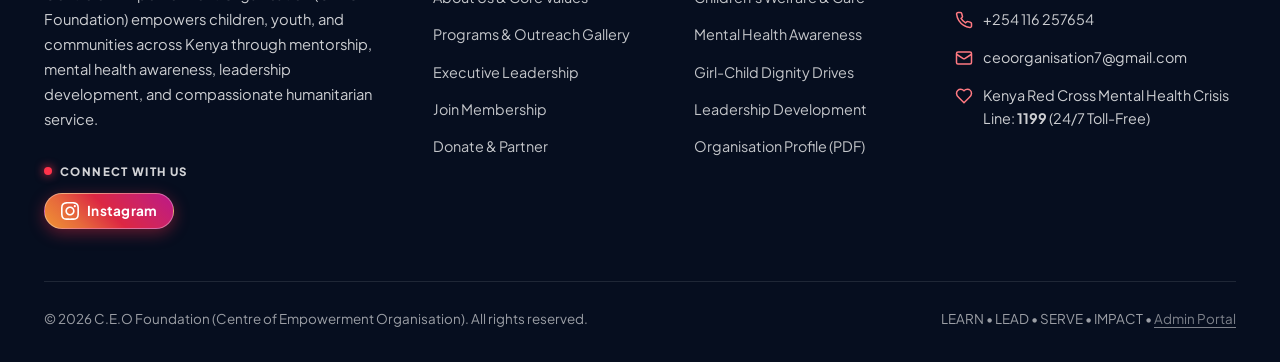
==== commit 22238198: "Fix cross-device social sync, make footer icons vibrant & popping, restore webp paths" ====
--- a/about.html
+++ b/about.html
@@ -9,7 +9,7 @@
   <link rel="preconnect" href="https://fonts.googleapis.com" />
   <link rel="preconnect" href="https://fonts.gstatic.com" crossorigin />
   <link href="https://fonts.googleapis.com/css2?family=Playfair+Display:ital,wght@0,600;0,700;1,600;1,700&family=Plus+Jakarta+Sans:wght@400;500;600;700;800&display=swap" rel="stylesheet" />
-  <link rel="stylesheet" href="css/styles.css" />
+  <link rel="stylesheet" href="css/styles.css?v=1.2" />
 </head>
 <body>
   <a href="#main-content" class="skip-link">Skip to main content</a>
@@ -371,7 +371,7 @@
 
   <div class="toast" id="toast" role="status" aria-live="polite"></div>
 
-  <script src="js/data.js"></script>
-  <script src="js/app.js"></script>
+  <script src="js/data.js?v=1.2"></script>
+  <script src="js/app.js?v=1.2"></script>
 </body>
 </html>
--- a/css/styles.css
+++ b/css/styles.css
@@ -4056,35 +4056,144 @@
 }
 
 
-/* Footer social media icons */
+/* ==========================================================================
+   Footer Social Media - High-Contrast, Vibrant & Eye-Catching
+   ========================================================================== */
 .footer__social {
   display: none;
+  margin-top: 24px;
+}
+
+.footer__social-header {
+  display: inline-flex;
+  align-items: center;
+  gap: 8px;
+  margin-bottom: 12px;
+}
+
+.footer__social-pulse {
+  width: 8px;
+  height: 8px;
+  border-radius: 50%;
+  background: #ff334b;
+  box-shadow: 0 0 10px #ff334b;
+  display: inline-block;
+  animation: footer-pulse-glow 2s infinite ease-in-out;
+}
+
+@keyframes footer-pulse-glow {
+  0%, 100% { transform: scale(1); opacity: 1; }
+  50% { transform: scale(1.4); opacity: 0.65; }
+}
+
+.footer__social-tag {
+  font-size: 0.72rem;
+  font-weight: 800;
+  letter-spacing: 0.12em;
+  text-transform: uppercase;
+  color: rgba(255, 255, 255, 0.82);
+}
+
+.footer__social-pill-group {
+  display: flex;
   flex-wrap: wrap;
   gap: 10px;
-  margin-top: 20px;
-}
-
-.footer__social-link {
-  width: 40px;
-  height: 40px;
-  border-radius: 50%;
+  align-items: center;
+}
+
+.footer__social-btn {
   display: inline-flex;
   align-items: center;
+  gap: 8px;
+  padding: 8px 16px;
+  border-radius: 9999px;
+  font-size: 0.85rem;
+  font-weight: 700;
+  text-decoration: none;
+  color: #ffffff !important;
+  border: 1px solid rgba(255, 255, 255, 0.2);
+  box-shadow: 0 4px 14px rgba(0, 0, 0, 0.3);
+  transition: transform 0.22s ease, box-shadow 0.22s ease, filter 0.22s ease;
+}
+
+.footer__social-btn:hover,
+.footer__social-btn:focus-visible {
+  transform: translateY(-2px) scale(1.04);
+  filter: brightness(1.12);
+  text-decoration: none;
+  color: #ffffff !important;
+}
+
+.footer__social-icon {
+  display: inline-flex;
+  align-items: center;
   justify-content: center;
-  background: rgba(255, 255, 255, 0.08);
-  border: 1px solid rgba(255, 255, 255, 0.16);
-  color: #ffffff;
-  transition: background 0.2s ease, transform 0.2s ease, border-color 0.2s ease;
-}
-
-.footer__social-link:hover,
-.footer__social-link:focus-visible {
-  background: var(--red-600);
-  border-color: var(--red-600);
-  transform: translateY(-2px);
-}
-
-.footer__social-link svg {
   width: 18px;
   height: 18px;
 }
+
+.footer__social-icon svg {
+  width: 18px;
+  height: 18px;
+  display: block;
+}
+
+.footer__social-name {
+  line-height: 1;
+  letter-spacing: 0.02em;
+}
+
+/* Platform Distinctive Branded Colorways */
+.footer__social-btn--instagram {
+  background: linear-gradient(45deg, #f09433 0%, #e6683c 25%, #dc2743 50%, #cc2366 75%, #bc1888 100%);
+  border-color: rgba(255, 255, 255, 0.35);
+  box-shadow: 0 4px 16px rgba(220, 39, 67, 0.45);
+}
+.footer__social-btn--instagram:hover {
+  box-shadow: 0 8px 24px rgba(220, 39, 67, 0.7);
+}
+
+.footer__social-btn--facebook {
+  background: #1877f2;
+  border-color: rgba(255, 255, 255, 0.35);
+  box-shadow: 0 4px 16px rgba(24, 119, 242, 0.45);
+}
+.footer__social-btn--facebook:hover {
+  box-shadow: 0 8px 24px rgba(24, 119, 242, 0.7);
+}
+
+.footer__social-btn--tiktok {
+  background: #000000;
+  border-color: rgba(0, 242, 254, 0.5);
+  box-shadow: 0 4px 16px rgba(0, 242, 254, 0.35);
+}
+.footer__social-btn--tiktok:hover {
+  box-shadow: 0 8px 24px rgba(254, 44, 85, 0.6);
+}
+
+.footer__social-btn--x {
+  background: #111111;
+  border-color: rgba(255, 255, 255, 0.35);
+  box-shadow: 0 4px 16px rgba(0, 0, 0, 0.45);
+}
+.footer__social-btn--x:hover {
+  box-shadow: 0 8px 24px rgba(255, 255, 255, 0.3);
+}
+
+.footer__social-btn--linkedin {
+  background: #0a66c2;
+  border-color: rgba(255, 255, 255, 0.35);
+  box-shadow: 0 4px 16px rgba(10, 102, 194, 0.45);
+}
+.footer__social-btn--linkedin:hover {
+  box-shadow: 0 8px 24px rgba(10, 102, 194, 0.7);
+}
+
+.footer__social-btn--youtube {
+  background: #ff0000;
+  border-color: rgba(255, 255, 255, 0.35);
+  box-shadow: 0 4px 16px rgba(255, 0, 0, 0.45);
+}
+.footer__social-btn--youtube:hover {
+  box-shadow: 0 8px 24px rgba(255, 0, 0, 0.7);
+}
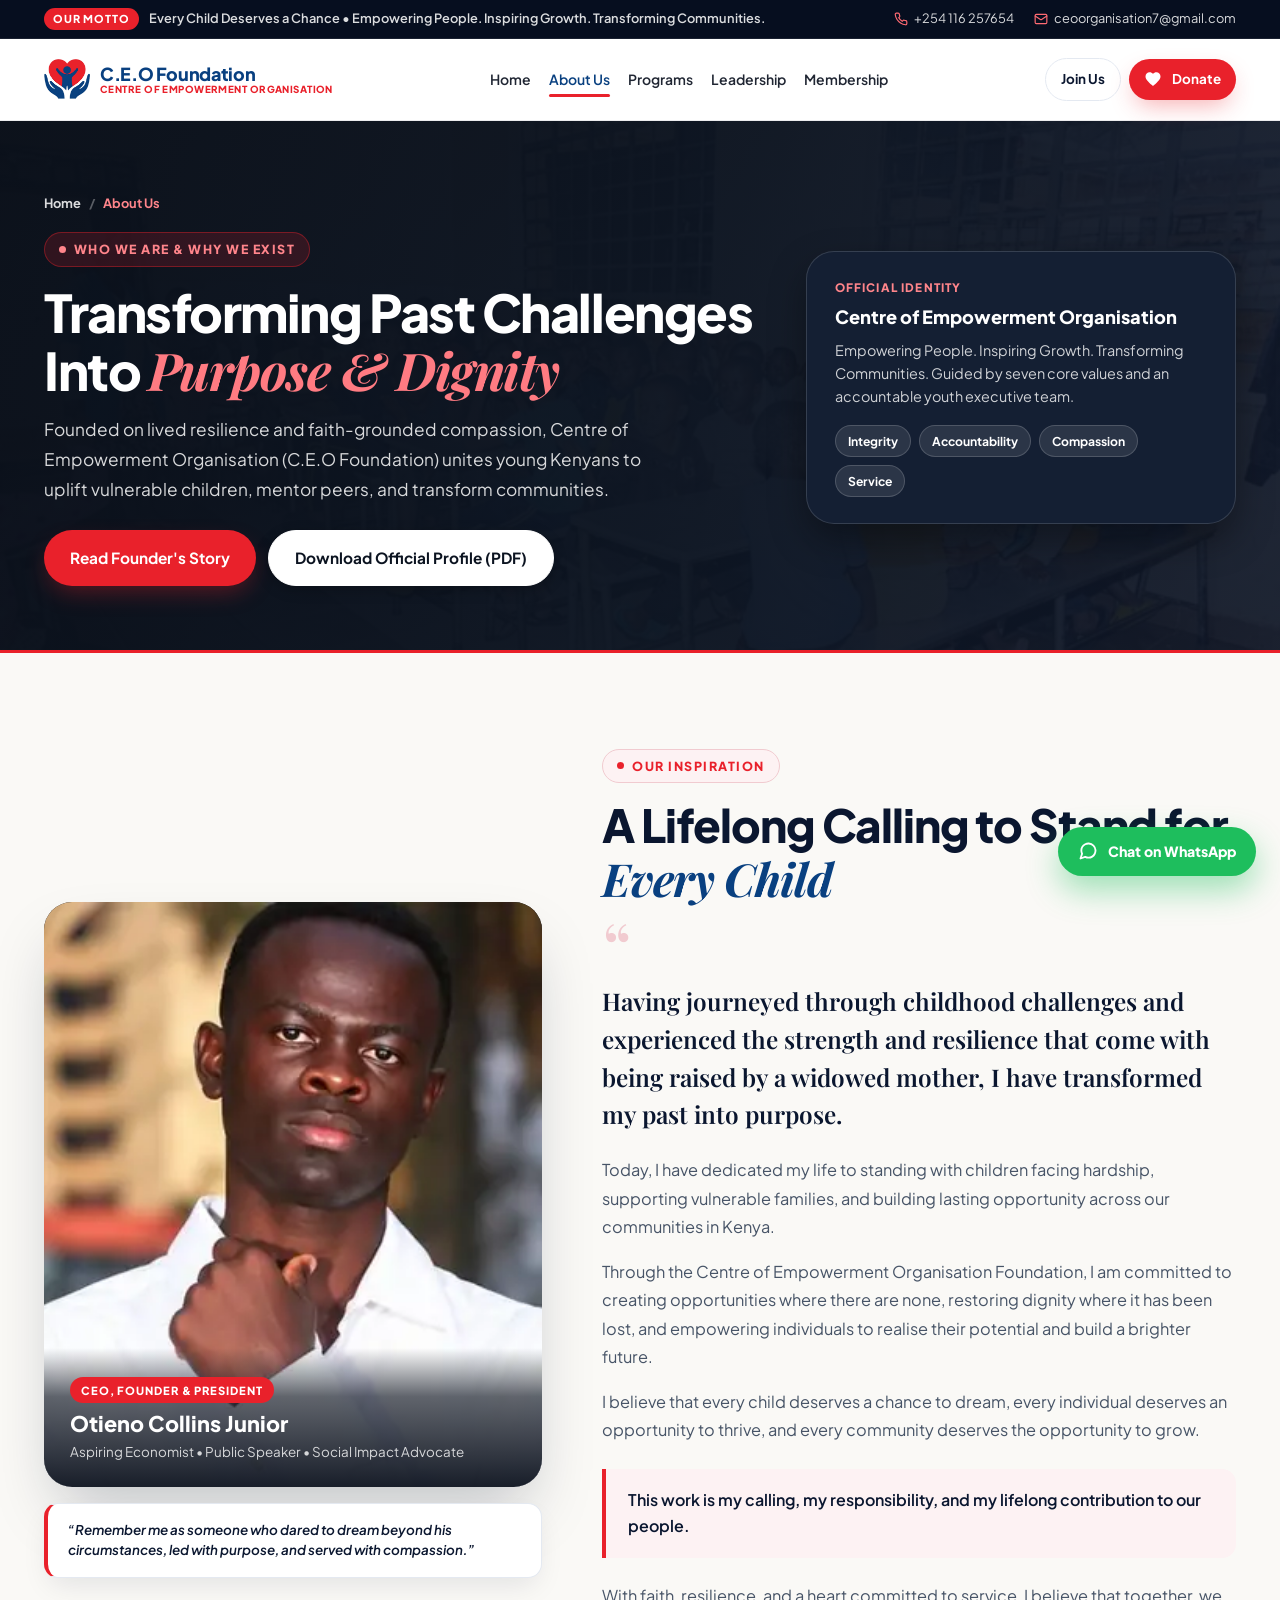
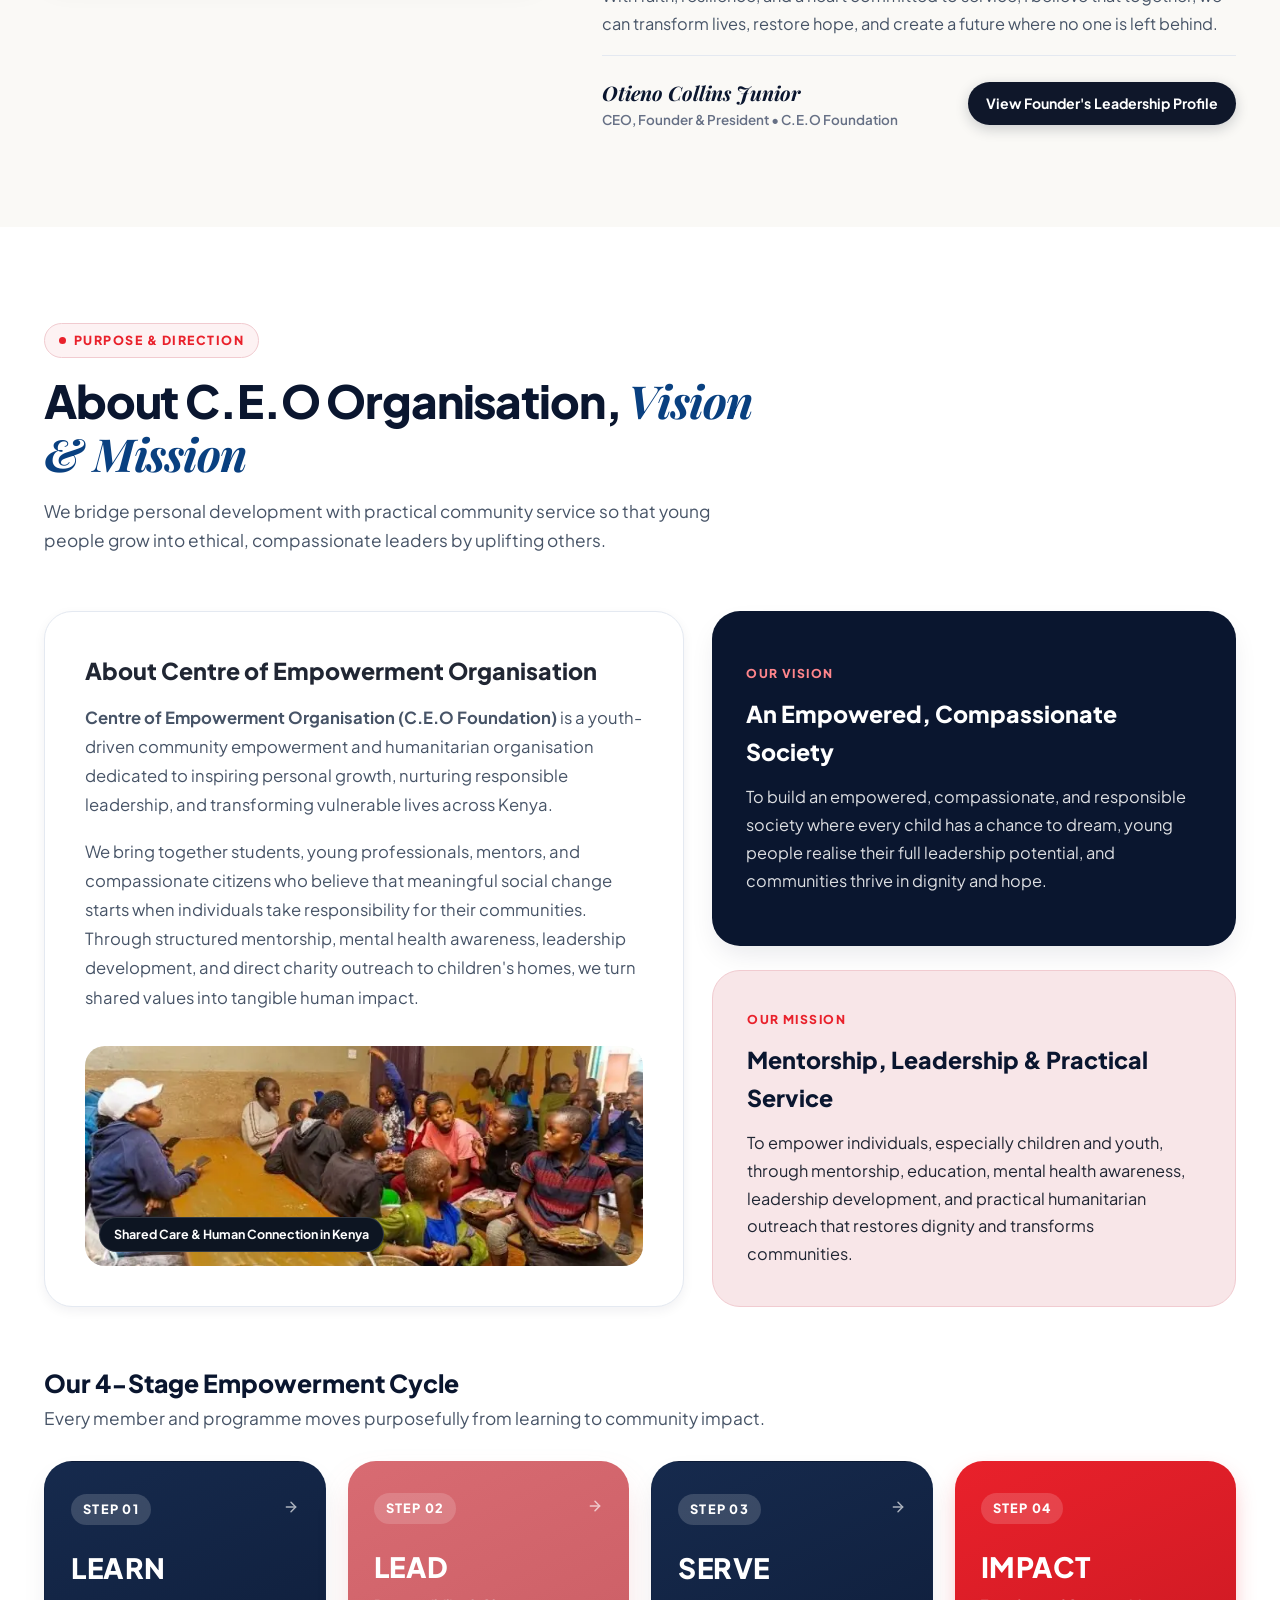
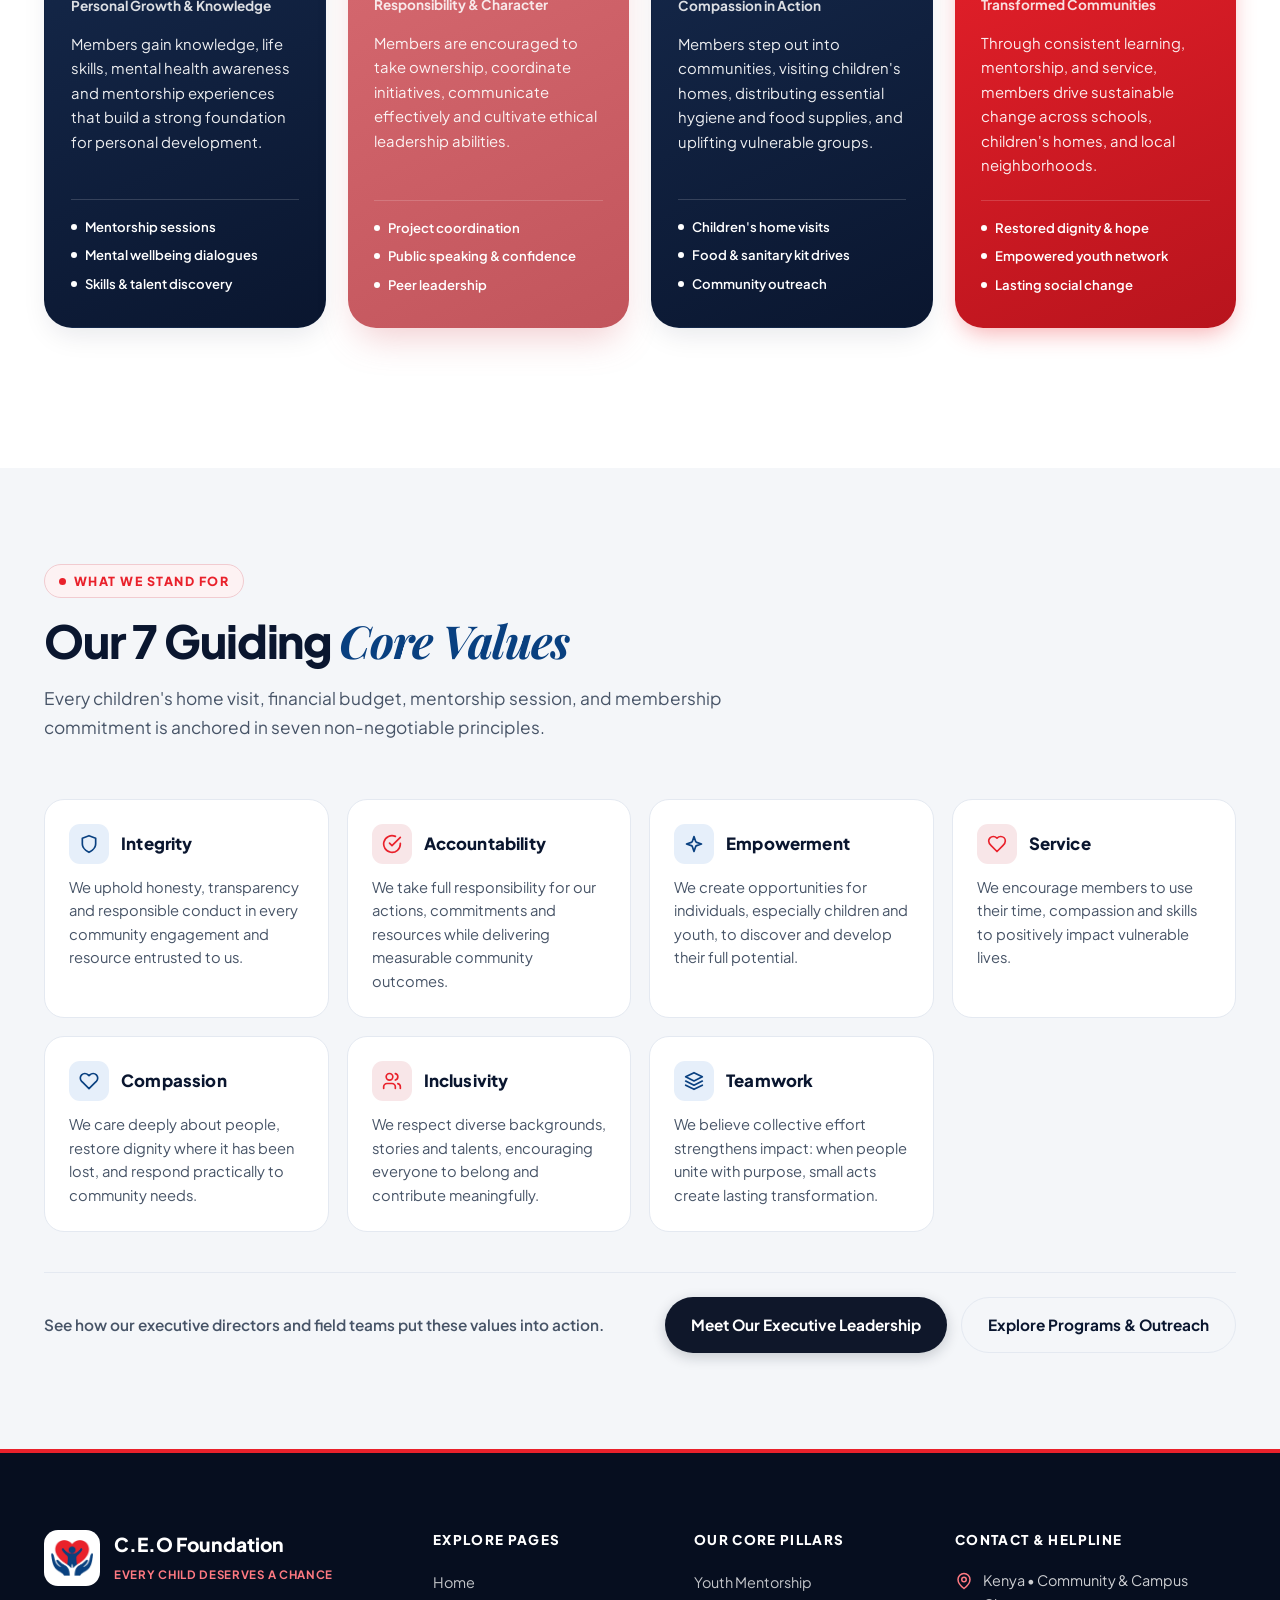
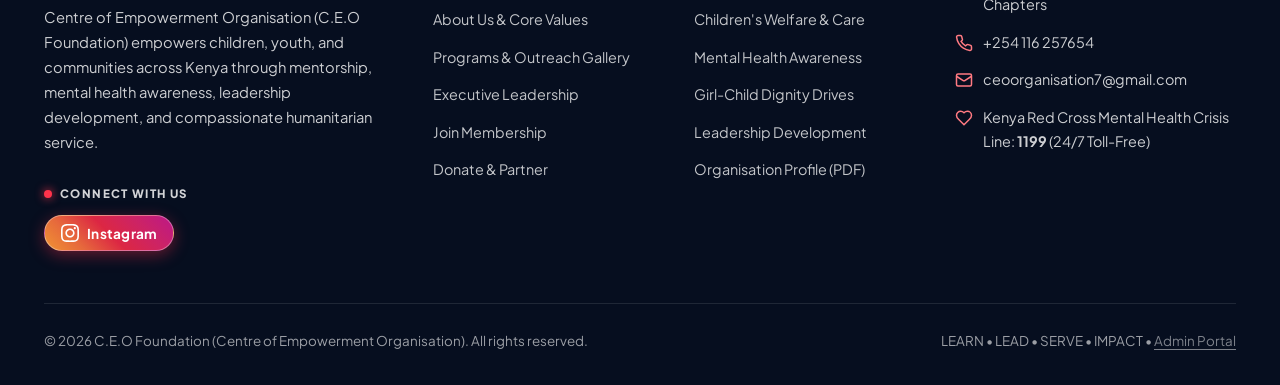
==== commit d569b77e: "Eliminate AI slop, ambient blue fog, and optimize mobile cards, buttons and admin lock" ====
--- a/about.html
+++ b/about.html
@@ -9,7 +9,7 @@
   <link rel="preconnect" href="https://fonts.googleapis.com" />
   <link rel="preconnect" href="https://fonts.gstatic.com" crossorigin />
   <link href="https://fonts.googleapis.com/css2?family=Playfair+Display:ital,wght@0,600;0,700;1,600;1,700&family=Plus+Jakarta+Sans:wght@400;500;600;700;800&display=swap" rel="stylesheet" />
-  <link rel="stylesheet" href="css/styles.css?v=1.2" />
+  <link rel="stylesheet" href="css/styles.css?v=1.3" />
 </head>
 <body>
   <a href="#main-content" class="skip-link">Skip to main content</a>
@@ -176,7 +176,7 @@
             </p>
             <div class="inspiration-story__body">
               <p>
-                Today, I have taken up the mantle to stand for children facing difficult circumstances, uplift the needy, and become a beacon of hope in our great nation.
+                Today, I have dedicated my life to standing with children facing hardship, supporting vulnerable families, and building lasting opportunity across our communities in Kenya.
               </p>
               <p>
                 Through the Centre of Empowerment Organisation Foundation, I am committed to creating opportunities where there are none, restoring dignity where it has been lost, and empowering individuals to realise their potential and build a brighter future.
@@ -185,7 +185,7 @@
                 I believe that every child deserves a chance to dream, every individual deserves an opportunity to thrive, and every community deserves the opportunity to grow.
               </p>
               <div class="inspiration-story__highlight">
-                This is more than an organisation. It is my mission, my calling, and my lifelong contribution to humanity.
+                This work is my calling, my responsibility, and my lifelong contribution to our people.
               </div>
               <p>
                 With faith, resilience, and a heart committed to service, I believe that together, we can transform lives, restore hope, and create a future where no one is left behind.
@@ -371,7 +371,7 @@
 
   <div class="toast" id="toast" role="status" aria-live="polite"></div>
 
-  <script src="js/data.js?v=1.2"></script>
-  <script src="js/app.js?v=1.2"></script>
+  <script src="js/data.js?v=1.3"></script>
+  <script src="js/app.js?v=1.3"></script>
 </body>
 </html>
--- a/css/styles.css
+++ b/css/styles.css
@@ -289,29 +289,32 @@
 }
 
 .btn--navy {
-  background: var(--navy-900);
-  color: #ffffff;
-  box-shadow: var(--shadow-sm);
+  background: #0f172a;
+  color: #ffffff;
+  box-shadow: 0 4px 14px rgba(15, 23, 42, 0.2);
 }
 
 .btn--navy:hover {
-  background: var(--royal-700);
+  background: var(--red-600);
+  color: #ffffff;
   transform: translateY(-2px);
-  box-shadow: var(--shadow-md);
+  box-shadow: 0 8px 24px rgba(233, 33, 43, 0.4);
 }
 
 .btn--outline-white {
-  background: rgba(255, 255, 255, 0.1);
-  color: #ffffff;
-  border: 1.5px solid rgba(255, 255, 255, 0.35);
-  backdrop-filter: blur(8px);
+  background: #ffffff;
+  color: #0b1320;
+  border: 1.5px solid #ffffff;
+  box-shadow: 0 4px 14px rgba(0, 0, 0, 0.22);
+  font-weight: 700;
 }
 
 .btn--outline-white:hover {
-  background: #ffffff;
-  color: var(--navy-900);
-  border-color: #ffffff;
+  background: #f1f5f9;
+  color: var(--red-600);
+  border-color: #f1f5f9;
   transform: translateY(-2px);
+  box-shadow: 0 8px 22px rgba(0, 0, 0, 0.28);
 }
 
 .btn--outline {
@@ -553,8 +556,7 @@
 .mobile-drawer__backdrop {
   position: absolute;
   inset: 0;
-  background: rgba(6, 14, 31, 0.6);
-  backdrop-filter: blur(4px);
+  background: rgba(10, 16, 26, 0.75);
   opacity: 0;
   transition: opacity 0.3s ease;
 }
@@ -656,17 +658,17 @@
   inset: 0;
   background: linear-gradient(
     102deg,
-    rgba(6, 14, 31, 0.94) 0%,
-    rgba(10, 22, 47, 0.86) 46%,
-    rgba(10, 22, 47, 0.54) 78%,
-    rgba(10, 22, 47, 0.42) 100%
+    rgba(12, 18, 30, 0.92) 0%,
+    rgba(15, 23, 42, 0.80) 48%,
+    rgba(15, 23, 42, 0.50) 80%,
+    rgba(15, 23, 42, 0.35) 100%
   );
 }
 
 .hero__overlay-bottom {
   position: absolute;
   inset: 0;
-  background: linear-gradient(to top, rgba(6, 14, 31, 0.95) 0%, transparent 38%);
+  background: linear-gradient(to top, rgba(12, 18, 30, 0.94) 0%, transparent 35%);
 }
 
 .hero__content {
@@ -738,12 +740,13 @@
 }
 
 .hero__pill {
-  font-size: 0.78rem;
-  font-weight: 700;
-  color: rgba(255, 255, 255, 0.9);
-  background: rgba(9, 64, 128, 0.55);
-  border: 1px solid rgba(255, 255, 255, 0.18);
-  padding: 5px 13px;
+  font-size: 0.8rem;
+  font-weight: 800;
+  letter-spacing: 0.04em;
+  color: #ffffff;
+  background: rgba(255, 255, 255, 0.12);
+  border: 1px solid rgba(255, 255, 255, 0.28);
+  padding: 6px 14px;
   border-radius: var(--radius-full);
 }
 
@@ -755,13 +758,11 @@
 
 /* Floating Hero Spotlight Card */
 .hero__card {
-  background: rgba(10, 22, 47, 0.76);
+  background: #111a2c;
   border: 1px solid rgba(255, 255, 255, 0.16);
-  backdrop-filter: blur(16px);
-  -webkit-backdrop-filter: blur(16px);
   border-radius: var(--radius-xl);
-  padding: 30px;
-  box-shadow: var(--shadow-xl);
+  padding: 28px;
+  box-shadow: 0 20px 48px -10px rgba(0, 0, 0, 0.5);
   max-width: 410px;
   justify-self: end;
 }
@@ -837,8 +838,7 @@
   position: relative;
   z-index: 2;
   border-top: 1px solid rgba(255, 255, 255, 0.12);
-  background: rgba(6, 14, 31, 0.78);
-  backdrop-filter: blur(12px);
+  background: #0d1522;
   padding: 26px 0;
 }
 
@@ -903,7 +903,7 @@
   position: relative;
   border-radius: var(--radius-xl);
   overflow: hidden;
-  background: linear-gradient(160deg, var(--navy-900), var(--royal-700));
+  background: #0d1522;
   box-shadow: var(--shadow-xl);
   aspect-ratio: 4 / 4.7;
 }
@@ -919,7 +919,7 @@
   position: absolute;
   inset: auto 0 0 0;
   padding: 28px 26px 24px;
-  background: linear-gradient(to top, rgba(6, 14, 31, 0.95) 0%, rgba(6, 14, 31, 0.65) 65%, transparent 100%);
+  background: linear-gradient(to top, rgba(12, 18, 30, 0.95) 0%, rgba(12, 18, 30, 0.65) 65%, transparent 100%);
   color: #ffffff;
 }
 
@@ -1079,13 +1079,13 @@
   position: absolute;
   bottom: 14px;
   left: 14px;
-  background: rgba(10, 22, 47, 0.85);
+  background: #0d1522;
   color: #ffffff;
   font-size: 0.78rem;
   font-weight: 700;
   padding: 6px 14px;
   border-radius: var(--radius-full);
-  backdrop-filter: blur(8px);
+  border: 1px solid rgba(255, 255, 255, 0.15);
 }
 
 .vm-stack {
@@ -1457,7 +1457,7 @@
   position: absolute;
   top: 14px;
   left: 14px;
-  background: rgba(10, 22, 47, 0.84);
+  background: #0d1522;
   color: #ffffff;
   font-size: 0.72rem;
   font-weight: 800;
@@ -1465,7 +1465,7 @@
   text-transform: uppercase;
   padding: 5px 12px;
   border-radius: var(--radius-full);
-  backdrop-filter: blur(8px);
+  border: 1px solid rgba(255, 255, 255, 0.15);
 }
 
 .program-card__body {
@@ -1517,7 +1517,9 @@
 /* Mental Health Safe Space Callout */
 .wellbeing-callout {
   margin-top: 48px;
-  background: linear-gradient(125deg, var(--royal-700) 0%, var(--navy-900) 100%);
+  background: #0d1522;
+  border: 1px solid rgba(255, 255, 255, 0.12);
+  border-left: 4px solid var(--red-600);
   border-radius: var(--radius-xl);
   padding: 36px 40px;
   color: #ffffff;
@@ -1629,7 +1631,7 @@
 .gallery-item__overlay {
   position: absolute;
   inset: 0;
-  background: linear-gradient(to top, rgba(6, 14, 31, 0.92) 0%, rgba(6, 14, 31, 0.35) 50%, transparent 100%);
+  background: linear-gradient(to top, rgba(12, 18, 30, 0.94) 0%, rgba(12, 18, 30, 0.35) 50%, transparent 100%);
   padding: 22px;
   display: flex;
   flex-direction: column;
@@ -1754,13 +1756,13 @@
 .leader-card:hover {
   transform: translateY(-6px);
   box-shadow: var(--shadow-lg);
-  border-color: rgba(9, 64, 128, 0.3);
+  border-color: var(--red-600);
 }
 
 .leader-card__portrait {
   position: relative;
   height: 290px;
-  background: linear-gradient(150deg, var(--navy-900) 0%, var(--royal-700) 100%);
+  background: #0d1522;
   overflow: hidden;
 }
 
@@ -1783,7 +1785,7 @@
   flex-direction: column;
   align-items: center;
   justify-content: center;
-  background: radial-gradient(circle at 30% 20%, var(--royal-600), var(--navy-900) 75%);
+  background: #111a2c;
   color: #ffffff;
   position: relative;
 }
@@ -2557,8 +2559,7 @@
 .modal__backdrop {
   position: absolute;
   inset: 0;
-  background: rgba(6, 14, 31, 0.78);
-  backdrop-filter: blur(8px);
+  background: rgba(10, 16, 26, 0.82);
 }
 
 .leader-modal__dialog {
@@ -3200,11 +3201,11 @@
 /* Unified Inner-Page Hero Header (Shared across About, Programs, Leadership, Membership, Donate) */
 .page-hero {
   position: relative;
-  background: linear-gradient(135deg, var(--navy-950) 0%, var(--navy-900) 58%, var(--royal-700) 100%);
-  color: #ffffff;
-  padding: 72px 0 68px;
+  background: #0d1522;
+  color: #ffffff;
+  padding: 68px 0 64px;
   overflow: hidden;
-  border-bottom: 1px solid rgba(255, 255, 255, 0.08);
+  border-bottom: 3px solid var(--red-600);
 }
 
 .page-hero__bg {
@@ -3228,9 +3229,9 @@
   inset: 0;
   background: linear-gradient(
     105deg,
-    rgba(6, 14, 31, 0.95) 0%,
-    rgba(10, 22, 47, 0.88) 54%,
-    rgba(9, 64, 128, 0.72) 100%
+    rgba(10, 16, 26, 0.94) 0%,
+    rgba(13, 21, 34, 0.86) 54%,
+    rgba(15, 23, 42, 0.60) 100%
   );
 }
 
@@ -3309,13 +3310,11 @@
 }
 
 .page-hero__aside {
-  background: rgba(10, 22, 47, 0.72);
-  border: 1px solid rgba(255, 255, 255, 0.16);
-  backdrop-filter: blur(12px);
-  -webkit-backdrop-filter: blur(12px);
+  background: #141f33;
+  border: 1px solid rgba(255, 255, 255, 0.14);
   border-radius: var(--radius-xl);
   padding: 26px 28px;
-  box-shadow: var(--shadow-lg);
+  box-shadow: 0 16px 36px rgba(0, 0, 0, 0.35);
 }
 
 .page-hero__aside-label {
@@ -3503,13 +3502,13 @@
 }
 
 .sc-approach-card--coral {
-  background: linear-gradient(155deg, rgba(216, 107, 114, 0.24) 0%, rgba(15, 29, 58, 0.92) 100%);
-  border-color: rgba(241, 203, 208, 0.3);
+  background: #151e2f;
+  border-color: rgba(216, 107, 114, 0.35);
 }
 
 .sc-approach-card--red {
-  background: linear-gradient(155deg, rgba(233, 33, 43, 0.26) 0%, rgba(15, 29, 58, 0.94) 100%);
-  border-color: rgba(233, 33, 43, 0.42);
+  background: #181f2f;
+  border-color: rgba(233, 33, 43, 0.45);
 }
 
 .sc-approach-card__meta {
@@ -3618,7 +3617,7 @@
   position: absolute;
   inset: auto 0 0 0;
   padding: 24px 22px 16px;
-  background: linear-gradient(to top, rgba(6, 14, 31, 0.82) 0%, rgba(6, 14, 31, 0.3) 60%, transparent 100%);
+  background: linear-gradient(to top, rgba(12, 18, 30, 0.9) 0%, rgba(12, 18, 30, 0.3) 60%, transparent 100%);
   color: #ffffff;
 }
 
@@ -3673,7 +3672,8 @@
 }
 
 .dual-cta-card--navy {
-  background: linear-gradient(145deg, var(--navy-950) 0%, var(--royal-700) 100%);
+  background: #0d1522;
+  border: 1px solid rgba(255, 255, 255, 0.12);
   color: #ffffff;
 }
 
@@ -3981,10 +3981,9 @@
   .sc-approach__caption {
     inset: 12px auto auto 12px;
     padding: 5px 12px;
-    background: rgba(6, 14, 31, 0.78);
-    backdrop-filter: blur(8px);
+    background: #0d1522;
     border-radius: var(--radius-full);
-    border: 1px solid rgba(255, 255, 255, 0.2);
+    border: 1px solid rgba(255, 255, 255, 0.25);
     box-shadow: 0 4px 12px rgba(0, 0, 0, 0.35);
   }
   .sc-approach__caption-tag {
@@ -4197,3 +4196,226 @@
 .footer__social-btn--youtube:hover {
   box-shadow: 0 8px 24px rgba(255, 0, 0, 0.7);
 }
+
+
+
+/* ==========================================================================
+   Comprehensive Mobile Perfection (Cards, Buttons, Typography, Spacing)
+   Client-Directed: Padded, Marginized, Finger-Friendly Touch Targets
+   ========================================================================== */
+@media (max-width: 768px) {
+  .container {
+    padding: 0 20px !important;
+  }
+
+  .section {
+    padding: 56px 0 !important;
+  }
+
+  /* Typography on Mobile */
+  .hero__title {
+    font-size: clamp(1.85rem, 7vw, 2.35rem) !important;
+    line-height: 1.2 !important;
+  }
+
+  .page-hero__title {
+    font-size: clamp(1.75rem, 6.2vw, 2.2rem) !important;
+    line-height: 1.22 !important;
+  }
+
+  .section-title {
+    font-size: clamp(1.48rem, 5.2vw, 1.95rem) !important;
+    line-height: 1.24 !important;
+    margin-bottom: 12px !important;
+  }
+
+  .section-subtitle,
+  .section-desc {
+    font-size: 0.96rem !important;
+    line-height: 1.62 !important;
+    margin-bottom: 26px !important;
+  }
+
+  .hero__desc,
+  .page-hero__desc {
+    font-size: 0.96rem !important;
+    line-height: 1.62 !important;
+    margin-bottom: 24px !important;
+  }
+
+  /* Mobile Button Stacking & Thumb-Friendly Ergonomics */
+  .hero__actions,
+  .page-hero__actions,
+  .dual-cta-card__actions,
+  .card-actions,
+  .modal-actions {
+    display: flex !important;
+    flex-direction: column !important;
+    width: 100% !important;
+    gap: 12px !important;
+  }
+
+  .hero__actions .btn,
+  .page-hero__actions .btn,
+  .dual-cta-card__actions .btn,
+  .card-actions .btn {
+    width: 100% !important;
+    justify-content: center !important;
+    min-height: 50px !important;
+    font-size: 0.98rem !important;
+    text-align: center !important;
+    padding: 14px 20px !important;
+  }
+
+  /* Card Marginizing & Paddingizing across All 6 Pages */
+  .leader-card {
+    padding: 24px 20px !important;
+    margin-bottom: 22px !important;
+    border-radius: 20px !important;
+    box-shadow: 0 4px 18px rgba(0, 0, 0, 0.07) !important;
+  }
+
+  .leader-card__photo-wrap {
+    margin-bottom: 18px !important;
+    border-radius: 14px !important;
+  }
+
+  .leader-card__name {
+    font-size: 1.28rem !important;
+    margin-bottom: 6px !important;
+  }
+
+  .leader-card__role {
+    font-size: 0.84rem !important;
+    margin-bottom: 14px !important;
+  }
+
+  .leader-card__bio {
+    font-size: 0.94rem !important;
+    line-height: 1.62 !important;
+    margin-bottom: 16px !important;
+  }
+
+  .leader-card .btn {
+    width: 100% !important;
+    min-height: 48px !important;
+  }
+
+  .program-card {
+    padding: 24px 20px !important;
+    margin-bottom: 24px !important;
+    border-radius: 20px !important;
+    box-shadow: 0 4px 18px rgba(0, 0, 0, 0.07) !important;
+  }
+
+  .program-card__img-wrap {
+    border-radius: 14px !important;
+    margin-bottom: 18px !important;
+  }
+
+  .program-card__title {
+    font-size: 1.25rem !important;
+    margin-bottom: 10px !important;
+  }
+
+  .program-card__desc {
+    font-size: 0.94rem !important;
+    line-height: 1.62 !important;
+    margin-bottom: 16px !important;
+  }
+
+  .value-card {
+    padding: 24px 20px !important;
+    margin-bottom: 18px !important;
+    border-radius: 20px !important;
+    box-shadow: 0 4px 16px rgba(0, 0, 0, 0.06) !important;
+  }
+
+  .value-card__icon {
+    width: 48px !important;
+    height: 48px !important;
+    margin-bottom: 16px !important;
+  }
+
+  .value-card__title {
+    font-size: 1.22rem !important;
+    margin-bottom: 10px !important;
+  }
+
+  .value-card__text {
+    font-size: 0.94rem !important;
+    line-height: 1.62 !important;
+  }
+
+  .donate-tier-card {
+    padding: 26px 20px !important;
+    margin-bottom: 20px !important;
+    border-radius: 20px !important;
+  }
+
+  .donate-tier-card .btn {
+    width: 100% !important;
+    min-height: 48px !important;
+  }
+
+  .inkind-card {
+    padding: 22px 18px !important;
+    margin-bottom: 18px !important;
+    border-radius: 18px !important;
+  }
+
+  .form-card,
+  .calculator-card,
+  .channels-card {
+    padding: 26px 20px !important;
+    margin-bottom: 24px !important;
+    border-radius: 22px !important;
+  }
+
+  .dual-cta-card {
+    padding: 30px 22px !important;
+    margin-bottom: 22px !important;
+    border-radius: 22px !important;
+  }
+
+  .dual-cta-card .btn {
+    width: 100% !important;
+    min-height: 48px !important;
+  }
+
+  /* Admin Studio Mobile Navigation & Cards */
+  .admin-tabs {
+    overflow-x: auto !important;
+    white-space: nowrap !important;
+    -webkit-overflow-scrolling: touch !important;
+    scrollbar-width: none !important;
+    padding-bottom: 8px !important;
+    gap: 8px !important;
+  }
+
+  .admin-tabs::-webkit-scrollbar {
+    display: none !important;
+  }
+
+  .admin-tab {
+    flex-shrink: 0 !important;
+    padding: 10px 16px !important;
+    font-size: 0.88rem !important;
+  }
+
+  .admin-item-card {
+    padding: 20px 16px !important;
+    margin-bottom: 18px !important;
+    border-radius: 18px !important;
+  }
+
+  .admin-form-grid {
+    grid-template-columns: 1fr !important;
+  }
+
+  .admin-input,
+  .admin-select {
+    min-height: 48px !important;
+    font-size: 1rem !important;
+  }
+}
